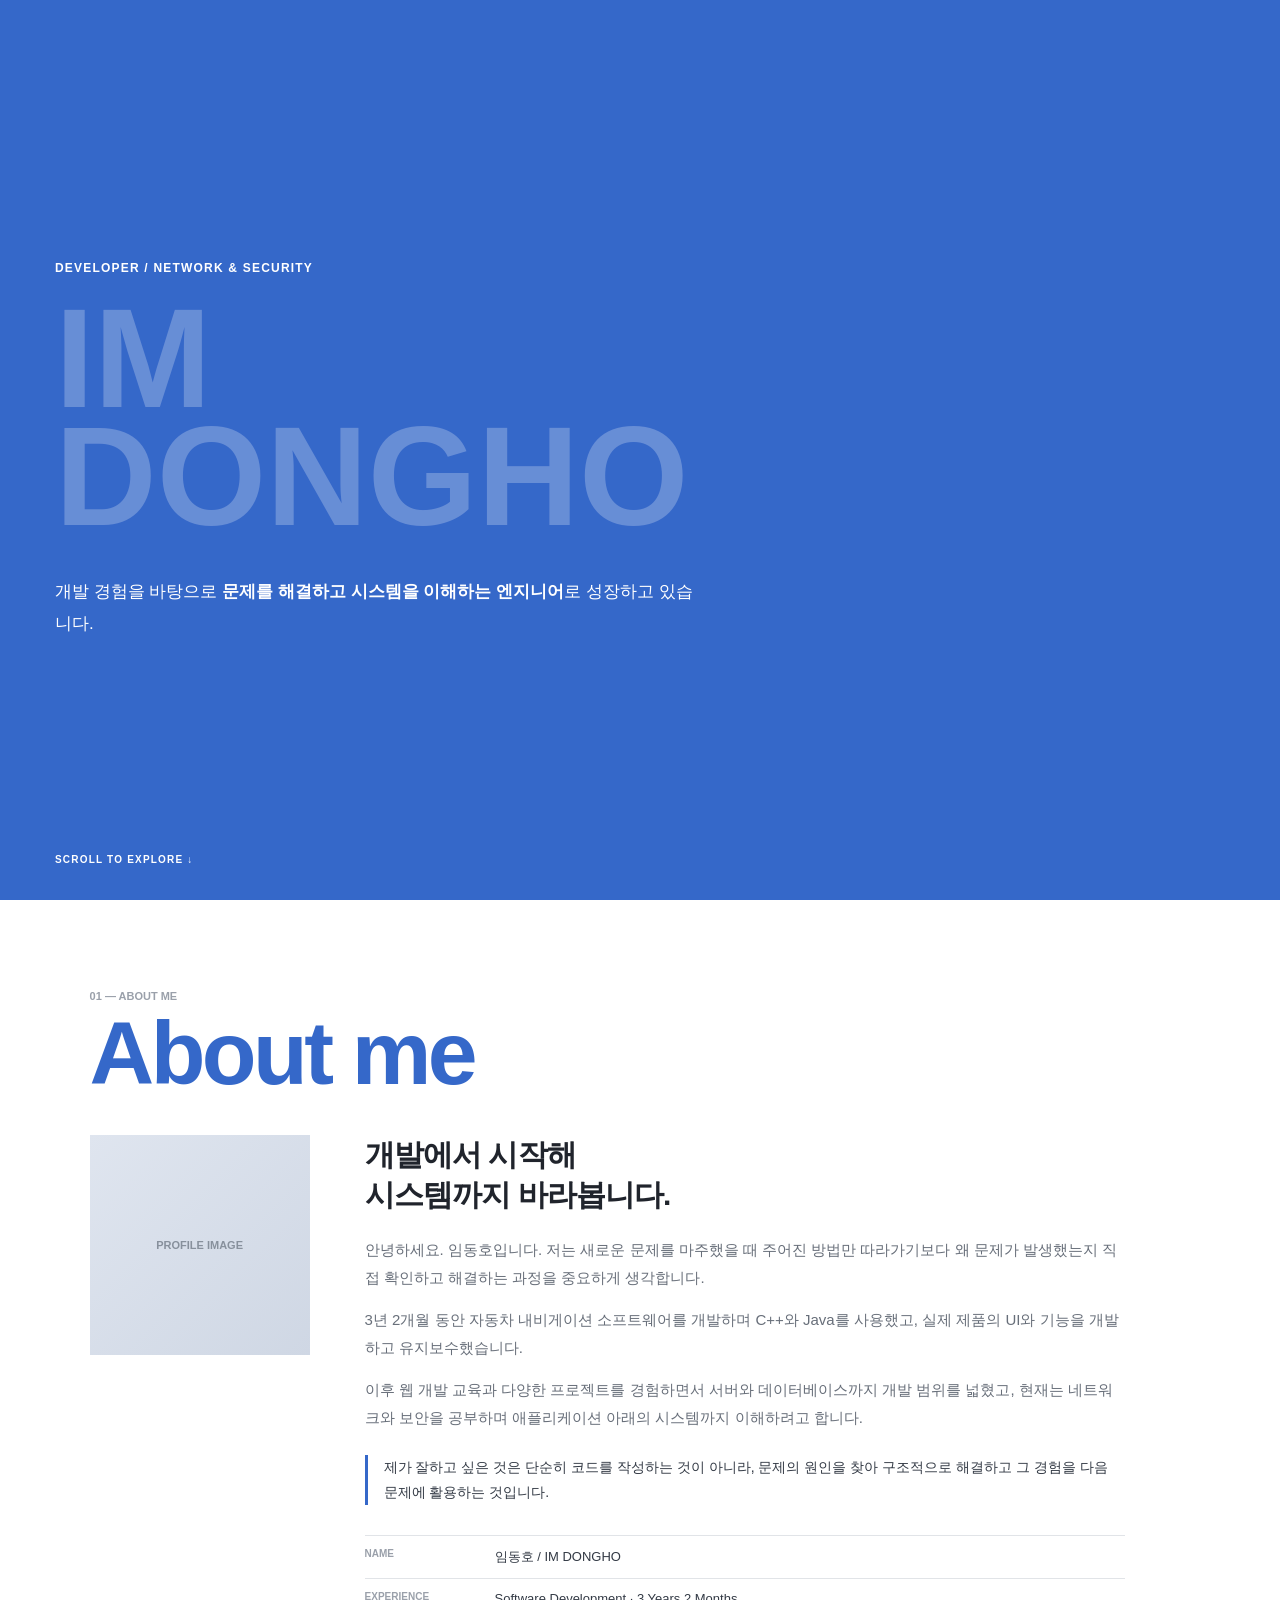
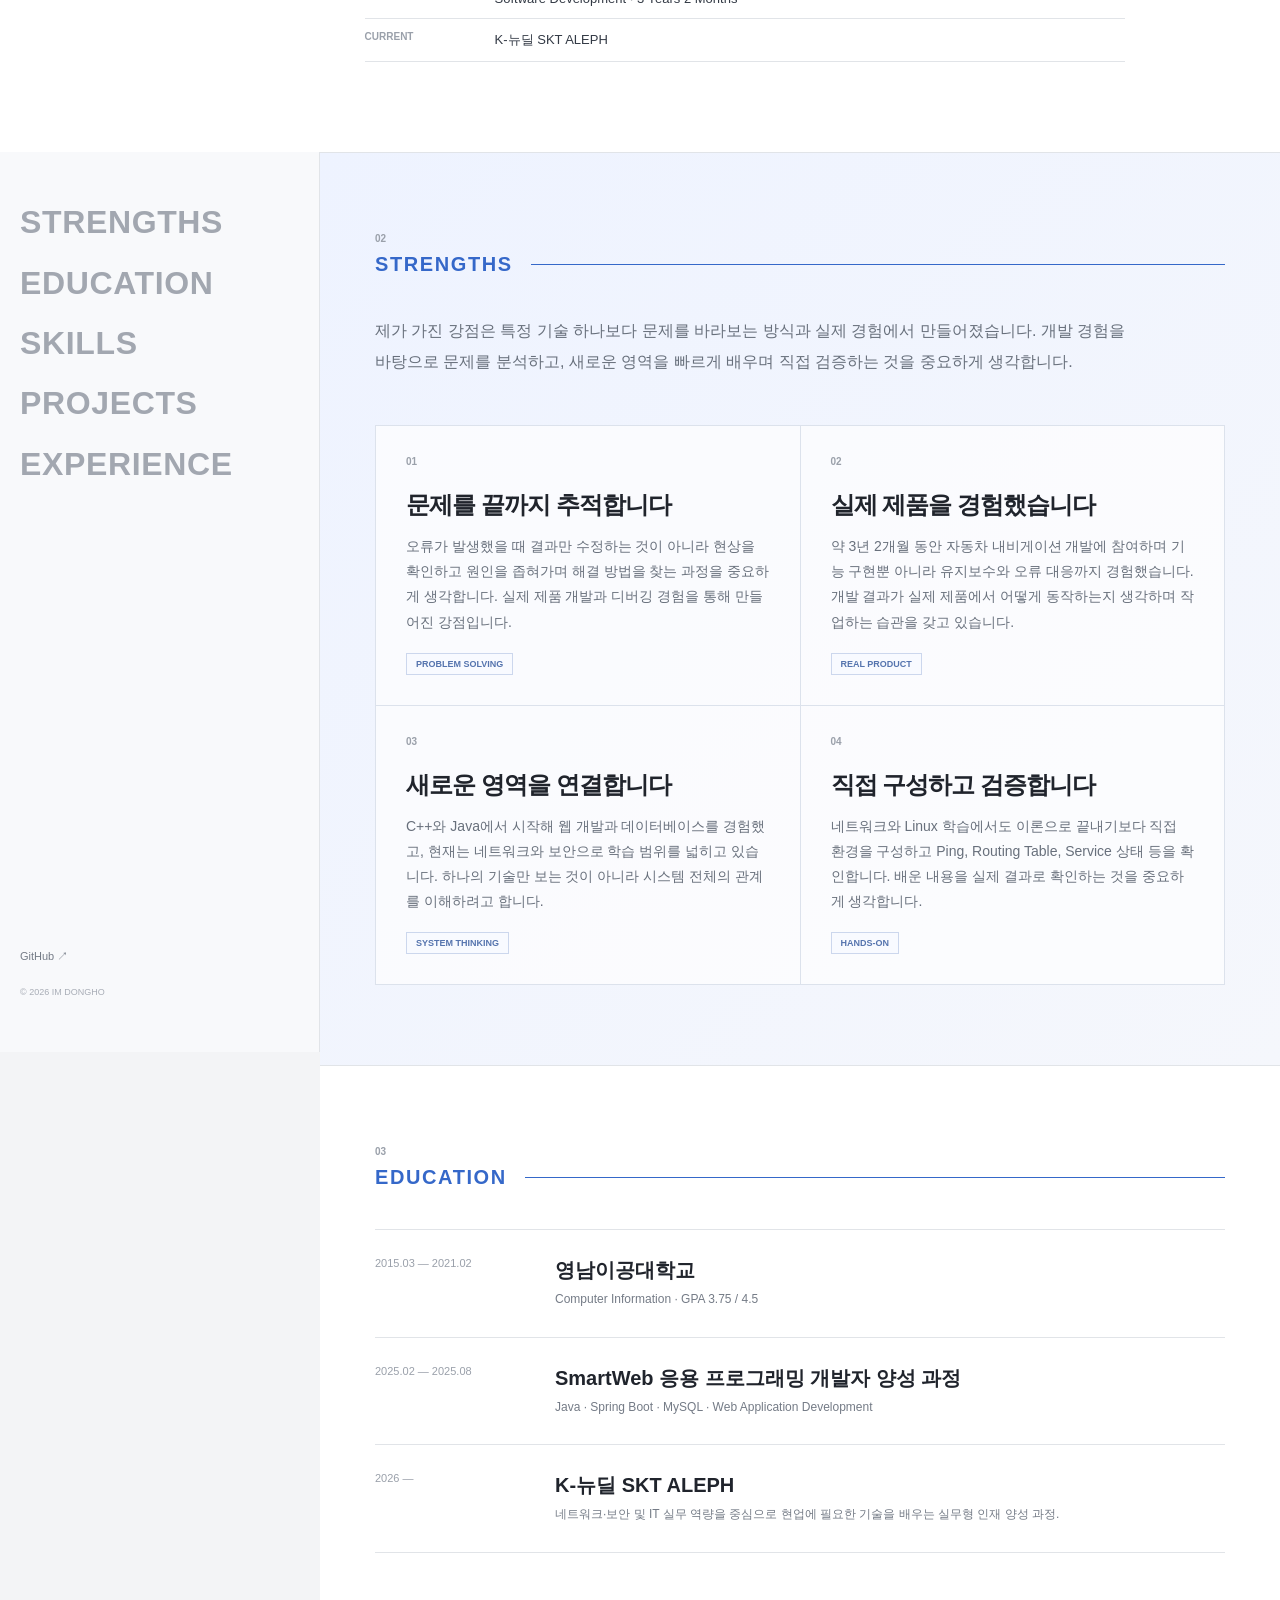
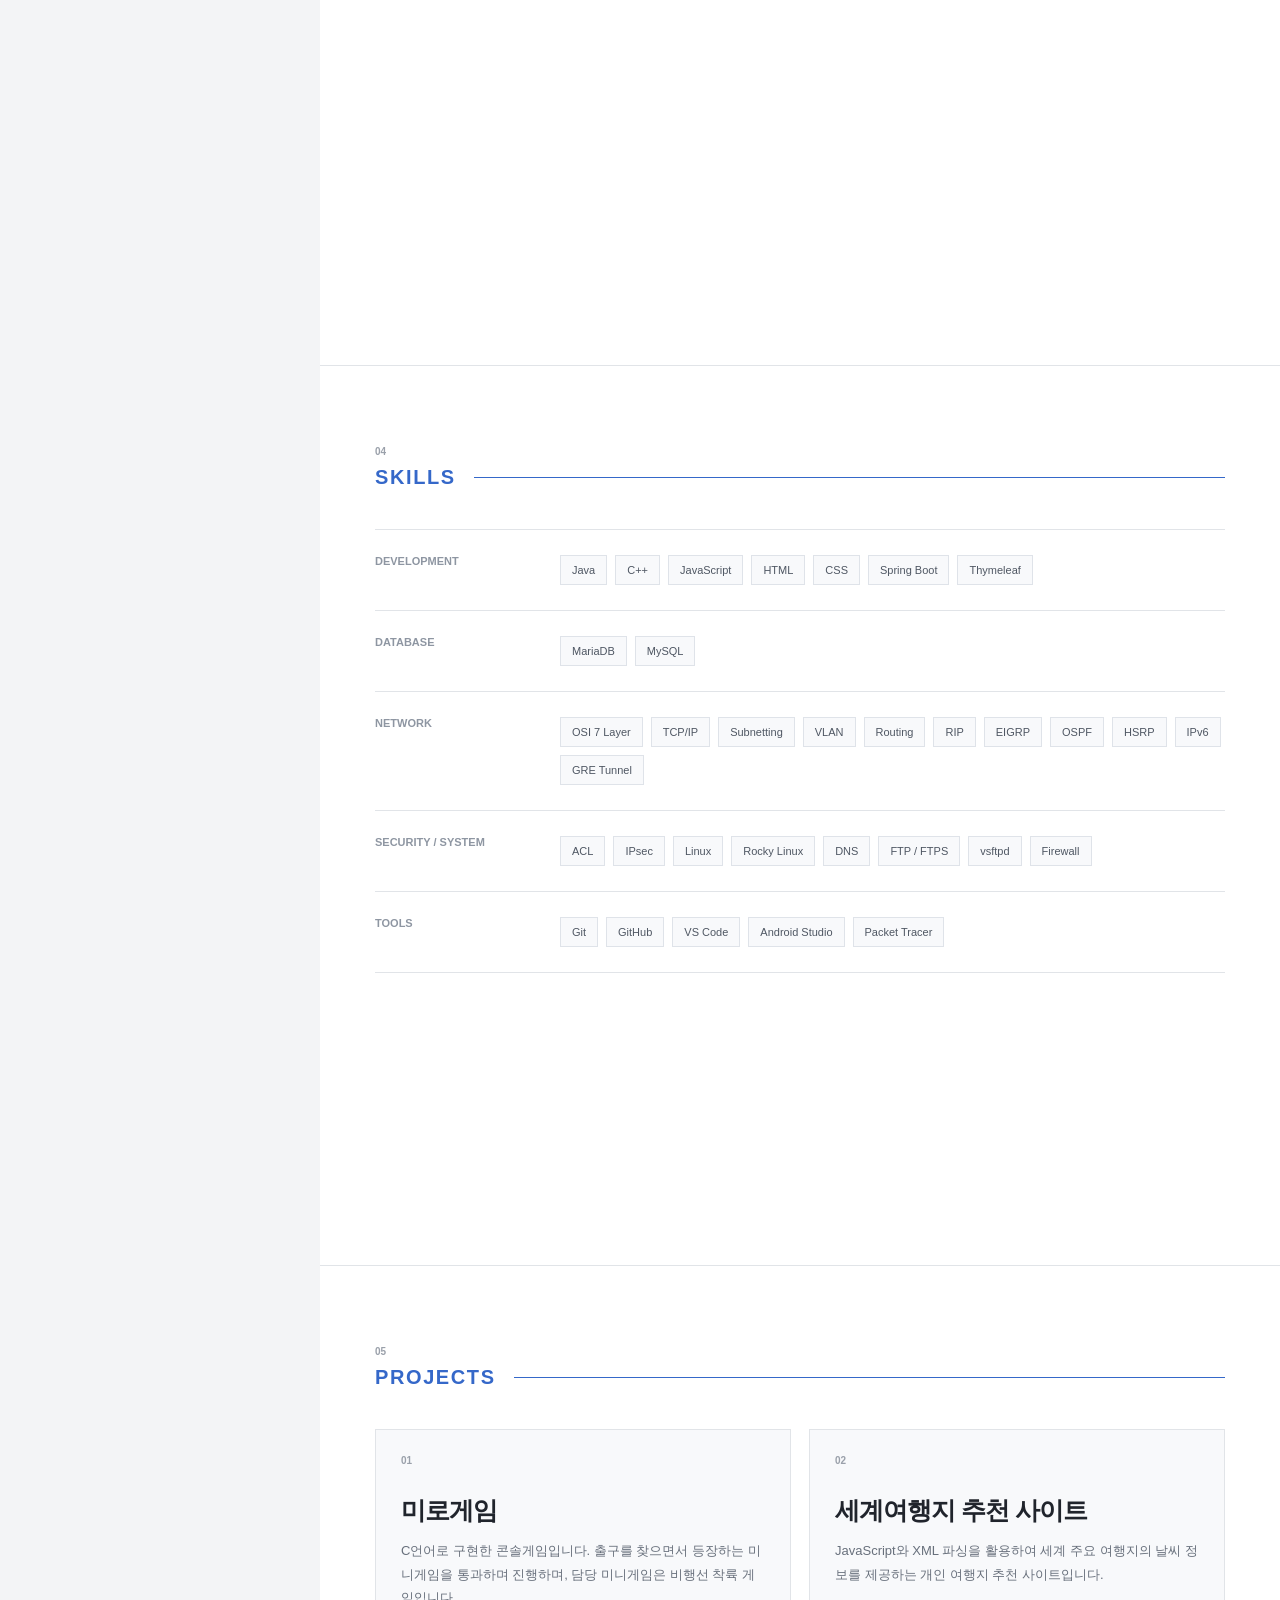
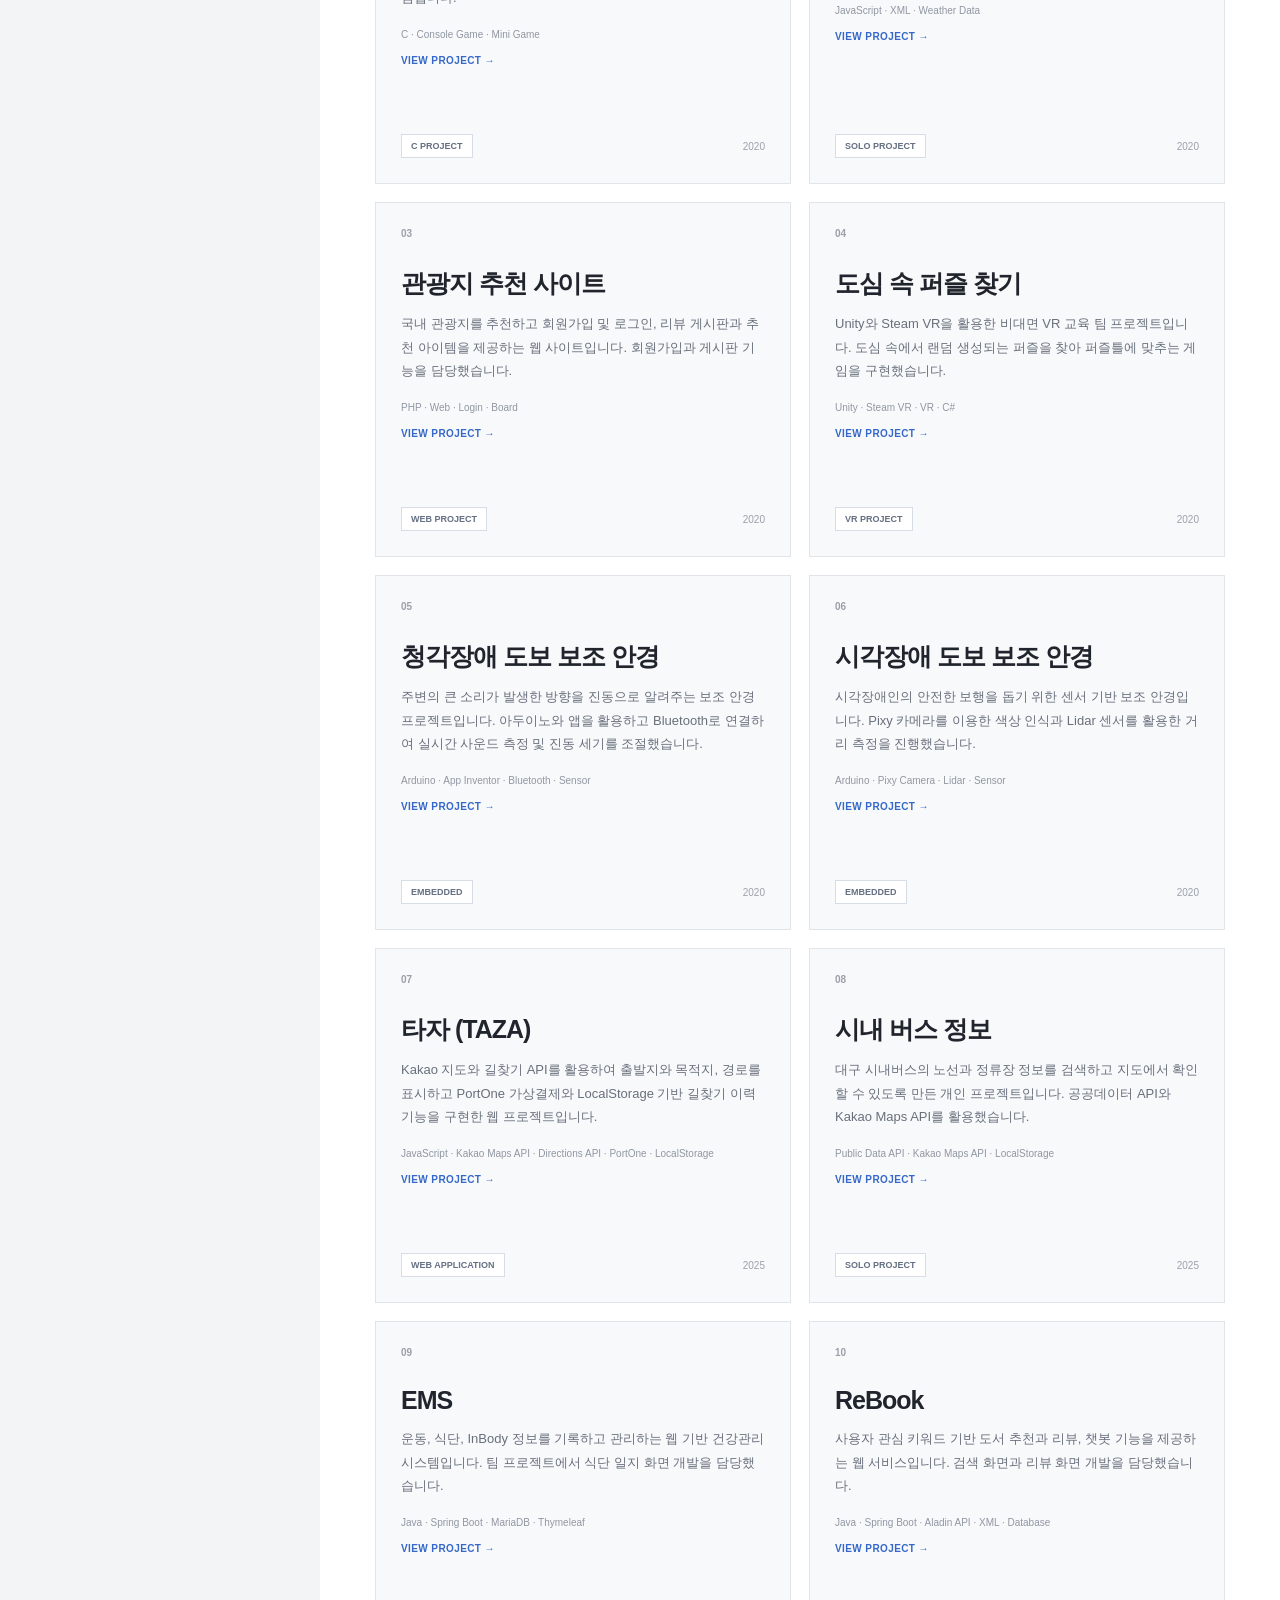
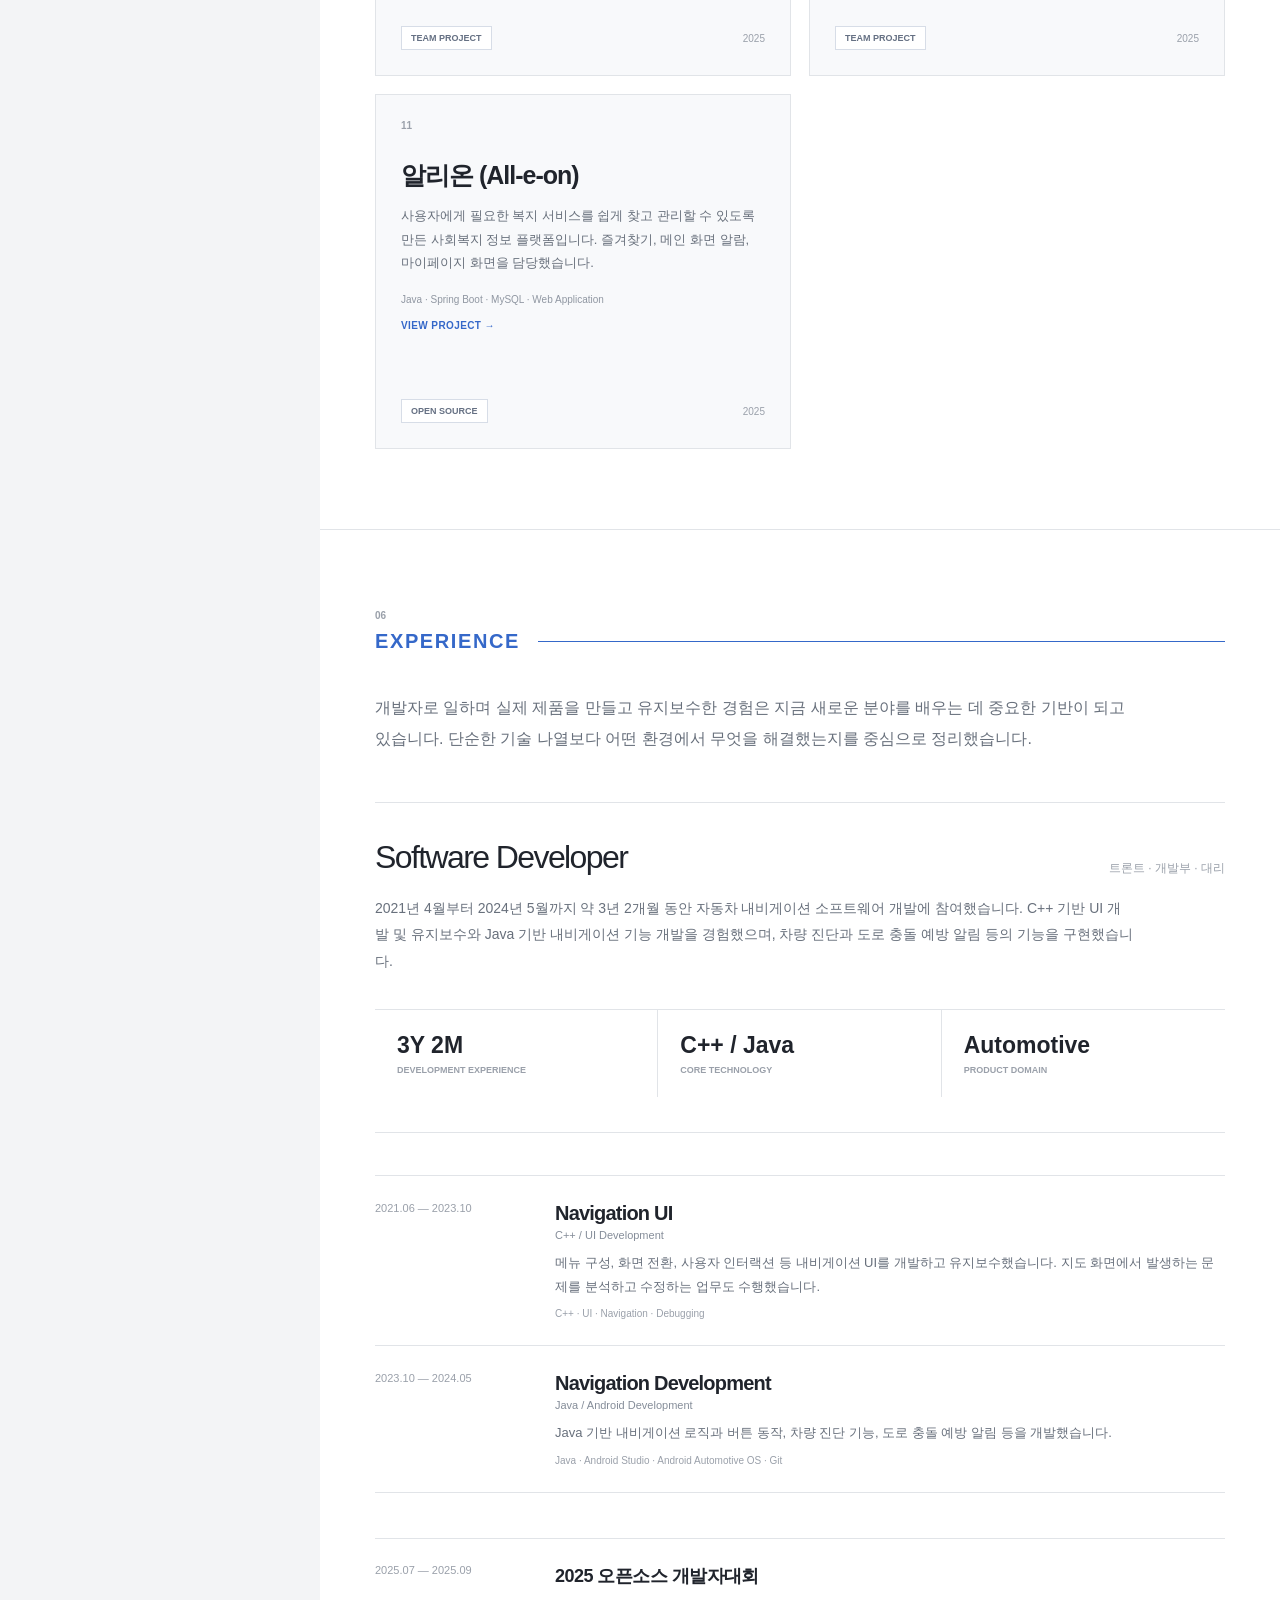
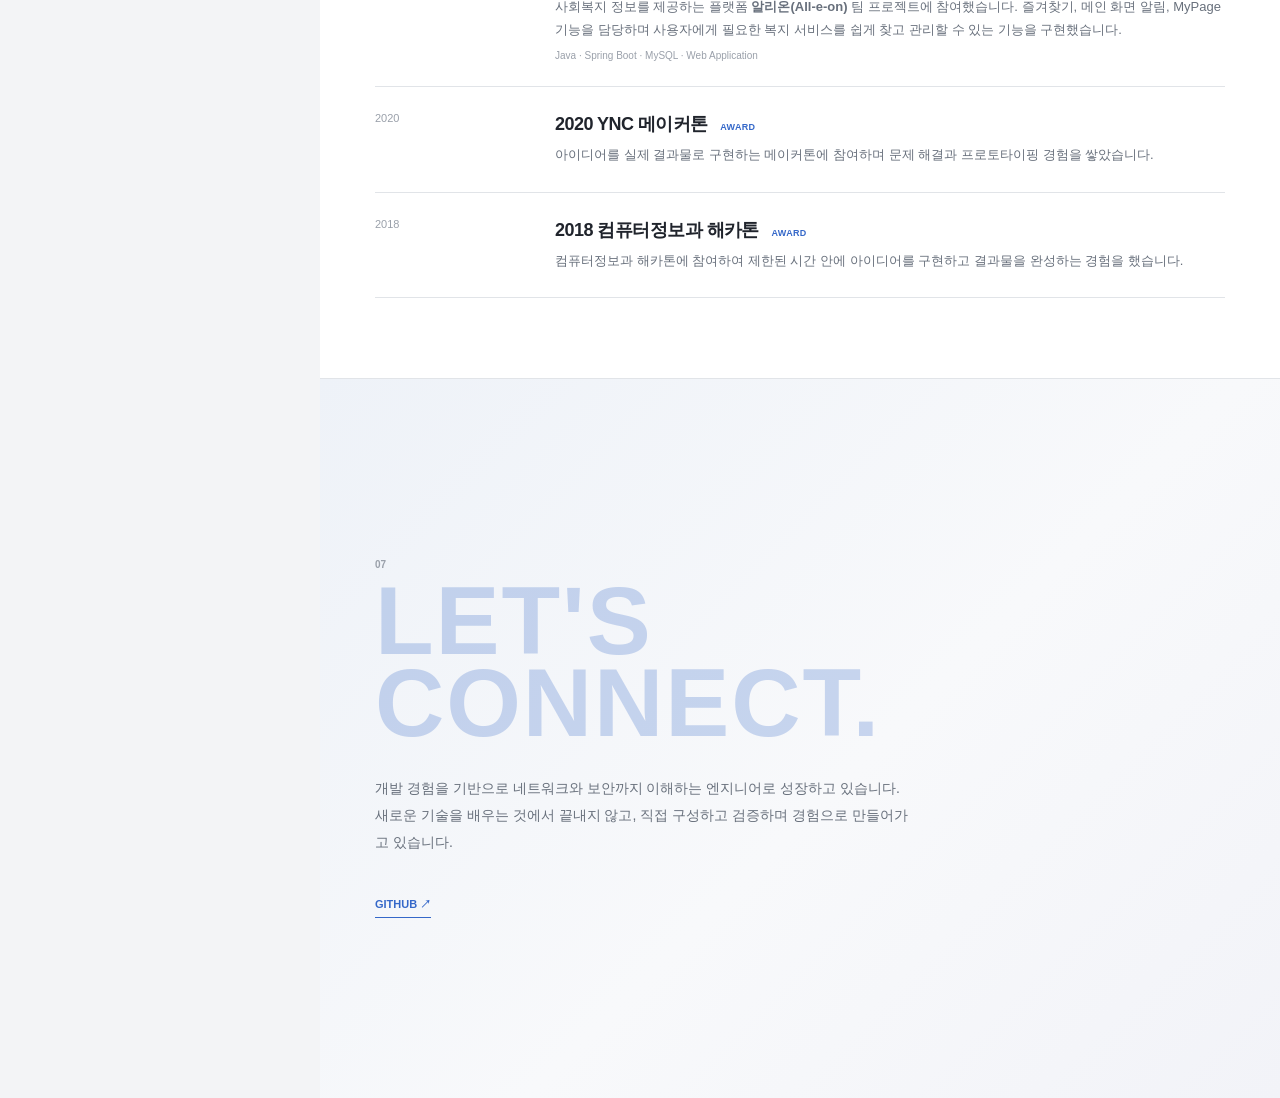
==== works/index.html @ f92beb20 "모달 이미지 스타일 수정" ====
<!DOCTYPE html>
<html lang="ko">
<head>
  <meta charset="UTF-8">
  <meta name="viewport" content="width=device-width, initial-scale=1.0">

  <title>IM DONGHO — Portfolio</title>

  <style>

    /* =====================================================
       RESET
    ===================================================== */

    * {
      box-sizing: border-box;
      margin: 0;
      padding: 0;
    }

    html {
      scroll-behavior: smooth;
    }

    body {
      font-family:
        Arial,
        "Noto Sans KR",
        sans-serif;

      color: var(--ink);
      background: var(--bg);
      font-size: 16px;
    }

    body.modal-open {
      overflow: hidden;
    }

    a {
      color: inherit;
      text-decoration: none;
    }

    button {
      font: inherit;
    }


    /* =====================================================
       COLOR SYSTEM
    ===================================================== */

    :root {
      --bg: #f3f4f6;
      --paper: #ffffff;
      --paper-soft: #f7f8fa;

      --ink: #20242c;
      --muted: #727783;

      --line: #e1e4e8;

      --accent: #3568c9;
      --accent-soft: #eef3ff;

      --warm: #f05a3c;
      --warm-soft: #fff0ec;

      --blue-soft: #eaf1ff;
    }


    /* =====================================================
       COVER
    ===================================================== */

    .cover {
      position: sticky;
      top: 0;

      width: 100%;
      height: 100vh;
      min-height: 700px;

      padding: 55px;

      display: flex;
      flex-direction: column;
      justify-content: center;

      background: var(--accent);

      z-index: 1;
    }

    .cover-label {
      margin-bottom: 25px;

      font-size: 12px;
      letter-spacing: 0.1em;
      font-weight: 600;

      color: #ffffff;
    }

    .cover-title {
      font-size: clamp(80px, 11vw, 165px);
      line-height: 0.84;

      font-weight: 900;
      letter-spacing: normal;

      color: rgba(255, 255, 255, 0.25);
    }

    .cover-description {
      max-width: 640px;
      margin-top: 40px;

      font-size: 17px;
      line-height: 1.85;

      color: #ffffff;
    }

    .cover-description strong {
      color: #ffffff;
    }

    .scroll-indicator {
      position: absolute;
      left: 55px;
      bottom: 35px;

      font-size: 10px;
      letter-spacing: 0.12em;
      font-weight: 600;

      color: #ffffff;

      animation: scrollMove 2s infinite;
    }

    @keyframes scrollMove {
      0% {
        transform: translateY(0);
      }

      50% {
        transform: translateY(6px);
      }

      100% {
        transform: translateY(0);
      }
    }


    /* =====================================================
       PORTFOLIO LAYOUT
    ===================================================== */

    .portfolio-layout {
      position: relative;

      display: grid;
      grid-template-columns: 25% 75%;

      align-items: start;

      background: var(--bg);
      z-index: 2;
    }


    /* =====================================================
       ABOUT ME
    ===================================================== */

    .about-intro {
      grid-column: 1 / -1;

      position: relative;

      width: 100%;
      min-height: 75vh;

      padding: 90px 7%;

      background: var(--paper);

      display: flex;
      flex-direction: column;
      justify-content: center;
    }

    .about-intro-number {
      margin-bottom: 12px;

      font-size: 11px;
      font-weight: 600;

      color: #9aa0aa;
    }

    .about-intro-title {
      margin-bottom: 42px;

      font-size: clamp(58px, 7vw, 108px);
      line-height: 0.88;

      font-weight: 900;
      letter-spacing: -0.04em;

      color: var(--accent);
    }

    .about-intro-grid {
      display: grid;

      grid-template-columns:
        220px
        minmax(300px, 1fr);

      gap: 55px;

      max-width: 1080px;
    }

    .about-intro-image {
      width: 220px;
      height: 220px;

      background:
        linear-gradient(
          135deg,
          #dfe5ef,
          #cfd7e4
        );

      display: flex;
      align-items: center;
      justify-content: center;

      color: #87909c;
      font-size: 11px;
      font-weight: 600;
    }

    .about-intro-text {
      max-width: 760px;
    }

    .about-intro-text h3 {
      margin-bottom: 20px;

      font-size: 30px;
      line-height: 1.35;
      letter-spacing: -0.03em;

      color: var(--ink);
    }

    .about-intro-text p {
      font-size: 15px;
      line-height: 1.9;

      color: #686f7a;
    }

    .about-intro-text p + p {
      margin-top: 13px;
    }

    .about-highlight {
      margin-top: 22px;

      padding-left: 16px;

      border-left: 3px solid var(--accent);

      font-size: 14px;
      line-height: 1.8;

      color: #333a45;
    }

    .profile-info {
      margin-top: 30px;

      border-top: 1px solid var(--line);
    }

    .profile-info-row {
      display: grid;

      grid-template-columns: 110px 1fr;

      gap: 20px;

      padding: 12px 0;

      border-bottom: 1px solid var(--line);
    }

    .profile-info-label {
      font-size: 10px;
      font-weight: 600;

      color: #9aa0aa;
    }

    .profile-info-value {
      font-size: 13px;

      color: #333a45;
    }


    /* =====================================================
       SIDEBAR
    ===================================================== */

    .sidebar {
      position: sticky;
      top: 0;

      height: 100vh;

      min-width: 0;

      padding: 55px 25px;

      background:
        rgba(248, 249, 251, 0.98);

      border-right: 1px solid var(--line);

      display: flex;
      flex-direction: column;
      justify-content: space-between;

      z-index: 100;
    }


    /* =====================================================
       NAVIGATION
    ===================================================== */

    .nav {
      display: flex;
      flex-direction: column;

      gap: 30px;

      min-width: 0;
    }

    .nav a {
      display: block;

      font-size: 2.4rem;
      line-height: 0.95;

      font-weight: 900;

      letter-spacing: 0.02em;

      white-space: nowrap;

      color: #a2a7b0;

      transition:
        color 0.25s ease,
        transform 0.25s ease;
    }

    .nav a:hover {
      color: var(--ink);

      transform:
        translateX(5px);
    }

    .nav a.active {
      color: var(--accent);
    }


    /* =====================================================
       SIDEBAR BOTTOM
    ===================================================== */

    .sidebar-bottom {
      display: flex;
      flex-direction: column;

      gap: 8px;

      font-size: 11px;
      color: #747b86;
    }

    .sidebar-bottom a:hover {
      color: var(--accent);
    }

    .copyright {
      margin-top: 15px;

      font-size: 9px;
      color: #a8adb6;
    }


    /* =====================================================
       CONTENT
    ===================================================== */

    .content {
      width: 100%;
      background: var(--paper);
    }


    /* =====================================================
       SECTION COMMON
    ===================================================== */

    .section {
      position: relative;

      width: 100%;
      min-height: 100vh;

      padding: 80px 55px;

      background: var(--paper);

      border-top: 1px solid var(--line);
    }

    .section-number {
      margin-bottom: 10px;

      font-size: 10px;
      font-weight: 600;

      color: #9aa0aa;
    }


    /* =====================================================
       TITLE BOX
    ===================================================== */

    .section-title {
      margin-bottom: 42px;

      display: flex;
      align-items: center;

      gap: 18px;

      font-size: 1.25rem;
      line-height: 1;

      font-weight: 900;

      letter-spacing: 0.08em;

      color: var(--accent);
    }

    .title {
      display: inline-block;

      color: var(--accent);

      font-weight: 900;
    }

    .titleLine {
      flex: 1;

      display: flex;
      align-items: center;
    }

    .titleLine::before {
      content: "";

      display: block;

      width: 100%;
      height: 1px;

      background: var(--accent);
    }


    /* =====================================================
       STRENGTHS
    ===================================================== */

    #strengths {
      background:
        linear-gradient(
          135deg,
          #eef3ff 0%,
          #f5f7fc 100%
        );
    }

    .strength-intro {
      max-width: 760px;

      margin-bottom: 48px;

      font-size: 16px;
      line-height: 1.9;

      color: #68707c;
    }

    .strength-grid {
      display: grid;

      grid-template-columns:
        repeat(2, 1fr);

      border-top: 1px solid #dce2ec;
      border-left: 1px solid #dce2ec;
    }

    .strength-card {
      min-height: 235px;

      padding: 30px;

      background:
        rgba(255, 255, 255, 0.68);

      border-right: 1px solid #dce2ec;
      border-bottom: 1px solid #dce2ec;

      transition:
        background 0.25s ease,
        transform 0.25s ease,
        box-shadow 0.25s ease;
    }

    .strength-card:hover {
      background: #ffffff;

      transform: translateY(-3px);

      box-shadow:
        0 12px 30px rgba(49, 82, 140, 0.08);
    }

    .strength-number {
      font-size: 10px;
      font-weight: 600;

      color: #9aa0aa;
    }

    .strength-card h3 {
      margin-top: 22px;

      font-size: 24px;
      letter-spacing: -0.04em;

      color: var(--ink);
    }

    .strength-card p {
      margin-top: 13px;

      font-size: 14px;
      line-height: 1.8;

      color: #68707c;
    }

    .strength-keyword {
      display: inline-block;

      margin-top: 18px;
      padding: 5px 9px;

      border: 1px solid #ccd7ed;

      font-size: 9px;
      font-weight: 600;

      color: #5574ae;

      background: #f8faff;
    }


    /* =====================================================
       EDUCATION
    ===================================================== */

    .education-item {
      display: grid;

      grid-template-columns:
        150px
        1fr;

      gap: 30px;

      padding: 27px 0;

      border-top: 1px solid var(--line);
    }

    .education-item:last-child {
      border-bottom: 1px solid var(--line);
    }

    .education-date {
      font-size: 11px;

      color: #9aa0aa;
    }

    .education-name {
      font-size: 20px;
      font-weight: 600;

      color: var(--ink);
    }

    .education-detail {
      margin-top: 5px;

      font-size: 12px;
      line-height: 1.7;

      color: #747b86;
    }


    /* =====================================================
       SKILLS
    ===================================================== */

    .skill-row {
      display: grid;

      grid-template-columns:
        150px
        1fr;

      gap: 35px;

      padding: 25px 0;

      border-top: 1px solid var(--line);
    }

    .skill-row:last-child {
      border-bottom: 1px solid var(--line);
    }

    .skill-category {
      font-size: 11px;
      font-weight: 600;

      color: #8e96a2;
    }

    .skill-list {
      display: flex;
      flex-wrap: wrap;

      gap: 8px;
    }

    .skill {
      padding: 8px 11px;

      border: 1px solid #dfe3e9;

      font-size: 11px;

      color: #4f5763;

      background: #f8f9fb;
    }


    /* =====================================================
       PROJECTS
    ===================================================== */

    .project-grid {
      display: grid;

      grid-template-columns:
        repeat(2, minmax(0, 1fr));

      gap: 18px;

      margin-top: 20px;
    }

    .project-card {
      position: relative;
      overflow: hidden;

      min-height: 355px;

      padding: 25px;

      background: #f8f9fb;

      border: 1px solid var(--line);

      display: flex;
      flex-direction: column;
      justify-content: space-between;

      cursor: pointer;

      transition:
        transform 0.25s ease,
        background 0.25s ease,
        border-color 0.25s ease,
        box-shadow 0.25s ease;
    }

    .project-card:hover {
      transform: translateY(-5px);

      background: #ffffff;

      border-color: #cbd6eb;

      box-shadow:
        0 14px 35px rgba(40, 55, 80, 0.08);
    }

    .project-number {
      font-size: 10px;
      font-weight: 600;

      color: #9aa0aa;
    }

    .project-title {
      margin-top: 28px;

      font-size: 25px;
      font-weight: 600;

      letter-spacing: -0.04em;

      color: var(--ink);
    }

    .project-description {
      margin-top: 12px;

      font-size: 13px;
      line-height: 1.8;

      color: #68707c;
    }

    .project-stack {
      margin-top: 16px;

      font-size: 10px;
      line-height: 1.7;

      color: #9097a2;
    }

    .project-click {
      margin-top: 12px;

      font-size: 10px;
      font-weight: 600;

      letter-spacing: 0.04em;

      color: var(--accent);
    }

    .project-bottom {
      display: flex;

      align-items: center;
      justify-content: space-between;

      gap: 15px;

      margin-top: 25px;
    }

    .project-tag {
      display: inline-block;

      padding: 6px 9px;

      border: 1px solid #d7dde7;

      font-size: 9px;
      font-weight: 600;

      color: #657083;

      background: #ffffff;
    }

    .project-year {
      font-size: 10px;
      color: #9aa0aa;

      white-space: nowrap;
    }


    /* =====================================================
       EXPERIENCE
    ===================================================== */

    .experience-intro {
      max-width: 760px;

      margin-bottom: 48px;

      font-size: 16px;
      line-height: 1.9;

      color: #68707c;
    }

    .experience-highlight {
      padding: 35px 0;

      border-top: 1px solid var(--line);
      border-bottom: 1px solid var(--line);
    }

    .experience-highlight-top {
      display: flex;

      justify-content: space-between;
      align-items: end;

      gap: 30px;
    }

    .experience-highlight-title {
      font-size: 32px;
      line-height: 1.2;

      letter-spacing: -0.05em;

      color: var(--ink);
    }

    .experience-highlight-company {
      font-size: 12px;
      color: #9aa0aa;

      white-space: nowrap;
    }

    .experience-highlight-description {
      max-width: 760px;

      margin-top: 18px;

      font-size: 14px;
      line-height: 1.9;

      color: #68707c;
    }

    .experience-info {
      display: grid;

      grid-template-columns:
        repeat(3, 1fr);

      margin-top: 35px;

      border-top: 1px solid var(--line);
    }

    .experience-info-item {
      padding: 22px;

      border-right: 1px solid #e1e4e8;
    }

    .experience-info-item:last-child {
      border-right: none;
    }

    .experience-info-number {
      font-size: 23px;
      font-weight: 600;

      color: var(--ink);
    }

    .experience-info-label {
      margin-top: 6px;

      font-size: 9px;
      font-weight: 600;

      color: #9aa0aa;
    }

    .experience-detail {
      margin-top: 42px;

      border-top: 1px solid var(--line);
    }

    .experience-detail-item {
      display: grid;

      grid-template-columns:
        150px
        1fr;

      gap: 30px;

      padding: 26px 0;

      border-bottom: 1px solid var(--line);
    }

    .experience-detail-date {
      font-size: 11px;

      color: #9aa0aa;
    }

    .experience-detail-title {
      font-size: 20px;
      font-weight: 600;

      letter-spacing: -0.04em;

      color: var(--ink);
    }

    .experience-detail-role {
      margin-top: 4px;

      font-size: 11px;
      color: #858d99;
    }

    .experience-detail-description {
      margin-top: 10px;

      font-size: 13px;
      line-height: 1.8;

      color: #68707c;
    }

    .experience-detail-tech {
      margin-top: 10px;

      font-size: 10px;
      color: #9aa0aa;
    }


    /* =====================================================
       EXPERIENCE — ACTIVITIES
    ===================================================== */

    .experience-activity {
      margin-top: 45px;

      border-top: 1px solid var(--line);
    }

    .experience-activity-item {
      display: grid;

      grid-template-columns:
        150px
        1fr;

      gap: 30px;

      padding: 25px 0;

      border-bottom: 1px solid var(--line);
    }

    .experience-activity-date {
      font-size: 11px;

      color: #9aa0aa;
    }

    .experience-activity-title {
      font-size: 18px;
      font-weight: 600;

      letter-spacing: -0.03em;

      color: var(--ink);
    }

    .experience-activity-description {
      margin-top: 7px;

      font-size: 13px;
      line-height: 1.8;

      color: #68707c;
    }

    .experience-activity-tech {
      margin-top: 9px;

      font-size: 10px;

      color: #9aa0aa;
    }

    .experience-activity-award {
      margin-left: 8px;

      font-size: 9px;
      font-weight: 600;

      letter-spacing: 0.04em;

      color: var(--accent);
    }


    /* =====================================================
       CONTACT
    ===================================================== */

    #contact {
      background:
        linear-gradient(
          135deg,
          #eef2f8 0%,
          #f8f9fb 55%,
          #f2f3f8 100%
        );
    }

    .contact {
      min-height: 80vh;

      display: flex;
      flex-direction: column;
      justify-content: center;
    }

    .contact-title {
      font-size: clamp(60px, 7.5vw, 108px);

      line-height: 0.85;

      font-weight: 900;
      letter-spacing: 0.02em;

      color: rgba(53, 104, 201, 0.25);
    }

    .contact-description {
      max-width: 540px;

      margin-top: 32px;

      font-size: 14px;
      line-height: 1.9;

      color: #68707c;
    }

    .contact-links {
      display: flex;

      gap: 25px;

      margin-top: 42px;
    }

    .contact-links a {
      padding-bottom: 5px;

      border-bottom: 1px solid var(--accent);

      font-size: 11px;
      font-weight: 600;

      color: var(--accent);

      transition:
        color 0.2s ease,
        border-color 0.2s ease;
    }

    .contact-links a:hover {
      color: var(--warm);
      border-color: var(--warm);
    }


    /* =====================================================
       PROJECT MODAL
    ===================================================== */

    .project-modal {
      position: fixed;

      inset: 0;

      display: flex;
      align-items: center;
      justify-content: center;

      padding: 30px;

      background:
        rgba(15, 23, 42, 0.42);

      backdrop-filter: blur(5px);

      opacity: 0;
      visibility: hidden;

      transition:
        opacity 0.25s ease,
        visibility 0.25s ease;

      z-index: 1000;
    }

    .project-modal.active {
      opacity: 1;
      visibility: visible;
    }

    .project-modal-content {
      position: relative;

      width: min(900px, 100%);
      max-height: 90vh;

      overflow-y: auto;

      padding: 34px;

      background: #ffffff;

      border: 1px solid #e1e5eb;

      box-shadow:
        0 30px 80px rgba(15, 23, 42, 0.18);

      transform: translateY(20px);

      transition:
        transform 0.25s ease;
    }

    .project-modal.active .project-modal-content {
      transform: translateY(0);
    }

    .modal-close {
      position: absolute;

      top: 18px;
      right: 20px;

      width: 34px;
      height: 34px;

      display: flex;
      align-items: center;
      justify-content: center;

      border: none;

      background: #f4f6f8;

      color: #67707d;

      border-radius: 50%;

      cursor: pointer;

      font-size: 18px;

      transition:
        background 0.2s ease,
        color 0.2s ease;
    }

    .modal-close:hover {
      background: #e9edf2;
      color: var(--ink);
    }

    .modal-number {
      font-size: 10px;
      font-weight: 700;

      color: #9aa0aa;

      letter-spacing: 0.08em;
    }

    .modal-title {
      margin-top: 10px;

      padding-right: 45px;

      font-size: 34px;
      font-weight: 700;

      letter-spacing: -0.05em;

      color: var(--ink);
    }

    .modal-period {
      margin-top: 8px;

      font-size: 11px;

      color: #8e96a2;
    }


    /* =====================================================
       IMAGE SLIDER
    ===================================================== */

    .modal-image-slider {
      position: relative;

      display: flex;
      align-items: center;
      justify-content: center;

      width: 100%;

      margin-top: 28px;
    }

    .modal-image {
      width: 100%;
      height: 480px;

      display: flex;
      align-items: center;
      justify-content: center;

      overflow: hidden;

      background: transparent;

      border: none;
    }

    .modal-image img {
      display: block;

      width: 100%;
      height: 100%;

      object-fit: contain;
    }

    .slider-button {
      position: absolute;

      top: 50%;

      width: 42px;
      height: 42px;

      display: flex;
      align-items: center;
      justify-content: center;

      transform: translateY(-50%);

      border: none;
      border-radius: 50%;

      background:
        rgba(255, 255, 255, 0.92);

      color: #20242c;

      font-size: 28px;
      line-height: 1;

      cursor: pointer;

      box-shadow:
        0 4px 15px rgba(0, 0, 0, 0.12);

      z-index: 2;

      transition:
        background 0.2s ease,
        transform 0.2s ease;
    }

    .slider-button:hover {
      background: #ffffff;

      transform:
        translateY(-50%)
        scale(1.04);
    }

    .slider-button.prev {
      left: 15px;
    }

    .slider-button.next {
      right: 15px;
    }

    .slider-counter {
      margin-top: 12px;

      text-align: center;

      font-size: 11px;

      color: #8b929d;
    }


    /* =====================================================
       MODAL TEXT
    ===================================================== */

    .modal-description {
      margin-top: 25px;

      font-size: 14px;
      line-height: 1.9;

      color: #616a76;
    }

    .modal-tech {
      margin-top: 22px;

      padding-top: 20px;

      border-top: 1px solid var(--line);

      font-size: 11px;
      line-height: 1.8;

      color: #7e8793;
    }

    .modal-tech strong {
      margin-right: 8px;

      color: var(--ink);
    }


    /* =====================================================
       BACK TO TOP
    ===================================================== */

    .back-to-top {
      position: fixed;

      left: 50%;
      bottom: 30px;

      width: 54px;
      height: 54px;

      display: flex;
      align-items: center;
      justify-content: center;

      transform:
        translateX(-50%)
        translateY(12px);

      border: 1px solid rgba(53, 104, 201, 0.35);

      border-radius: 50%;

      background:
        rgba(255, 255, 255, 0.9);

      color: var(--accent);

      font-size: 20px;
      font-weight: 900;

      cursor: pointer;

      opacity: 0;
      visibility: hidden;

      box-shadow:
        0 8px 25px rgba(32, 45, 70, 0.08);

      backdrop-filter: blur(6px);

      transition:
        opacity 0.25s ease,
        visibility 0.25s ease,
        transform 0.25s ease,
        background 0.2s ease,
        color 0.2s ease;

      z-index: 900;
    }

    .back-to-top.show {
      opacity: 1;
      visibility: visible;

      transform:
        translateX(-50%)
        translateY(0);
    }

    .back-to-top:hover {
      background: var(--accent);

      color: #ffffff;

      transform:
        translateX(-50%)
        translateY(-4px);
    }

    /* =====================================================
      SIDEBAR RESPONSIVE SIZE
    ===================================================== */

    @media (max-width: 1300px) and (min-width: 1101px) {

      .sidebar {
        padding-left: 20px;
        padding-right: 20px;
      }

      .nav a {
        font-size: 2rem;
      }

    }


    @media (max-width: 1100px) and (min-width: 901px) {

      .sidebar {
        padding-left: 18px;
        padding-right: 18px;
      }

      .nav a {
        font-size: 1.55rem;
      }

    }


    /* =====================================================
       MOBILE
    ===================================================== */

    @media (max-width: 900px) {

      .portfolio-layout {
        display: block;
      }

      .about-intro {
        min-height: auto;

        padding:
          90px 25px;
      }

      .about-intro-grid {
        grid-template-columns: 1fr;

        gap: 35px;
      }

      .about-intro-image {
        width: 220px;
        height: 220px;
      }

      .sidebar {
        position: sticky;
        top: 0;

        width: 100%;
        height: auto;
        min-height: 60px;

        padding: 16px 20px;

        flex-direction: row;
        align-items: center;

        background:
          rgba(248, 249, 251, 0.97);

        backdrop-filter: blur(8px);

        border-right: none;
        border-bottom: 1px solid var(--line);
      }

      .nav {
        flex-direction: row;

        gap: 20px;

        overflow-x: auto;

        width: 100%;
      }

      .nav a {
        white-space: nowrap;

        font-size: 10px;

        line-height: 1;

        letter-spacing: 0.02em;
      }

      .sidebar-bottom {
        display: flex;
        flex-direction: column;
      }

      .section {
        min-height: auto;

        padding:
          70px 25px;
      }

      .section-title {
        font-size: 1.25rem;
        gap: 14px;

        font-weight: 900;
      }

      .strength-grid,
      .project-grid {
        grid-template-columns: 1fr;
      }

      .experience-highlight-top {
        flex-direction: column;
        align-items: flex-start;
        gap: 8px;
      }

      .experience-info {
        grid-template-columns: 1fr;
      }

      .experience-info-item {
        border-right: none;
        border-bottom: 1px solid var(--line);
      }

      .experience-detail-item,
      .experience-activity-item {
        grid-template-columns: 1fr;
        gap: 8px;
      }

      .skill-row {
        grid-template-columns: 1fr;

        gap: 15px;
      }

      .education-item {
        grid-template-columns: 1fr;

        gap: 8px;
      }

      .project-card {
        min-height: 320px;
      }

      .project-modal {
        padding: 15px;
      }

      .project-modal-content {
        padding: 25px;

        max-height: 92vh;
      }

      .modal-title {
        font-size: 28px;
      }

      .modal-image {
        height: 300px;
      }

      .slider-button {
        width: 38px;
        height: 38px;

        font-size: 24px;
      }

      .slider-button.prev {
        left: 10px;
      }

      .slider-button.next {
        right: 10px;
      }

      .back-to-top {
        bottom: 20px;

        width: 46px;
        height: 46px;
      }

    }

  </style>
</head>


<body>


  <!-- =====================================================
       COVER
  ===================================================== -->

  <section
    class="cover"
    id="top"
  >

    <div class="cover-label">
      DEVELOPER / NETWORK & SECURITY
    </div>


    <h1 class="cover-title">
      IM<br>
      DONGHO
    </h1>


    <p class="cover-description">
      개발 경험을 바탕으로
      <strong>문제를 해결하고 시스템을 이해하는 엔지니어</strong>로
      성장하고 있습니다.
    </p>


    <div class="scroll-indicator">
      SCROLL TO EXPLORE ↓
    </div>

  </section>



  <!-- =====================================================
       PORTFOLIO LAYOUT
  ===================================================== -->

  <div class="portfolio-layout">


    <!-- ===================================================
         ABOUT ME
    ==================================================== -->

    <section
      class="about-intro"
      id="about"
    >

      <div class="about-intro-number">
        01 — ABOUT ME
      </div>


      <h2 class="about-intro-title">
        About me
      </h2>


      <div class="about-intro-grid">


        <div class="about-intro-image">
          PROFILE IMAGE
        </div>


        <div class="about-intro-text">

          <h3>
            개발에서 시작해<br>
            시스템까지 바라봅니다.
          </h3>


          <p>
            안녕하세요. 임동호입니다.
            저는 새로운 문제를 마주했을 때
            주어진 방법만 따라가기보다 왜 문제가 발생했는지
            직접 확인하고 해결하는 과정을 중요하게 생각합니다.
          </p>


          <p>
            3년 2개월 동안 자동차 내비게이션 소프트웨어를
            개발하며 C++와 Java를 사용했고,
            실제 제품의 UI와 기능을 개발하고 유지보수했습니다.
          </p>


          <p>
            이후 웹 개발 교육과 다양한 프로젝트를 경험하면서
            서버와 데이터베이스까지 개발 범위를 넓혔고,
            현재는 네트워크와 보안을 공부하며
            애플리케이션 아래의 시스템까지 이해하려고 합니다.
          </p>


          <div class="about-highlight">
            제가 잘하고 싶은 것은 단순히 코드를 작성하는 것이 아니라,
            문제의 원인을 찾아 구조적으로 해결하고
            그 경험을 다음 문제에 활용하는 것입니다.
          </div>


          <div class="profile-info">

            <div class="profile-info-row">

              <div class="profile-info-label">
                NAME
              </div>

              <div class="profile-info-value">
                임동호 / IM DONGHO
              </div>

            </div>


            <div class="profile-info-row">

              <div class="profile-info-label">
                EXPERIENCE
              </div>

              <div class="profile-info-value">
                Software Development · 3 Years 2 Months
              </div>

            </div>


            <div class="profile-info-row">

              <div class="profile-info-label">
                CURRENT
              </div>

              <div class="profile-info-value">
                K-뉴딜 SKT ALEPH
              </div>

            </div>

          </div>

        </div>

      </div>

    </section>



    <!-- ===================================================
         SIDEBAR
    ==================================================== -->

    <aside class="sidebar">

      <nav class="nav">

        <a
          href="#strengths"
          data-section="strengths"
          class="active"
        >
          STRENGTHS
        </a>


        <a
          href="#education"
          data-section="education"
        >
          EDUCATION
        </a>


        <a
          href="#skills"
          data-section="skills"
        >
          SKILLS
        </a>


        <a
          href="#projects"
          data-section="projects"
        >
          PROJECTS
        </a>


        <a
          href="#experience"
          data-section="experience"
        >
          EXPERIENCE
        </a>

      </nav>


      <div class="sidebar-bottom">

        <a
          href="https://github.com/imdongho"
          target="_blank"
          rel="noopener"
        >
          GitHub ↗
        </a>


        <div class="copyright">
          © 2026 IM DONGHO
        </div>

      </div>

    </aside>



    <!-- ===================================================
         RIGHT CONTENT
    ==================================================== -->

    <main class="content">


      <!-- =================================================
           STRENGTHS
      ================================================== -->

      <section
        class="section"
        id="strengths"
      >

        <div class="section-number">
          02
        </div>


        <h2 class="section-title">
          <span class="title">
            STRENGTHS
          </span>

          <span class="titleLine"></span>
        </h2>


        <p class="strength-intro">
          제가 가진 강점은 특정 기술 하나보다
          문제를 바라보는 방식과 실제 경험에서 만들어졌습니다.
          개발 경험을 바탕으로 문제를 분석하고,
          새로운 영역을 빠르게 배우며 직접 검증하는 것을 중요하게 생각합니다.
        </p>


        <div class="strength-grid">


          <article class="strength-card">

            <div class="strength-number">
              01
            </div>


            <h3>
              문제를 끝까지 추적합니다
            </h3>


            <p>
              오류가 발생했을 때 결과만 수정하는 것이 아니라
              현상을 확인하고 원인을 좁혀가며
              해결 방법을 찾는 과정을 중요하게 생각합니다.
              실제 제품 개발과 디버깅 경험을 통해 만들어진 강점입니다.
            </p>


            <span class="strength-keyword">
              PROBLEM SOLVING
            </span>

          </article>


          <article class="strength-card">

            <div class="strength-number">
              02
            </div>


            <h3>
              실제 제품을 경험했습니다
            </h3>


            <p>
              약 3년 2개월 동안 자동차 내비게이션 개발에 참여하며
              기능 구현뿐 아니라 유지보수와 오류 대응까지 경험했습니다.
              개발 결과가 실제 제품에서 어떻게 동작하는지
              생각하며 작업하는 습관을 갖고 있습니다.
            </p>


            <span class="strength-keyword">
              REAL PRODUCT
            </span>

          </article>


          <article class="strength-card">

            <div class="strength-number">
              03
            </div>


            <h3>
              새로운 영역을 연결합니다
            </h3>


            <p>
              C++와 Java에서 시작해 웹 개발과 데이터베이스를 경험했고,
              현재는 네트워크와 보안으로 학습 범위를 넓히고 있습니다.
              하나의 기술만 보는 것이 아니라
              시스템 전체의 관계를 이해하려고 합니다.
            </p>


            <span class="strength-keyword">
              SYSTEM THINKING
            </span>

          </article>


          <article class="strength-card">

            <div class="strength-number">
              04
            </div>


            <h3>
              직접 구성하고 검증합니다
            </h3>


            <p>
              네트워크와 Linux 학습에서도
              이론으로 끝내기보다 직접 환경을 구성하고
              Ping, Routing Table, Service 상태 등을 확인합니다.
              배운 내용을 실제 결과로 확인하는 것을 중요하게 생각합니다.
            </p>


            <span class="strength-keyword">
              HANDS-ON
            </span>

          </article>

        </div>

      </section>



      <!-- =================================================
           EDUCATION
      ================================================== -->

      <section
        class="section"
        id="education"
      >

        <div class="section-number">
          03
        </div>


        <h2 class="section-title">
          <span class="title">
            EDUCATION
          </span>

          <span class="titleLine"></span>
        </h2>


        <div class="education-item">

          <div class="education-date">
            2015.03 — 2021.02
          </div>

          <div>

            <div class="education-name">
              영남이공대학교
            </div>

            <div class="education-detail">
              Computer Information · GPA 3.75 / 4.5
            </div>

          </div>

        </div>


        <div class="education-item">

          <div class="education-date">
            2025.02 — 2025.08
          </div>

          <div>

            <div class="education-name">
              SmartWeb 응용 프로그래밍 개발자 양성 과정
            </div>

            <div class="education-detail">
              Java · Spring Boot · MySQL · Web Application Development
            </div>

          </div>

        </div>


        <div class="education-item">

          <div class="education-date">
            2026 —
          </div>

          <div>

            <div class="education-name">
              K-뉴딜 SKT ALEPH
            </div>

            <div class="education-detail">
              네트워크·보안 및 IT 실무 역량을 중심으로 현업에 필요한 기술을 배우는 실무형 인재 양성 과정.
            </div>

          </div>

        </div>

      </section>



      <!-- =================================================
           SKILLS
      ================================================== -->

      <section
        class="section"
        id="skills"
      >

        <div class="section-number">
          04
        </div>


        <h2 class="section-title">
          <span class="title">
            SKILLS
          </span>

          <span class="titleLine"></span>
        </h2>


        <div class="skill-row">

          <div class="skill-category">
            DEVELOPMENT
          </div>


          <div class="skill-list">

            <div class="skill">Java</div>
            <div class="skill">C++</div>
            <div class="skill">JavaScript</div>
            <div class="skill">HTML</div>
            <div class="skill">CSS</div>
            <div class="skill">Spring Boot</div>
            <div class="skill">Thymeleaf</div>

          </div>

        </div>


        <div class="skill-row">

          <div class="skill-category">
            DATABASE
          </div>


          <div class="skill-list">

            <div class="skill">MariaDB</div>
            <div class="skill">MySQL</div>

          </div>

        </div>


        <div class="skill-row">

          <div class="skill-category">
            NETWORK
          </div>


          <div class="skill-list">

            <div class="skill">OSI 7 Layer</div>
            <div class="skill">TCP/IP</div>
            <div class="skill">Subnetting</div>
            <div class="skill">VLAN</div>
            <div class="skill">Routing</div>
            <div class="skill">RIP</div>
            <div class="skill">EIGRP</div>
            <div class="skill">OSPF</div>
            <div class="skill">HSRP</div>
            <div class="skill">IPv6</div>
            <div class="skill">GRE Tunnel</div>

          </div>

        </div>


        <div class="skill-row">

          <div class="skill-category">
            SECURITY / SYSTEM
          </div>


          <div class="skill-list">

            <div class="skill">ACL</div>
            <div class="skill">IPsec</div>
            <div class="skill">Linux</div>
            <div class="skill">Rocky Linux</div>
            <div class="skill">DNS</div>
            <div class="skill">FTP / FTPS</div>
            <div class="skill">vsftpd</div>
            <div class="skill">Firewall</div>

          </div>

        </div>


        <div class="skill-row">

          <div class="skill-category">
            TOOLS
          </div>


          <div class="skill-list">

            <div class="skill">Git</div>
            <div class="skill">GitHub</div>
            <div class="skill">VS Code</div>
            <div class="skill">Android Studio</div>
            <div class="skill">Packet Tracer</div>

          </div>

        </div>

      </section>



      <!-- =================================================
           PROJECTS
      ================================================== -->

      <section
        class="section"
        id="projects"
      >

        <div class="section-number">
          05
        </div>


        <h2 class="section-title">
          <span class="title">
            PROJECTS
          </span>

          <span class="titleLine"></span>
        </h2>


        <div class="project-grid">


          <!-- PROJECT 01 -->

          <article
            class="project-card"
            data-project="maze"
            onclick="openProjectModal('maze')"
          >

            <div>

              <div class="project-number">
                01
              </div>


              <div class="project-title">
                미로게임
              </div>


              <div class="project-description">
                C언어로 구현한 콘솔게임입니다.
                출구를 찾으면서 등장하는 미니게임을 통과하며 진행하며,
                담당 미니게임은 비행선 착륙 게임입니다.
              </div>


              <div class="project-stack">
                C · Console Game · Mini Game
              </div>


              <div class="project-click">
                VIEW PROJECT →
              </div>

            </div>


            <div class="project-bottom">

              <span class="project-tag">
                C PROJECT
              </span>


              <span class="project-year">
                2020
              </span>

            </div>

          </article>



          <!-- PROJECT 02 -->

          <article
            class="project-card"
            data-project="travel"
            onclick="openProjectModal('travel')"
          >

            <div>

              <div class="project-number">
                02
              </div>


              <div class="project-title">
                세계여행지 추천 사이트
              </div>


              <div class="project-description">
                JavaScript와 XML 파싱을 활용하여
                세계 주요 여행지의 날씨 정보를 제공하는
                개인 여행지 추천 사이트입니다.
              </div>


              <div class="project-stack">
                JavaScript · XML · Weather Data
              </div>


              <div class="project-click">
                VIEW PROJECT →
              </div>

            </div>


            <div class="project-bottom">

              <span class="project-tag">
                SOLO PROJECT
              </span>


              <span class="project-year">
                2020
              </span>

            </div>

          </article>



          <!-- PROJECT 03 -->

          <article
            class="project-card"
            data-project="gabolka"
            onclick="openProjectModal('gabolka')"
          >

            <div>

              <div class="project-number">
                03
              </div>


              <div class="project-title">
                관광지 추천 사이트
              </div>


              <div class="project-description">
                국내 관광지를 추천하고 회원가입 및 로그인,
                리뷰 게시판과 추천 아이템을 제공하는 웹 사이트입니다.
                회원가입과 게시판 기능을 담당했습니다.
              </div>


              <div class="project-stack">
                PHP · Web · Login · Board
              </div>


              <div class="project-click">
                VIEW PROJECT →
              </div>

            </div>


            <div class="project-bottom">

              <span class="project-tag">
                WEB PROJECT
              </span>


              <span class="project-year">
                2020
              </span>

            </div>

          </article>



          <!-- PROJECT 04 -->

          <article
            class="project-card"
            data-project="puzzle"
            onclick="openProjectModal('puzzle')"
          >

            <div>

              <div class="project-number">
                04
              </div>


              <div class="project-title">
                도심 속 퍼즐 찾기
              </div>


              <div class="project-description">
                Unity와 Steam VR을 활용한 비대면 VR 교육 팀 프로젝트입니다.
                도심 속에서 랜덤 생성되는 퍼즐을 찾아 퍼즐틀에 맞추는 게임을 구현했습니다.
              </div>


              <div class="project-stack">
                Unity · Steam VR · VR · C#
              </div>


              <div class="project-click">
                VIEW PROJECT →
              </div>

            </div>


            <div class="project-bottom">

              <span class="project-tag">
                VR PROJECT
              </span>


              <span class="project-year">
                2020
              </span>

            </div>

          </article>



          <!-- PROJECT 05 -->

          <article
            class="project-card"
            data-project="hearing"
            onclick="openProjectModal('hearing')"
          >

            <div>

              <div class="project-number">
                05
              </div>


              <div class="project-title">
                청각장애 도보 보조 안경
              </div>


              <div class="project-description">
                주변의 큰 소리가 발생한 방향을 진동으로 알려주는
                보조 안경 프로젝트입니다.
                아두이노와 앱을 활용하고 Bluetooth로 연결하여
                실시간 사운드 측정 및 진동 세기를 조절했습니다.
              </div>


              <div class="project-stack">
                Arduino · App Inventor · Bluetooth · Sensor
              </div>


              <div class="project-click">
                VIEW PROJECT →
              </div>

            </div>


            <div class="project-bottom">

              <span class="project-tag">
                EMBEDDED
              </span>


              <span class="project-year">
                2020
              </span>

            </div>

          </article>



          <!-- PROJECT 06 -->

          <article
            class="project-card"
            data-project="vision"
            onclick="openProjectModal('vision')"
          >

            <div>

              <div class="project-number">
                06
              </div>


              <div class="project-title">
                시각장애 도보 보조 안경
              </div>


              <div class="project-description">
                시각장애인의 안전한 보행을 돕기 위한 센서 기반 보조 안경입니다.
                Pixy 카메라를 이용한 색상 인식과
                Lidar 센서를 활용한 거리 측정을 진행했습니다.
              </div>


              <div class="project-stack">
                Arduino · Pixy Camera · Lidar · Sensor
              </div>


              <div class="project-click">
                VIEW PROJECT →
              </div>

            </div>


            <div class="project-bottom">

              <span class="project-tag">
                EMBEDDED
              </span>


              <span class="project-year">
                2020
              </span>

            </div>

          </article>



          <!-- PROJECT 07 -->

          <article
            class="project-card"
            data-project="taza"
            onclick="openProjectModal('taza')"
          >

            <div>

              <div class="project-number">
                07
              </div>


              <div class="project-title">
                타자 (TAZA)
              </div>


              <div class="project-description">
                Kakao 지도와 길찾기 API를 활용하여
                출발지와 목적지, 경로를 표시하고
                PortOne 가상결제와 LocalStorage 기반
                길찾기 이력 기능을 구현한 웹 프로젝트입니다.
              </div>


              <div class="project-stack">
                JavaScript · Kakao Maps API · Directions API · PortOne · LocalStorage
              </div>


              <div class="project-click">
                VIEW PROJECT →
              </div>

            </div>


            <div class="project-bottom">

              <span class="project-tag">
                WEB APPLICATION
              </span>


              <span class="project-year">
                2025
              </span>

            </div>

          </article>



          <!-- PROJECT 08 -->

          <article
            class="project-card"
            data-project="bus"
            onclick="openProjectModal('bus')"
          >

            <div>

              <div class="project-number">
                08
              </div>


              <div class="project-title">
                시내 버스 정보
              </div>


              <div class="project-description">
                대구 시내버스의 노선과 정류장 정보를
                검색하고 지도에서 확인할 수 있도록 만든 개인 프로젝트입니다.
                공공데이터 API와 Kakao Maps API를 활용했습니다.
              </div>


              <div class="project-stack">
                Public Data API · Kakao Maps API · LocalStorage
              </div>


              <div class="project-click">
                VIEW PROJECT →
              </div>

            </div>


            <div class="project-bottom">

              <span class="project-tag">
                SOLO PROJECT
              </span>


              <span class="project-year">
                2025
              </span>

            </div>

          </article>



          <!-- PROJECT 09 -->

          <article
            class="project-card"
            data-project="ems"
            onclick="openProjectModal('ems')"
          >

            <div>

              <div class="project-number">
                09
              </div>


              <div class="project-title">
                EMS
              </div>


              <div class="project-description">
                운동, 식단, InBody 정보를 기록하고 관리하는
                웹 기반 건강관리 시스템입니다.
                팀 프로젝트에서 식단 일지 화면 개발을 담당했습니다.
              </div>


              <div class="project-stack">
                Java · Spring Boot · MariaDB · Thymeleaf
              </div>


              <div class="project-click">
                VIEW PROJECT →
              </div>

            </div>


            <div class="project-bottom">

              <span class="project-tag">
                TEAM PROJECT
              </span>


              <span class="project-year">
                2025
              </span>

            </div>

          </article>



          <!-- PROJECT 10 -->

          <article
            class="project-card"
            data-project="rebook"
            onclick="openProjectModal('rebook')"
          >

            <div>

              <div class="project-number">
                10
              </div>


              <div class="project-title">
                ReBook
              </div>


              <div class="project-description">
                사용자 관심 키워드 기반 도서 추천과
                리뷰, 챗봇 기능을 제공하는 웹 서비스입니다.
                검색 화면과 리뷰 화면 개발을 담당했습니다.
              </div>


              <div class="project-stack">
                Java · Spring Boot · Aladin API · XML · Database
              </div>


              <div class="project-click">
                VIEW PROJECT →
              </div>

            </div>


            <div class="project-bottom">

              <span class="project-tag">
                TEAM PROJECT
              </span>


              <span class="project-year">
                2025
              </span>

            </div>

          </article>



          <!-- PROJECT 11 -->

          <article
            class="project-card"
            data-project="all-e-on"
            onclick="openProjectModal('all-e-on')"
          >

            <div>

              <div class="project-number">
                11
              </div>


              <div class="project-title">
                알리온 (All-e-on)
              </div>


              <div class="project-description">
                사용자에게 필요한 복지 서비스를 쉽게 찾고 관리할 수 있도록
                만든 사회복지 정보 플랫폼입니다.
                즐겨찾기, 메인 화면 알람, 마이페이지 화면을 담당했습니다.
              </div>


              <div class="project-stack">
                Java · Spring Boot · MySQL · Web Application
              </div>


              <div class="project-click">
                VIEW PROJECT →
              </div>

            </div>


            <div class="project-bottom">

              <span class="project-tag">
                OPEN SOURCE
              </span>


              <span class="project-year">
                2025
              </span>

            </div>

          </article>


        </div>

      </section>



      <!-- =================================================
           EXPERIENCE
      ================================================== -->

      <section
        class="section"
        id="experience"
      >

        <div class="section-number">
          06
        </div>


        <h2 class="section-title">
          <span class="title">
            EXPERIENCE
          </span>

          <span class="titleLine"></span>
        </h2>


        <p class="experience-intro">
          개발자로 일하며 실제 제품을 만들고 유지보수한 경험은
          지금 새로운 분야를 배우는 데 중요한 기반이 되고 있습니다.
          단순한 기술 나열보다 어떤 환경에서 무엇을 해결했는지를 중심으로 정리했습니다.
        </p>


        <div class="experience-highlight">

          <div class="experience-highlight-top">

            <div class="experience-highlight-title">
              Software Developer
            </div>


            <div class="experience-highlight-company">
              트론트 · 개발부 · 대리
            </div>

          </div>


          <div class="experience-highlight-description">
            2021년 4월부터 2024년 5월까지 약 3년 2개월 동안
            자동차 내비게이션 소프트웨어 개발에 참여했습니다.
            C++ 기반 UI 개발 및 유지보수와 Java 기반 내비게이션 기능 개발을
            경험했으며, 차량 진단과 도로 충돌 예방 알림 등의 기능을 구현했습니다.
          </div>


          <div class="experience-info">

            <div class="experience-info-item">

              <div class="experience-info-number">
                3Y 2M
              </div>


              <div class="experience-info-label">
                DEVELOPMENT EXPERIENCE
              </div>

            </div>


            <div class="experience-info-item">

              <div class="experience-info-number">
                C++ / Java
              </div>


              <div class="experience-info-label">
                CORE TECHNOLOGY
              </div>

            </div>


            <div class="experience-info-item">

              <div class="experience-info-number">
                Automotive
              </div>


              <div class="experience-info-label">
                PRODUCT DOMAIN
              </div>

            </div>

          </div>

        </div>


        <div class="experience-detail">


          <div class="experience-detail-item">

            <div class="experience-detail-date">
              2021.06 — 2023.10
            </div>


            <div>

              <div class="experience-detail-title">
                Navigation UI
              </div>


              <div class="experience-detail-role">
                C++ / UI Development
              </div>


              <div class="experience-detail-description">
                메뉴 구성, 화면 전환, 사용자 인터랙션 등
                내비게이션 UI를 개발하고 유지보수했습니다.
                지도 화면에서 발생하는 문제를 분석하고 수정하는 업무도 수행했습니다.
              </div>


              <div class="experience-detail-tech">
                C++ · UI · Navigation · Debugging
              </div>

            </div>

          </div>



          <div class="experience-detail-item">

            <div class="experience-detail-date">
              2023.10 — 2024.05
            </div>


            <div>

              <div class="experience-detail-title">
                Navigation Development
              </div>


              <div class="experience-detail-role">
                Java / Android Development
              </div>


              <div class="experience-detail-description">
                Java 기반 내비게이션 로직과 버튼 동작,
                차량 진단 기능, 도로 충돌 예방 알림 등을 개발했습니다.
              </div>


              <div class="experience-detail-tech">
                Java · Android Studio · Android Automotive OS · Git
              </div>

            </div>

          </div>


        </div>


        <div class="experience-activity">


          <div class="experience-activity-item">

            <div class="experience-activity-date">
              2025.07 — 2025.09
            </div>


            <div>

              <div class="experience-activity-title">
                2025 오픈소스 개발자대회
              </div>


              <div class="experience-activity-description">
                사회복지 정보를 제공하는 플랫폼
                <strong>알리온(All-e-on)</strong> 팀 프로젝트에 참여했습니다.
                즐겨찾기, 메인 화면 알림, MyPage 기능을 담당하며
                사용자에게 필요한 복지 서비스를 쉽게 찾고 관리할 수 있는 기능을 구현했습니다.
              </div>


              <div class="experience-activity-tech">
                Java · Spring Boot · MySQL · Web Application
              </div>

            </div>

          </div>



          <div class="experience-activity-item">

            <div class="experience-activity-date">
              2020
            </div>


            <div>

              <div class="experience-activity-title">
                2020 YNC 메이커톤

                <span class="experience-activity-award">
                  AWARD
                </span>
              </div>


              <div class="experience-activity-description">
                아이디어를 실제 결과물로 구현하는 메이커톤에 참여하며
                문제 해결과 프로토타이핑 경험을 쌓았습니다.
              </div>

            </div>

          </div>



          <div class="experience-activity-item">

            <div class="experience-activity-date">
              2018
            </div>


            <div>

              <div class="experience-activity-title">
                2018 컴퓨터정보과 해카톤

                <span class="experience-activity-award">
                  AWARD
                </span>
              </div>


              <div class="experience-activity-description">
                컴퓨터정보과 해카톤에 참여하여
                제한된 시간 안에 아이디어를 구현하고 결과물을 완성하는 경험을 했습니다.
              </div>

            </div>

          </div>


        </div>

      </section>



      <!-- =================================================
           CONTACT
      ================================================== -->

      <section
        class="section contact"
        id="contact"
      >

        <div class="section-number">
          07
        </div>


        <h2 class="contact-title">
          LET'S<br>
          CONNECT.
        </h2>


        <p class="contact-description">
          개발 경험을 기반으로 네트워크와 보안까지
          이해하는 엔지니어로 성장하고 있습니다.
          새로운 기술을 배우는 것에서 끝내지 않고,
          직접 구성하고 검증하며 경험으로 만들어가고 있습니다.
        </p>


        <div class="contact-links">

          <a
            href="https://github.com/imdongho"
            target="_blank"
            rel="noopener"
          >
            GITHUB ↗
          </a>

        </div>

      </section>


    </main>

  </div>



  <!-- =====================================================
       BACK TO TOP
  ===================================================== -->

  <button
    type="button"
    class="back-to-top"
    id="backToTop"
    aria-label="Back to top"
    title="Back to top"
  >
    ↑
  </button>



  <!-- =====================================================
       PROJECT MODAL
  ===================================================== -->

  <div
    class="project-modal"
    id="projectModal"
    aria-hidden="true"
  >

    <div
      class="project-modal-content"
      role="dialog"
      aria-modal="true"
      aria-labelledby="modalTitle"
    >

      <button
        type="button"
        class="modal-close"
        id="modalClose"
        aria-label="Close"
      >
        ×
      </button>


      <div
        class="modal-number"
        id="modalNumber"
      >
        PROJECT 01
      </div>


      <h3
        class="modal-title"
        id="modalTitle"
      >
        미로게임
      </h3>


      <div
        class="modal-period"
        id="modalPeriod"
      >
        2020
      </div>


      <div class="modal-image-slider">

        <button
          type="button"
          class="slider-button prev"
          id="prevImage"
          aria-label="Previous image"
        >
          ‹
        </button>


        <div class="modal-image">

          <img
            id="modalProjectImage"
            src=""
            alt=""
          >


          <div id="modalImagePlaceholder">
            PROJECT IMAGE<br>
            프로젝트 이미지를 연결하면 이 영역에 표시됩니다.
          </div>

        </div>


        <button
          type="button"
          class="slider-button next"
          id="nextImage"
          aria-label="Next image"
        >
          ›
        </button>

      </div>


      <div
        class="slider-counter"
        id="sliderCounter"
      >
        1 / 1
      </div>


      <div
        class="modal-description"
        id="modalDescription"
      >
        프로젝트 설명
      </div>


      <div
        class="modal-tech"
        id="modalTech"
      >
        <strong>TECH</strong>
        기술 스택
      </div>

    </div>

  </div>



  <!-- =====================================================
       JAVASCRIPT
  ===================================================== -->

  <script>

    /* =====================================================
       ACTIVE SECTION
    ===================================================== */

    const sectionOrder = [
      "about",
      "strengths",
      "education",
      "skills",
      "projects",
      "experience",
      "contact"
    ];


    const sectionElements =
      sectionOrder
        .map(id => document.getElementById(id))
        .filter(Boolean);


    const navLinks =
      document.querySelectorAll(".nav a");


    function updateActiveSection() {

      const triggerPoint =
        window.innerHeight * 0.4;


      let currentSection =
        sectionElements[0];


      for (const section of sectionElements) {

        const rect =
          section.getBoundingClientRect();


        if (rect.top <= triggerPoint) {
          currentSection = section;
        }

      }


      const currentId =
        currentSection.id;


      navLinks.forEach(link => {

        link.classList.toggle(
          "active",
          link.dataset.section === currentId
        );

      });

    }


    window.addEventListener(
      "scroll",
      updateActiveSection,
      {
        passive: true
      }
    );


    window.addEventListener(
      "resize",
      updateActiveSection
    );


    window.addEventListener(
      "load",
      updateActiveSection
    );


    /* =====================================================
       BACK TO TOP
    ===================================================== */

    const backToTop =
      document.getElementById("backToTop");


    function updateBackToTop() {

      const scrollPosition =
        window.innerHeight +
        window.scrollY;


      const documentHeight =
        document.documentElement.scrollHeight;


      const isNearBottom =
        scrollPosition >=
        documentHeight - 180;


      backToTop.classList.toggle(
        "show",
        isNearBottom
      );

    }


    window.addEventListener(
      "scroll",
      updateBackToTop,
      {
        passive: true
      }
    );


    window.addEventListener(
      "resize",
      updateBackToTop
    );


    window.addEventListener(
      "load",
      updateBackToTop
    );


    backToTop.addEventListener(
      "click",
      () => {

        window.scrollTo({
          top: 0,
          behavior: "smooth"
        });

      }
    );


    /* =====================================================
       PROJECT DATA
    ===================================================== */

    const projectData = {

      maze: {

        number: "PROJECT 01",

        title: "미로게임",

        period: "2020",

        images: [
          "images/project/maze/01.png",
          "images/project/maze/02.png",
          "images/project/maze/03.png",
          "images/project/maze/04.png"
        ],

        description:
          "C언어로 구현한 콘솔게임입니다. 출구를 찾으면서 등장하는 미니게임을 일정 점수 이상 통과하며 진행하는 방식이며, 미니게임2인 비행선 착륙 게임을 담당했습니다.",

        tech:
          "C · Console Game · Mini Game"

      },


      travel: {

        number: "PROJECT 02",

        title: "세계여행지 추천 사이트",

        period: "2020",

        images: [
          "images/project/trip/01.png",
          "images/project/trip/02.png",
          "images/project/trip/03.png",
          "images/project/trip/04.png"
        ],

        description:
          "JavaScript와 XML 파싱을 직접 활용해 모바일 환경에서 세계 주요 여행지의 날씨 정보를 제공하는 개인 여행지 추천 사이트입니다.",

        tech:
          "JavaScript · XML · Weather Data"

      },


      gabolka: {

        number: "PROJECT 03",

        title: "관광지 추천 사이트",

        period: "2020",

        images: [
          "images/project/gabolka/01.png",
          "images/project/gabolka/02.png",
          "images/project/gabolka/03.png",
          "images/project/gabolka/04.png",
          "images/project/gabolka/05.png",
          "images/project/gabolka/06.png",
          "images/project/gabolka/07.png",
          "images/project/gabolka/08.png"
        ],

        description:
          "국내 관광지를 추천하고 회원가입과 로그인을 통해 서비스를 이용할 수 있도록 구현한 웹 사이트입니다. 리뷰 게시판과 추천 아이템을 통해 사용자 의견을 공유할 수 있도록 구성했으며 회원가입과 게시판 기능을 담당했습니다.",

        tech:
          "PHP · Web · Login · Board"

      },


      puzzle: {

        number: "PROJECT 04",

        title: "도심 속 퍼즐 찾기",

        period: "2020",

        images: [
          "images/project/vr/01.png",
          "images/project/vr/02.png",
          "images/project/vr/03.png",
          "images/project/vr/04.png",
          "images/project/vr/05.png",
          "images/project/vr/06.png"
        ],

        description:
          "공학기술교육혁신선도센터에서 진행한 미래신산업 수요특화형 VR 교육 팀 프로젝트입니다. Unity와 Steam VR을 활용하여 차량이 움직이는 도심에서 랜덤하게 생성되는 퍼즐을 찾아 퍼즐틀에 맞추는 게임을 구현했습니다.",

        tech:
          "Unity · Steam VR · VR · C#"

      },


      hearing: {

        number: "PROJECT 05",

        title: "청각장애 도보 보조 안경",

        period: "2020",

        images: [
          "images/project/sound/01.png",
          "images/project/sound/02.png",
          "images/project/sound/03.png",
          "images/project/sound/04.png",
          "images/project/sound/05.png"
        ],

        description:
          "청각장애인이 주변의 큰 소리가 발생한 방향을 진동으로 인지할 수 있도록 제작한 보조 안경입니다. 아두이노를 사용하여 센서를 부착하고 App Inventor로 앱을 구현했으며 Bluetooth를 통해 실시간 사운드 측정과 진동 세기 조절 기능을 구현했습니다.",

        tech:
          "Arduino · App Inventor · Bluetooth · Sensor"

      },


      vision: {

        number: "PROJECT 06",

        title: "시각장애 도보 보조 안경",

        period: "2020",

        images: [
          "images/project/watch/01.png",
          "images/project/watch/02.png",
          "images/project/watch/03.png"
        ],

        description:
          "시각장애인이 보행 중 주변 정보를 인식하고 안전하게 이동할 수 있도록 센서 기반 안내 기능을 제공하는 보조 안경입니다. Pixy 카메라를 통한 색상 인식과 Lidar 센서를 이용한 거리 측정 테스트를 진행했습니다.",

        tech:
          "Arduino · Pixy Camera · Lidar · Sensor"

      },


      taza: {

        number: "PROJECT 07",

        title: "타자 (TAZA)",

        period: "2025",

        images: [
          "images/project/taza/01.png",
          "images/project/taza/02.png",
          "images/project/taza/03.png",
          "images/project/taza/04.png",
          "images/project/taza/05.png",
          "images/project/taza/06.png",
          "images/project/taza/07.png"
        ],

        description:
          "Kakao 지도와 길찾기 API를 사용하여 출발지와 목적지 및 경로를 화면에 표시하고, PortOne 가상결제 API를 이용한 결제 기능과 LocalStorage 기반 길찾기 이력 저장 기능을 구현한 웹 프로젝트입니다.",

        tech:
          "JavaScript · Kakao Maps API · Directions API · PortOne · LocalStorage"

      },


      bus: {

        number: "PROJECT 08",

        title: "시내 버스 정보 (대구광역시)",

        period: "2025",

        images: [
          "images/project/bus/01.png",
          "images/project/bus/02.png",
          "images/project/bus/03.png",
          "images/project/bus/04.png"
        ],

        description:
          "대구 시내버스 정보를 사용자가 검색하고 검색된 버스의 노선과 정류장을 확인할 수 있도록 제작한 개인 프로젝트입니다. 공공데이터 포털 API와 Kakao Maps API를 활용했으며 최근 검색 버스 이력을 LocalStorage에 저장했습니다.",

        tech:
          "JavaScript · Public Data API · Kakao Maps API · LocalStorage"

      },


      ems: {

        number: "PROJECT 09",

        title: "EMS",

        period: "2025",

        images: [
          "images/project/ems/01.png",
          "images/project/ems/02.png",
          "images/project/ems/03.png",
          "images/project/ems/04.png",
          "images/project/ems/05.png"
        ],

        description:
          "운동, 식단, InBody 정보를 효율적으로 기록하고 관리할 수 있는 웹 기반 건강관리 시스템입니다. 회원의 식단 일지를 날짜별로 기록하고 조회, 수정, 삭제할 수 있는 화면을 개발했습니다.",

        tech:
          "Java · Spring Boot · MariaDB · Thymeleaf"

      },


      rebook: {

        number: "PROJECT 10",

        title: "ReBook",

        period: "2025",

        images: [
          "images/project/rebook/01.png",
          "images/project/rebook/02.png",
          "images/project/rebook/03.png",
          "images/project/rebook/04.png",
          "images/project/rebook/05.png",
          "images/project/rebook/06.png",
          "images/project/rebook/07.png",
          "images/project/rebook/08.png",
          "images/project/rebook/09.png",
          "images/project/rebook/10.png"
        ],

        description:
          "사용자 관심 키워드 기반 도서 추천과 AI 챗봇을 활용한 독서 가이드 웹 서비스입니다. 검색 화면과 리뷰 화면을 담당했으며 알라딘 도서 API에서 신규 도서 정보를 XML 형태로 수집하여 DB에 저장하고 도서 목록을 제공했습니다.",

        tech:
          "Java · Spring Boot · Aladin API · XML · Database"

      },


      "all-e-on": {

        number: "PROJECT 11",

        title: "알리온 (All-e-on)",

        period: "2025",

        images: [
          "images/project/alleon/01.png",
          "images/project/alleon/02.png",
          "images/project/alleon/03.png",
          "images/project/alleon/04.png",
          "images/project/alleon/05.png",
          "images/project/alleon/06.png",
          "images/project/alleon/07.png",
          "images/project/alleon/08.png",
          "images/project/alleon/09.png",
          "images/project/alleon/10.png",
          "images/project/alleon/11.png",
          "images/project/alleon/12.png"
        ],

        description:
          "사용자에게 필요한 복지 서비스를 쉽게 찾고 관리할 수 있도록 만든 사회복지 정보 플랫폼입니다. 팀 프로젝트에서 즐겨찾기, 메인 화면 알람, 마이페이지 화면 개발을 담당했으며 복지 서비스 알림과 D-Day 표시, 관심 서비스 관리 등의 기능을 구현했습니다.",

        tech:
          "Java · Spring Boot · MySQL · Web Application"

      }

    };


    /* =====================================================
       MODAL ELEMENTS
    ===================================================== */

    const projectModal =
      document.getElementById("projectModal");


    const modalClose =
      document.getElementById("modalClose");


    const modalNumber =
      document.getElementById("modalNumber");


    const modalTitle =
      document.getElementById("modalTitle");


    const modalPeriod =
      document.getElementById("modalPeriod");


    const modalProjectImage =
      document.getElementById("modalProjectImage");


    const modalImagePlaceholder =
      document.getElementById("modalImagePlaceholder");


    const modalDescription =
      document.getElementById("modalDescription");


    const modalTech =
      document.getElementById("modalTech");


    const prevImage =
      document.getElementById("prevImage");


    const nextImage =
      document.getElementById("nextImage");


    const sliderCounter =
      document.getElementById("sliderCounter");


    /* =====================================================
       CURRENT SLIDER STATE
    ===================================================== */

    let currentImages = [];

    let currentImageIndex = 0;


    /* =====================================================
       UPDATE IMAGE
    ===================================================== */

    function updateModalImage() {

      const hasImages =
        currentImages.length > 0;


      const hasMultipleImages =
        currentImages.length > 1;


      if (!hasImages) {

        modalProjectImage.style.display =
          "none";


        modalImagePlaceholder.style.display =
          "block";


        prevImage.style.display =
          "none";


        nextImage.style.display =
          "none";


        sliderCounter.textContent =
          "";

        return;

      }


      modalProjectImage.style.display =
        "block";


      modalImagePlaceholder.style.display =
        "none";


      modalProjectImage.src =
        currentImages[
          currentImageIndex
        ];


      modalProjectImage.alt =
        modalTitle.textContent;


      sliderCounter.textContent =
        `${currentImageIndex + 1} / ${currentImages.length}`;


      if (hasMultipleImages) {

        prevImage.style.display =
          "flex";


        nextImage.style.display =
          "flex";

      } else {

        prevImage.style.display =
          "none";


        nextImage.style.display =
          "none";

      }

    }


    /* =====================================================
       OPEN MODAL
    ===================================================== */

    function openProjectModal(projectId) {

      const project =
        projectData[projectId];


      if (!project) {
        return;
      }


      modalNumber.textContent =
        project.number;


      modalTitle.textContent =
        project.title;


      modalPeriod.textContent =
        project.period;


      modalDescription.textContent =
        project.description;


      modalTech.innerHTML =
        `<strong>TECH</strong> ${project.tech}`;


      currentImages =
        project.images || [];


      currentImageIndex =
        0;


      updateModalImage();


      projectModal.classList.add(
        "active"
      );


      projectModal.setAttribute(
        "aria-hidden",
        "false"
      );


      document.body.classList.add(
        "modal-open"
      );

    }


    /* =====================================================
       CLOSE MODAL
    ===================================================== */

    function closeProjectModal() {

      projectModal.classList.remove(
        "active"
      );


      projectModal.setAttribute(
        "aria-hidden",
        "true"
      );


      document.body.classList.remove(
        "modal-open"
      );

    }


    /* =====================================================
       PREVIOUS IMAGE
    ===================================================== */

    prevImage.addEventListener(
      "click",
      (event) => {

        event.stopPropagation();


        if (!currentImages.length) {
          return;
        }


        currentImageIndex--;


        if (currentImageIndex < 0) {

          currentImageIndex =
            currentImages.length - 1;

        }


        updateModalImage();

      }
    );


    /* =====================================================
       NEXT IMAGE
    ===================================================== */

    nextImage.addEventListener(
      "click",
      (event) => {

        event.stopPropagation();


        if (!currentImages.length) {
          return;
        }


        currentImageIndex++;


        if (
          currentImageIndex >=
          currentImages.length
        ) {

          currentImageIndex = 0;

        }


        updateModalImage();

      }
    );


    /* =====================================================
       CLOSE BUTTON
    ===================================================== */

    modalClose.addEventListener(
      "click",
      closeProjectModal
    );


    /* =====================================================
       BACKGROUND CLICK
    ===================================================== */

    projectModal.addEventListener(
      "click",
      (event) => {

        if (
          event.target === projectModal
        ) {

          closeProjectModal();

        }

      }
    );


    /* =====================================================
       ESC KEY
    ===================================================== */

    document.addEventListener(
      "keydown",
      (event) => {

        if (
          event.key === "Escape" &&
          projectModal.classList.contains(
            "active"
          )
        ) {

          closeProjectModal();

        }

      }
    );

  </script>


</body>
</html>
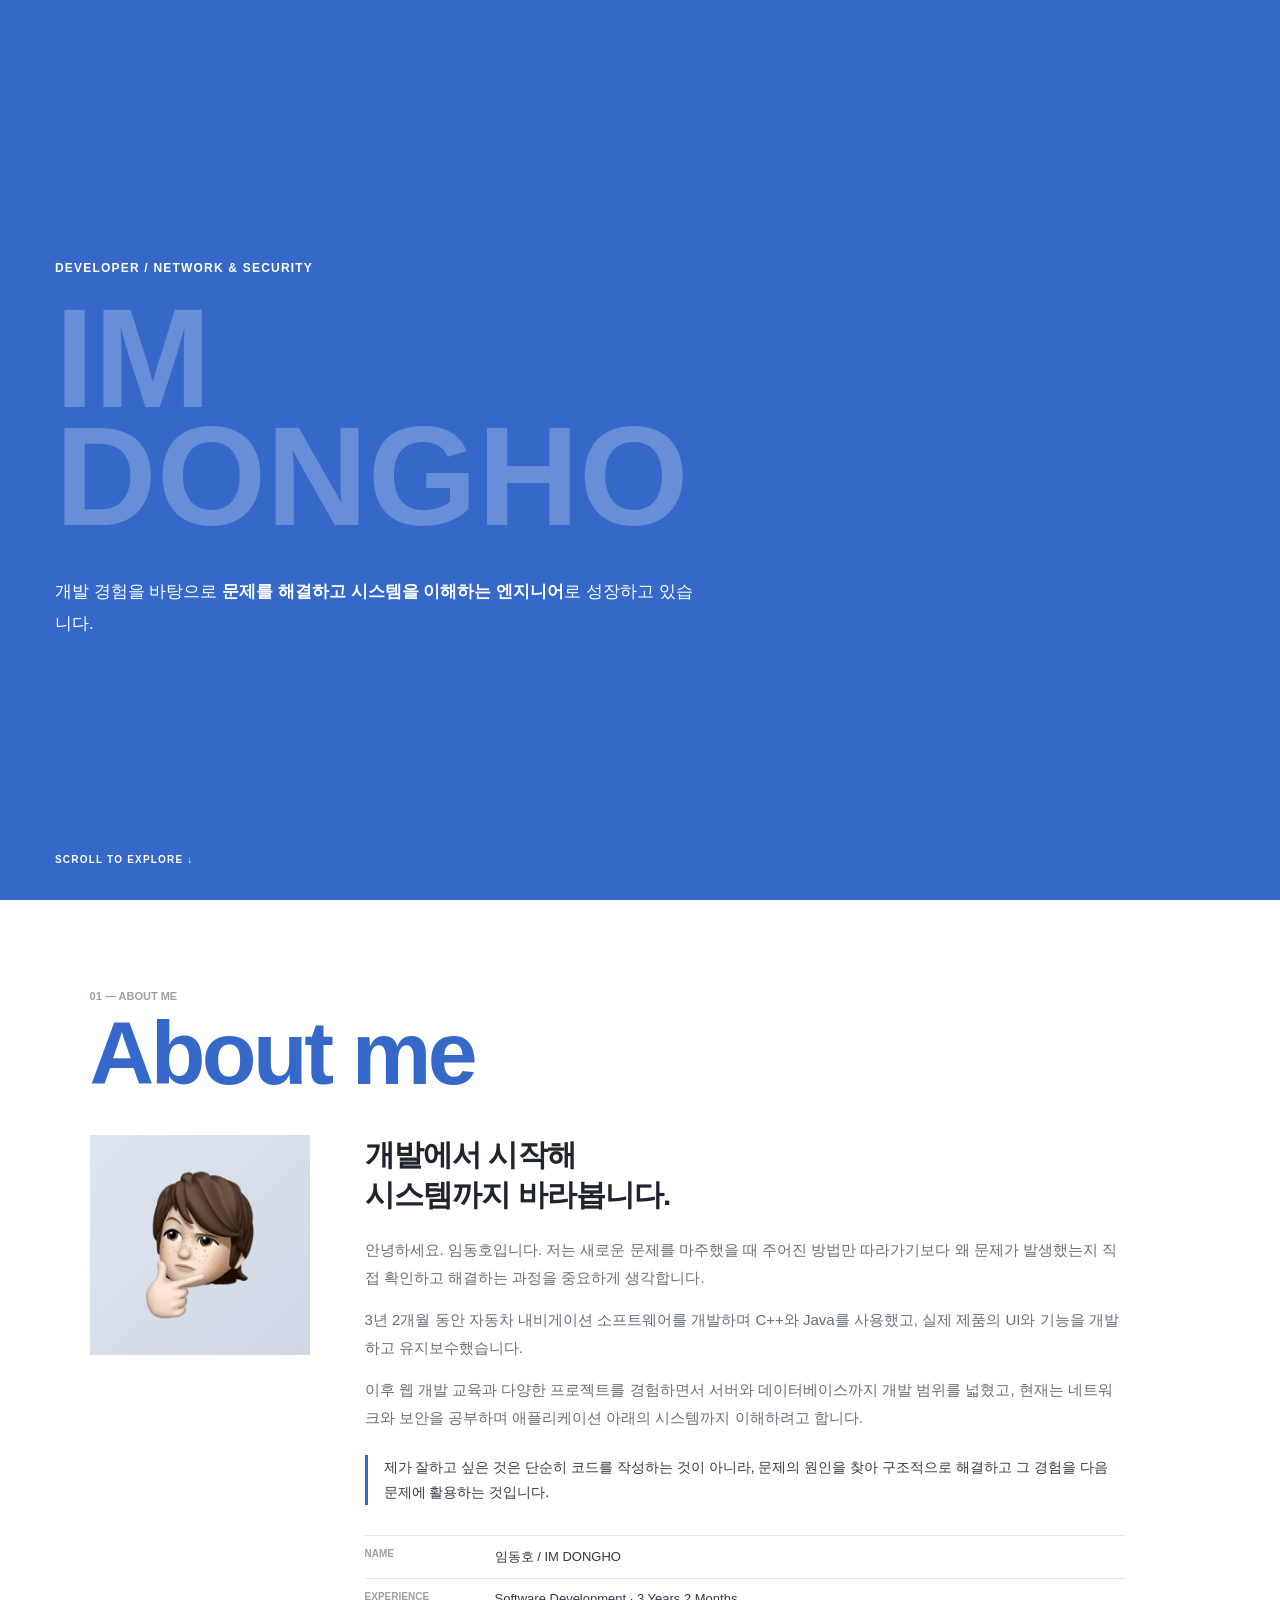
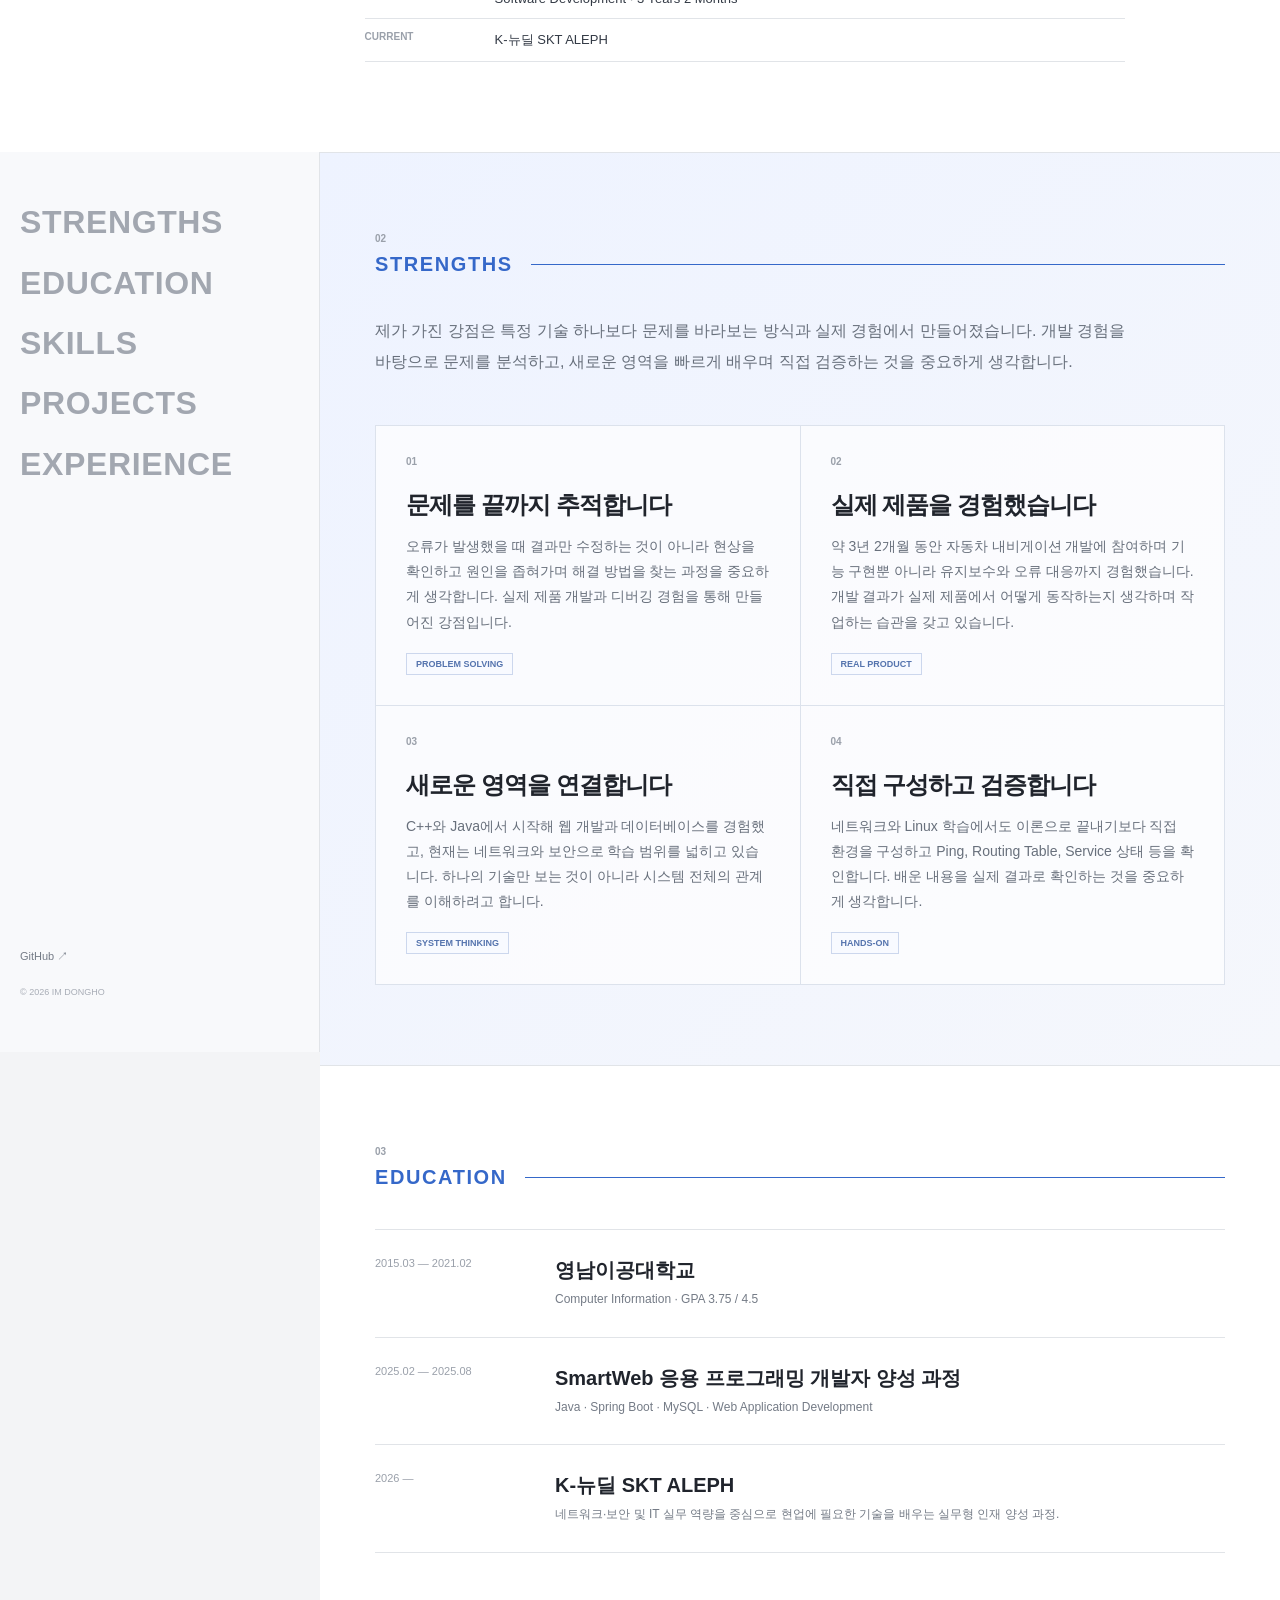
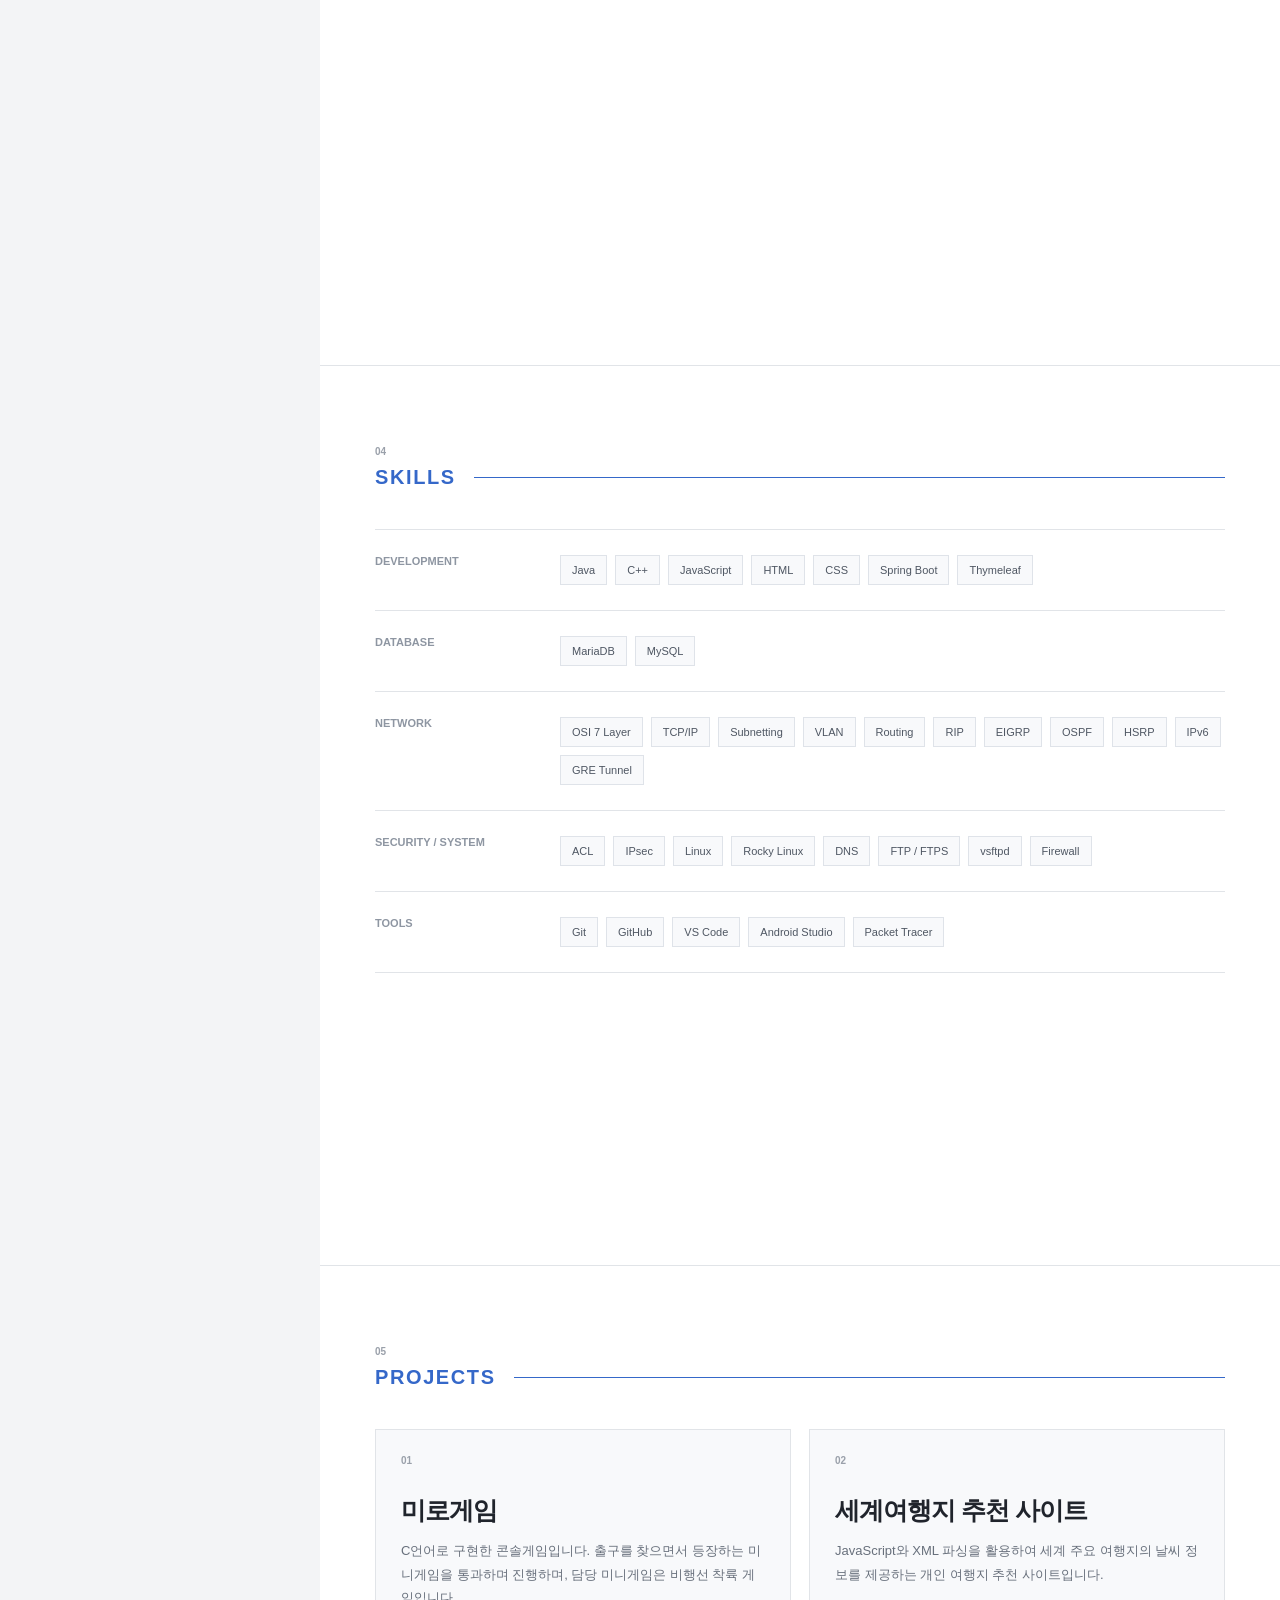
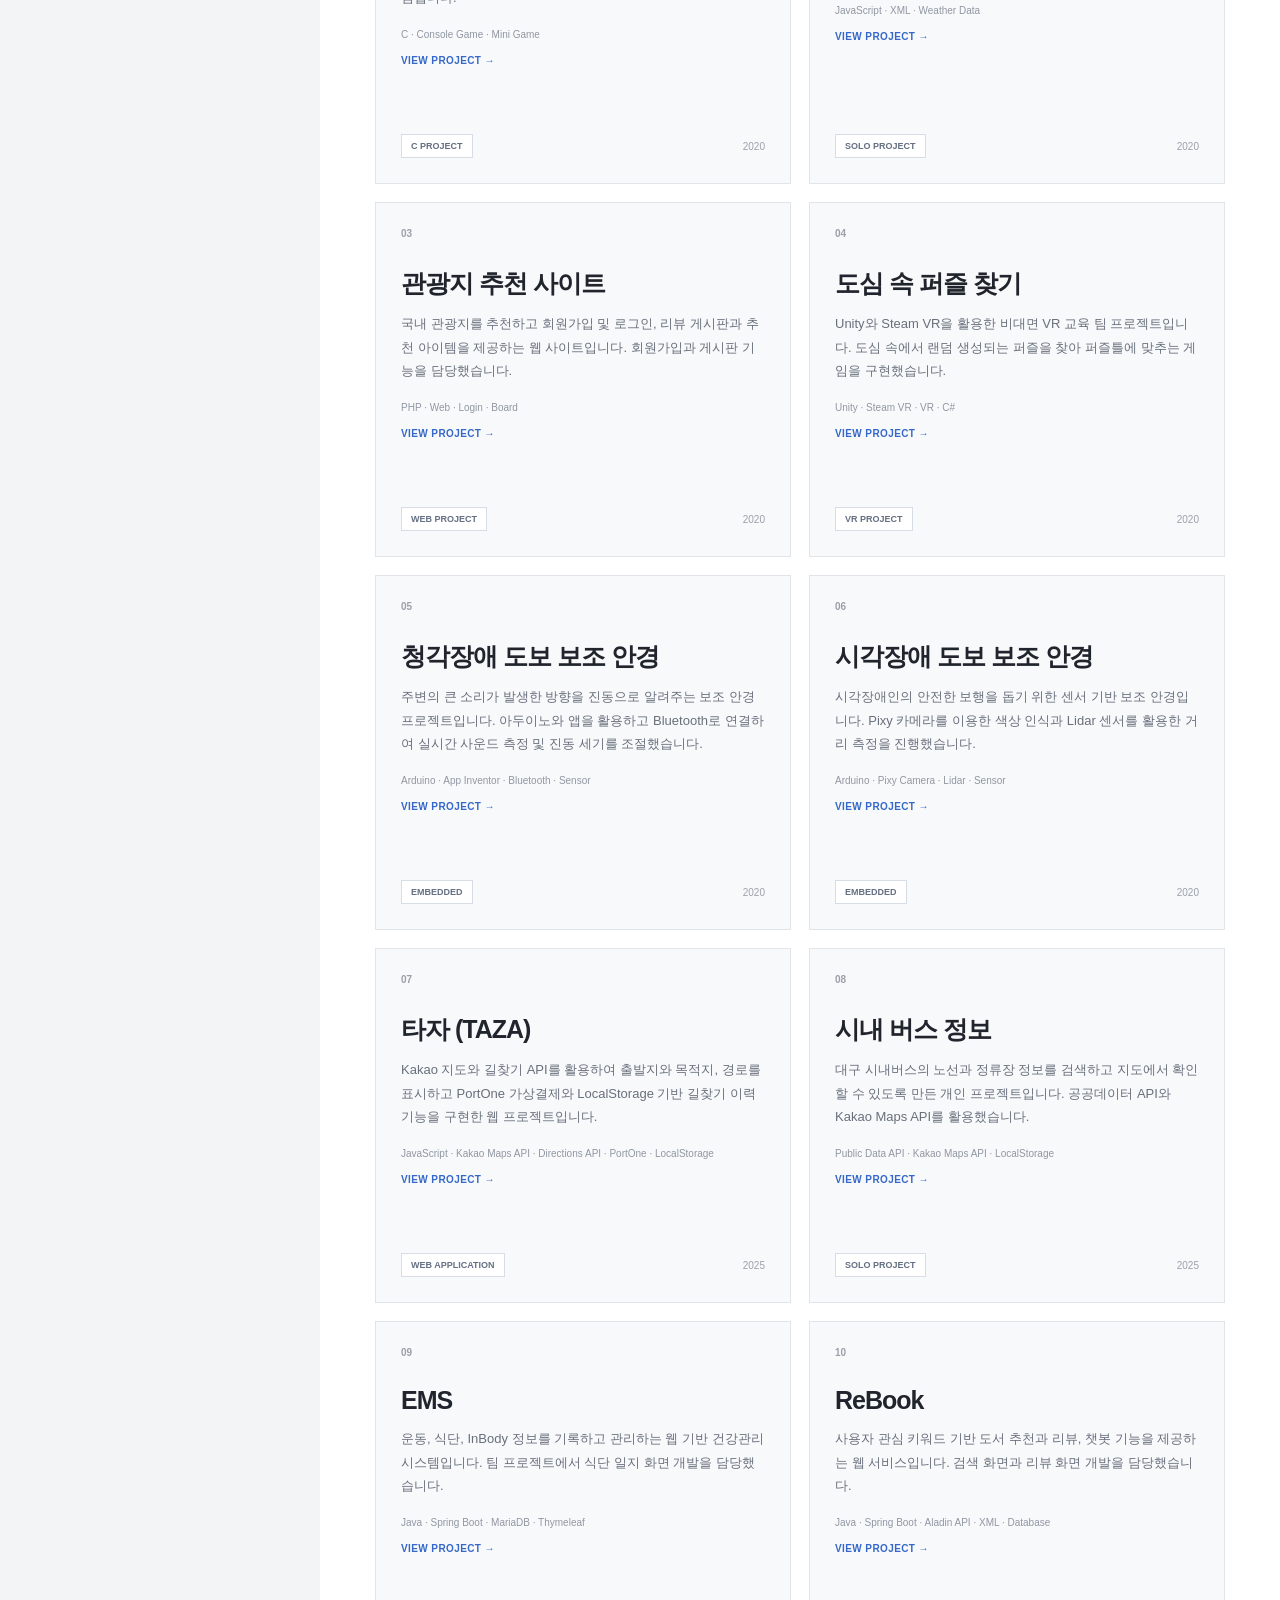
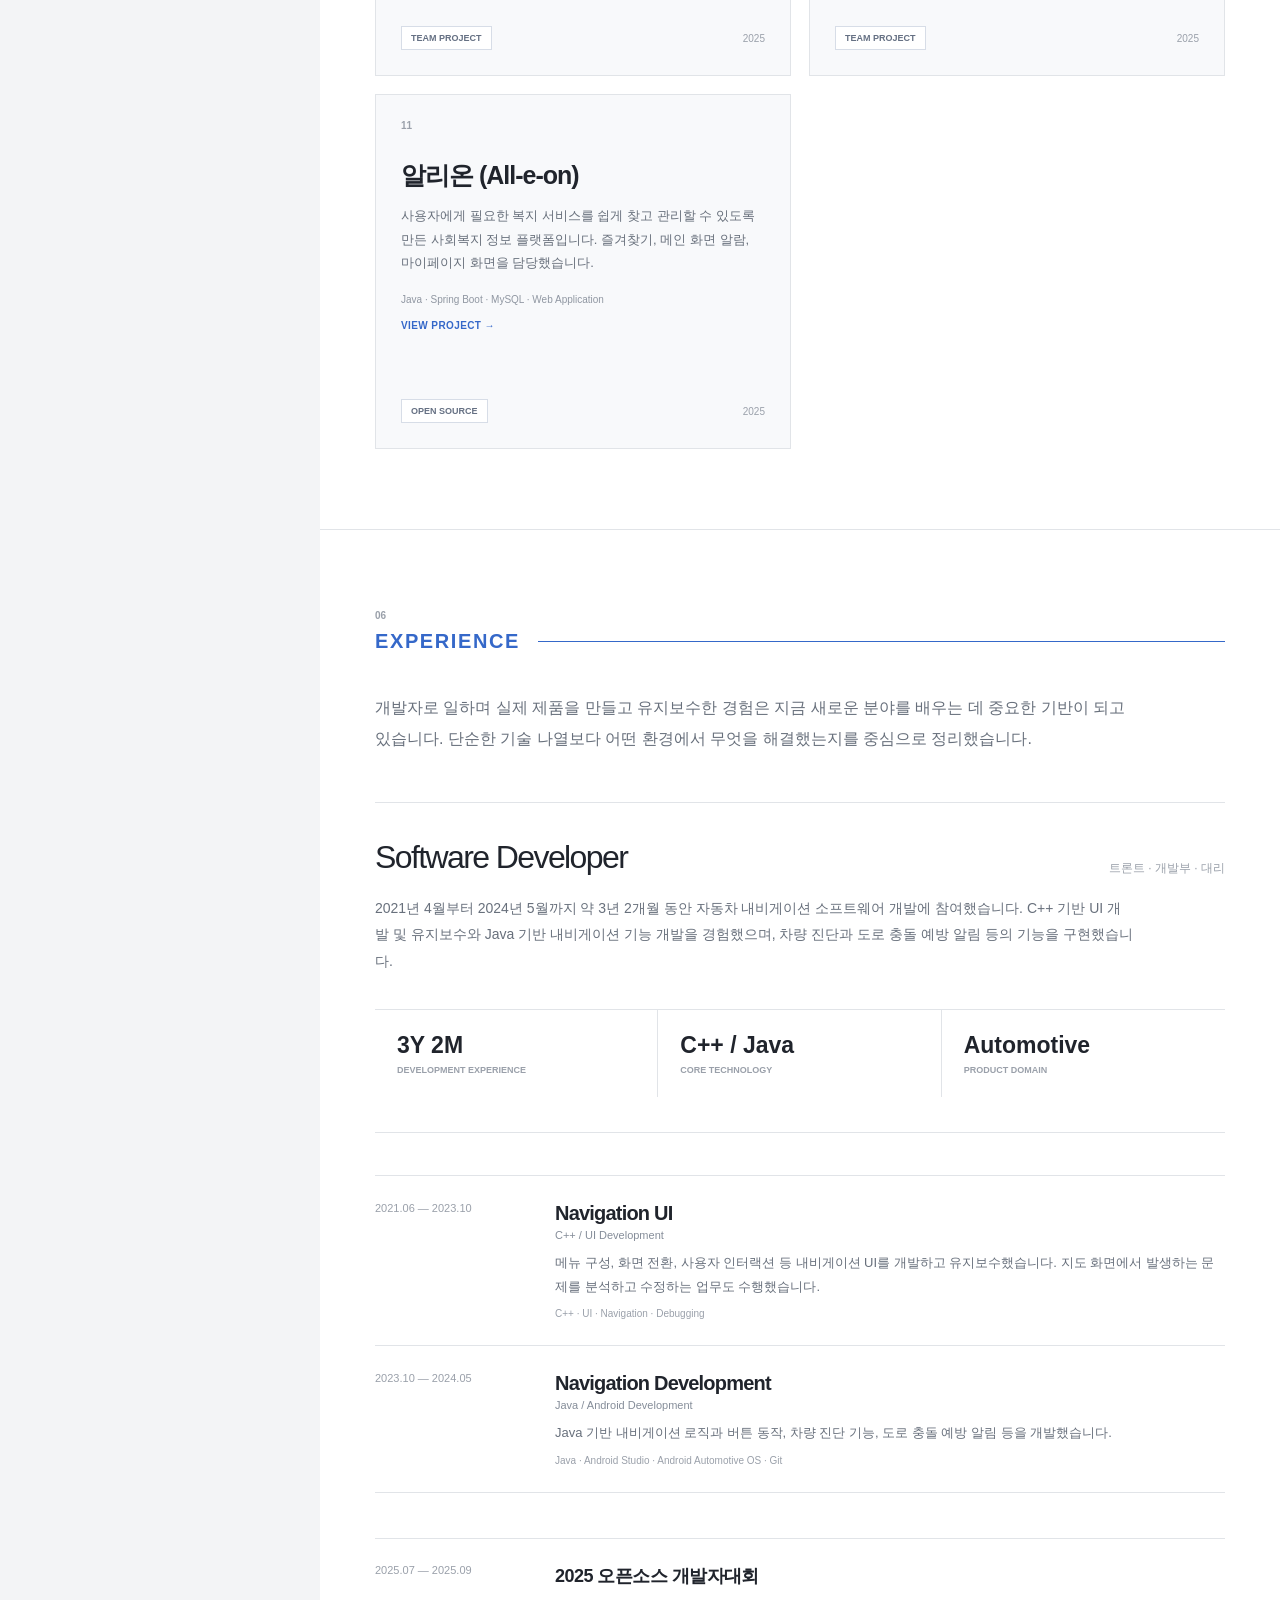
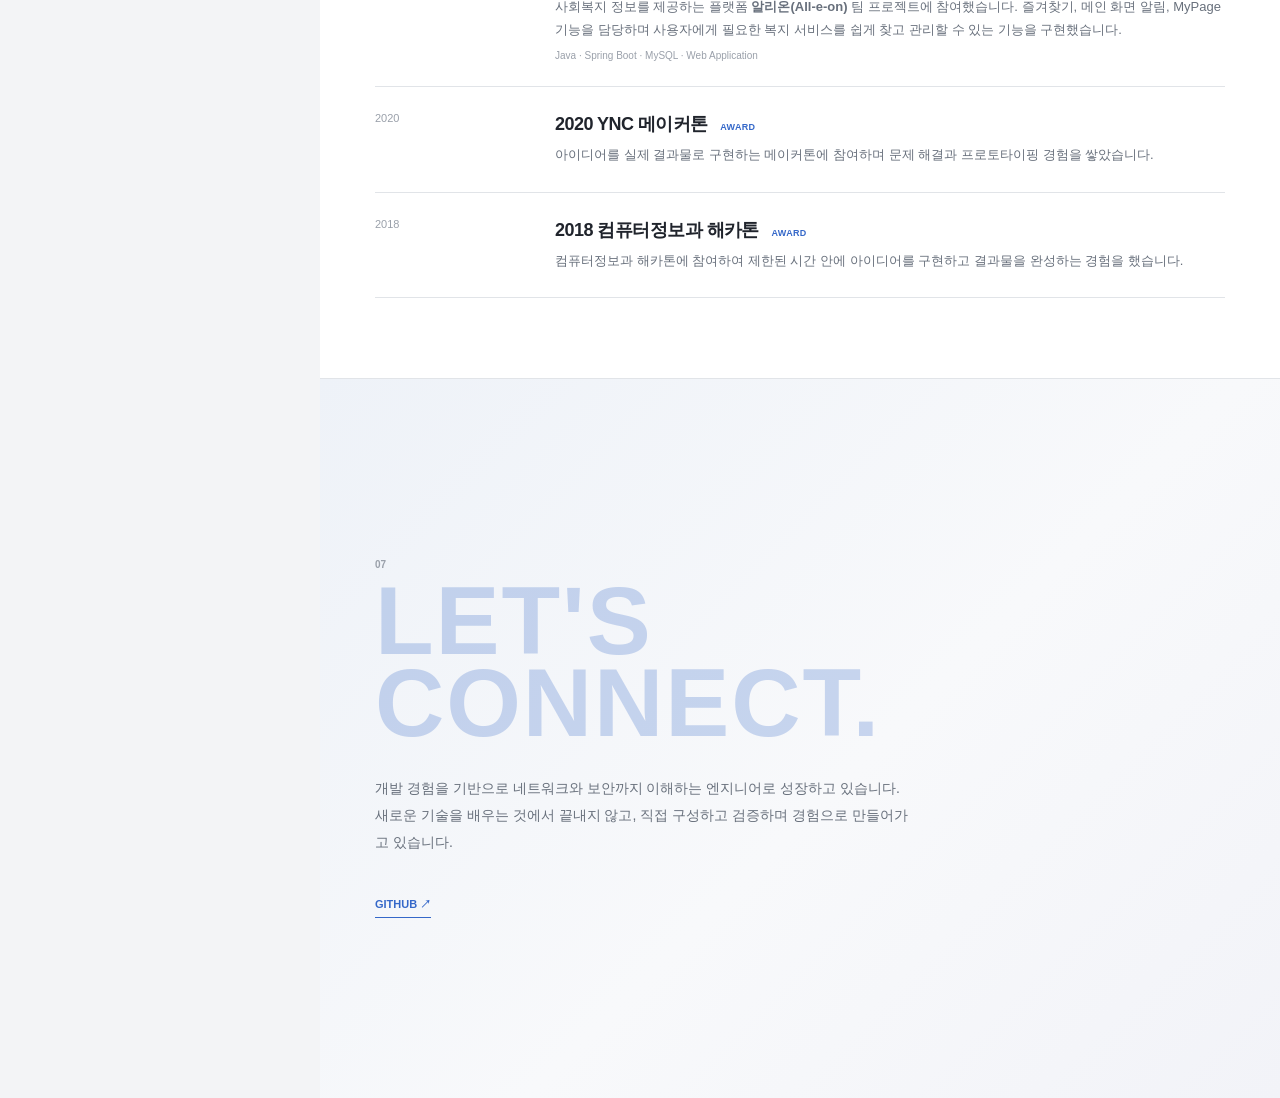
==== commit ecfd0714: "프로필 이미지 추가 및 수정" ====
--- a/works/index.html
+++ b/works/index.html
@@ -231,6 +231,8 @@
     .about-intro-image {
       width: 220px;
       height: 220px;
+
+      overflow: hidden;
 
       background:
         linear-gradient(
@@ -242,10 +244,15 @@
       display: flex;
       align-items: center;
       justify-content: center;
-
-      color: #87909c;
-      font-size: 11px;
-      font-weight: 600;
+    }
+
+    .about-intro-image img {
+      width: 100%;
+      height: 100%;
+
+      display: block;
+
+      object-fit: cover;
     }
 
     .about-intro-text {
@@ -1738,7 +1745,10 @@
 
 
         <div class="about-intro-image">
-          PROFILE IMAGE
+          <img
+            src="images/index/profile.png"
+            alt="임동호 프로필 이미지"
+          >
         </div>
 
 
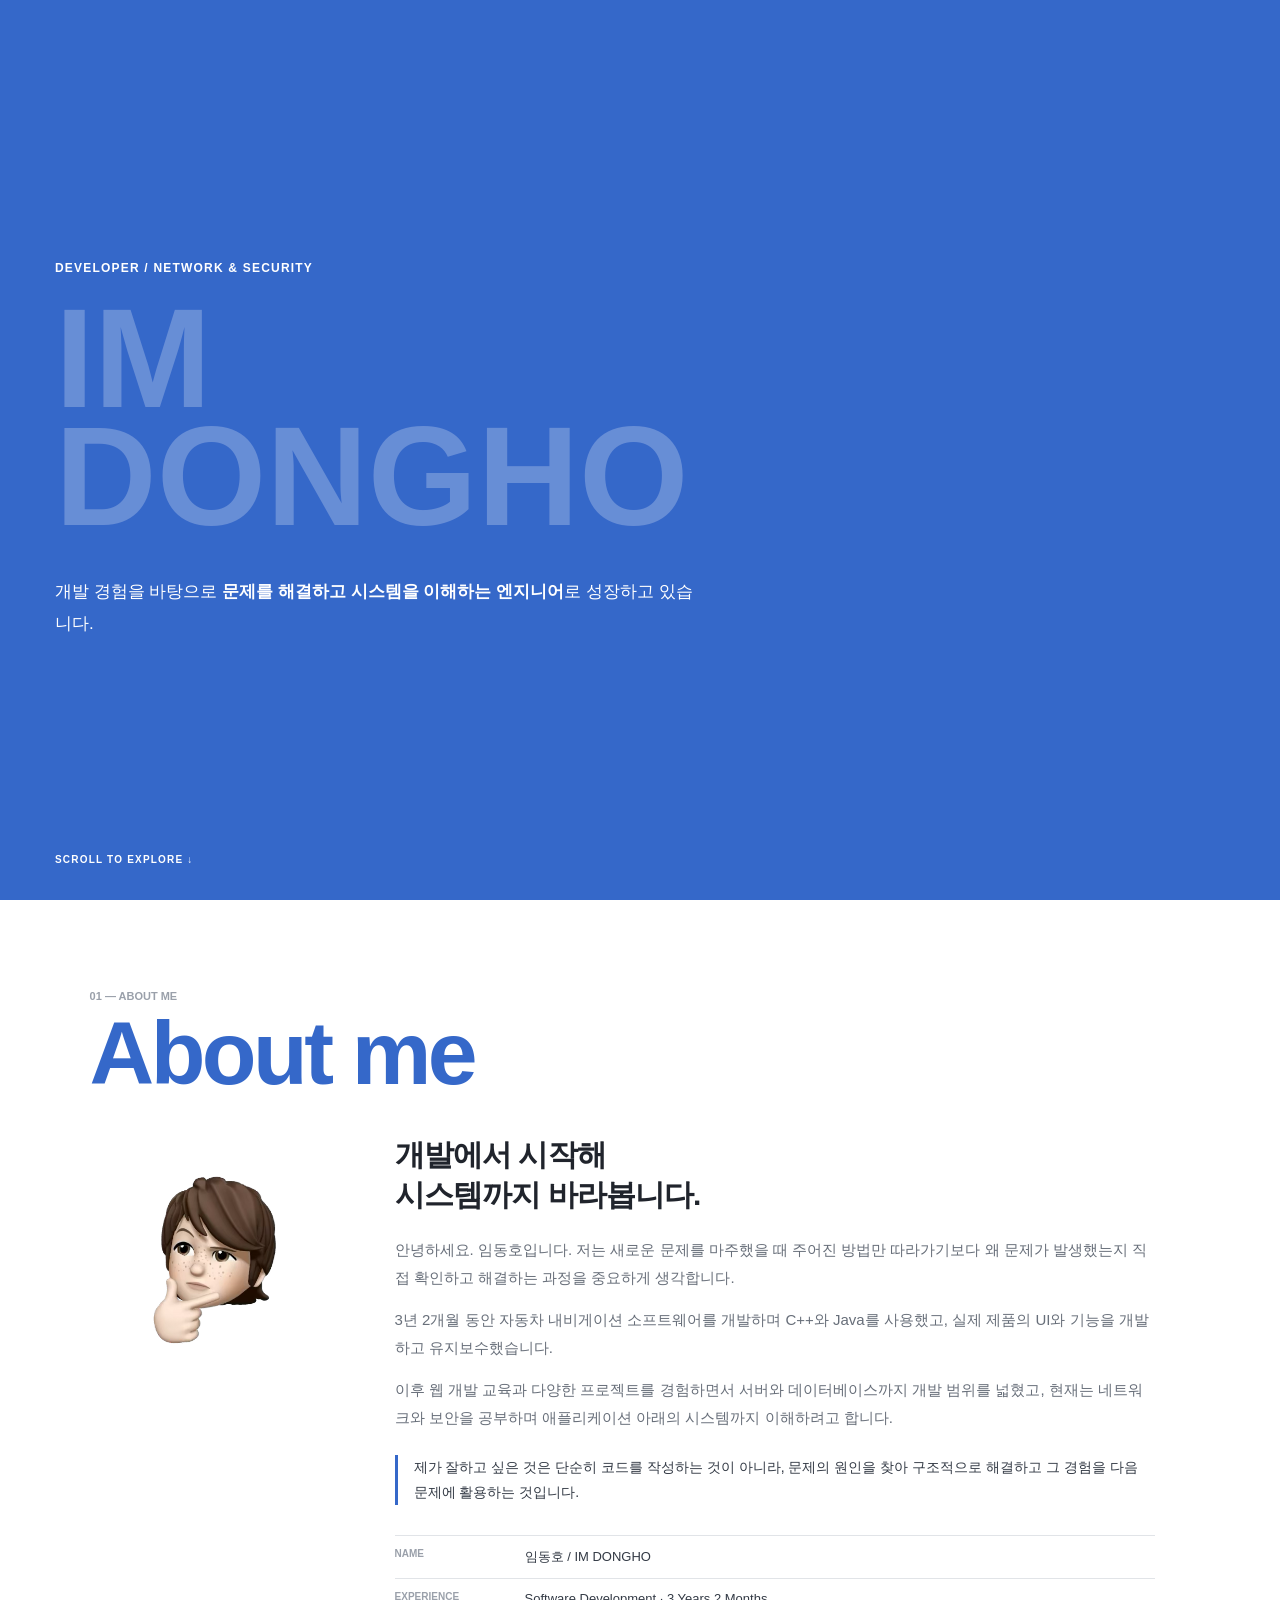
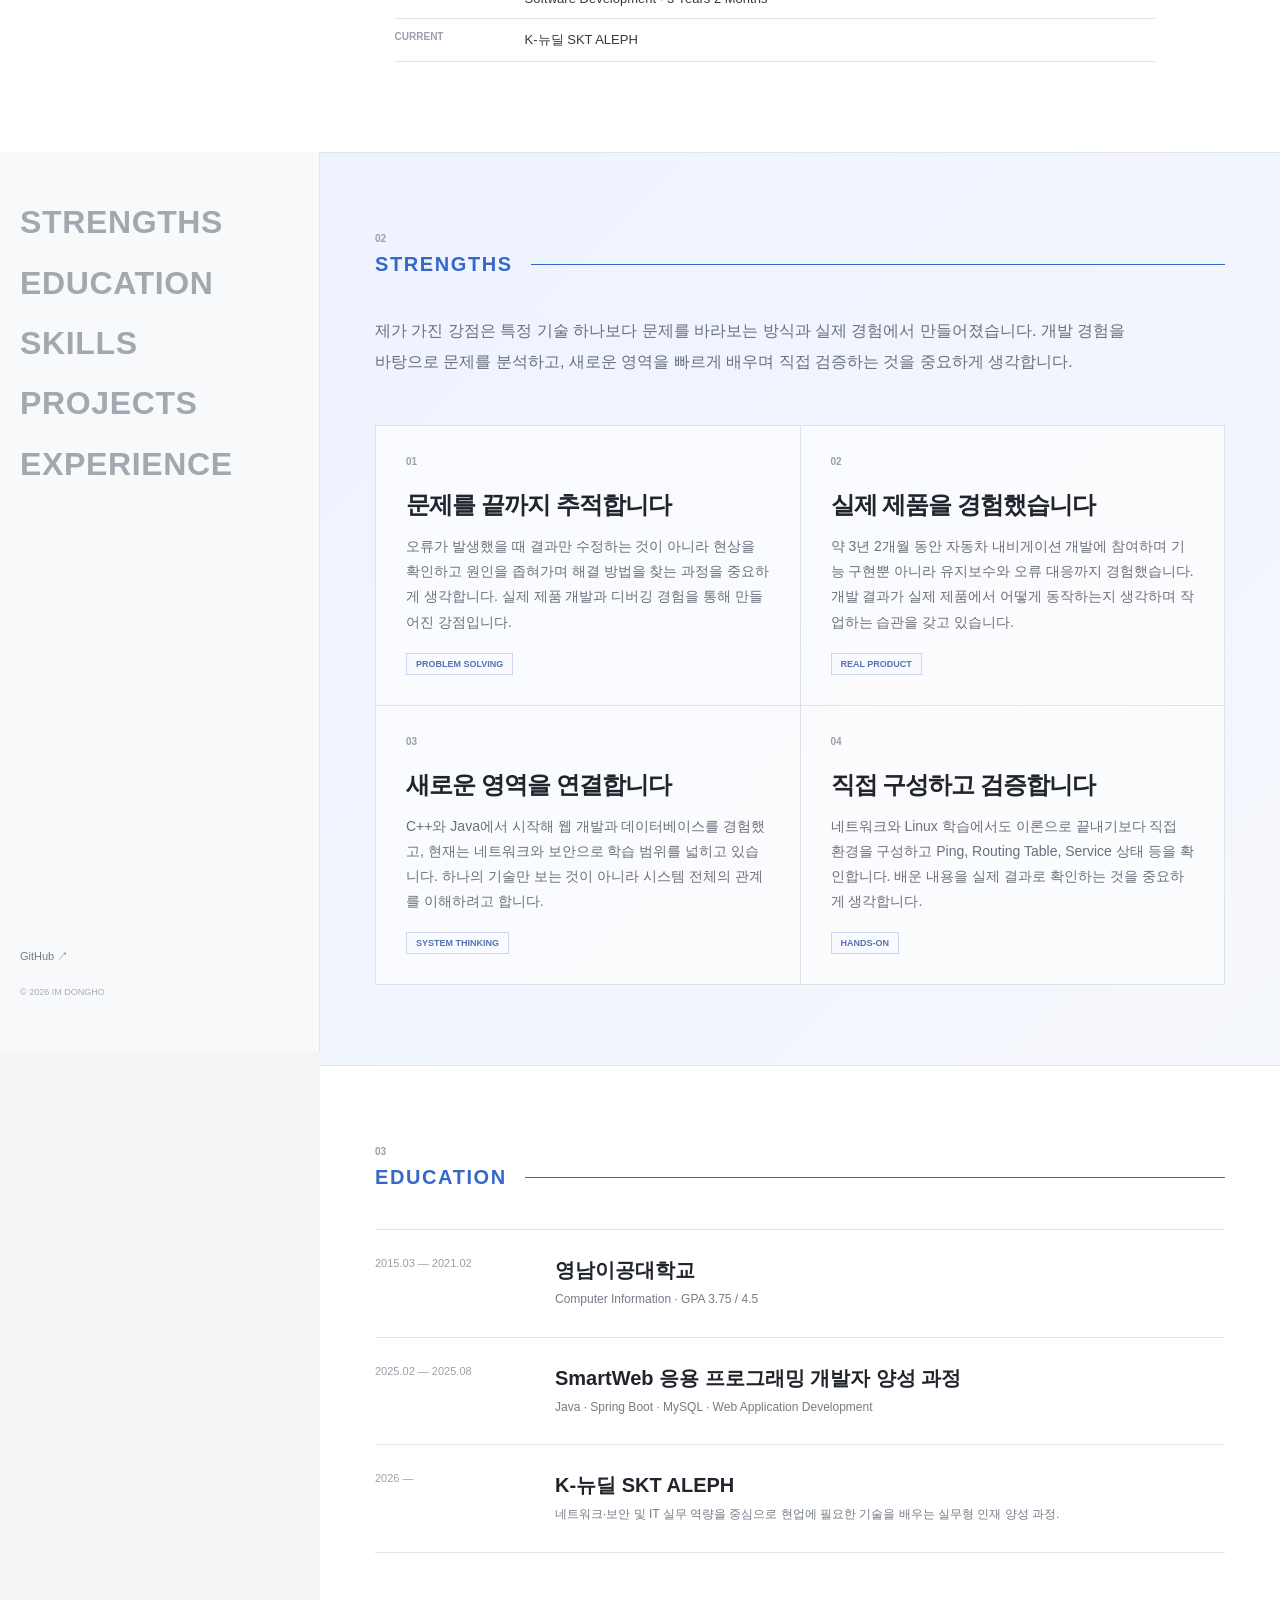
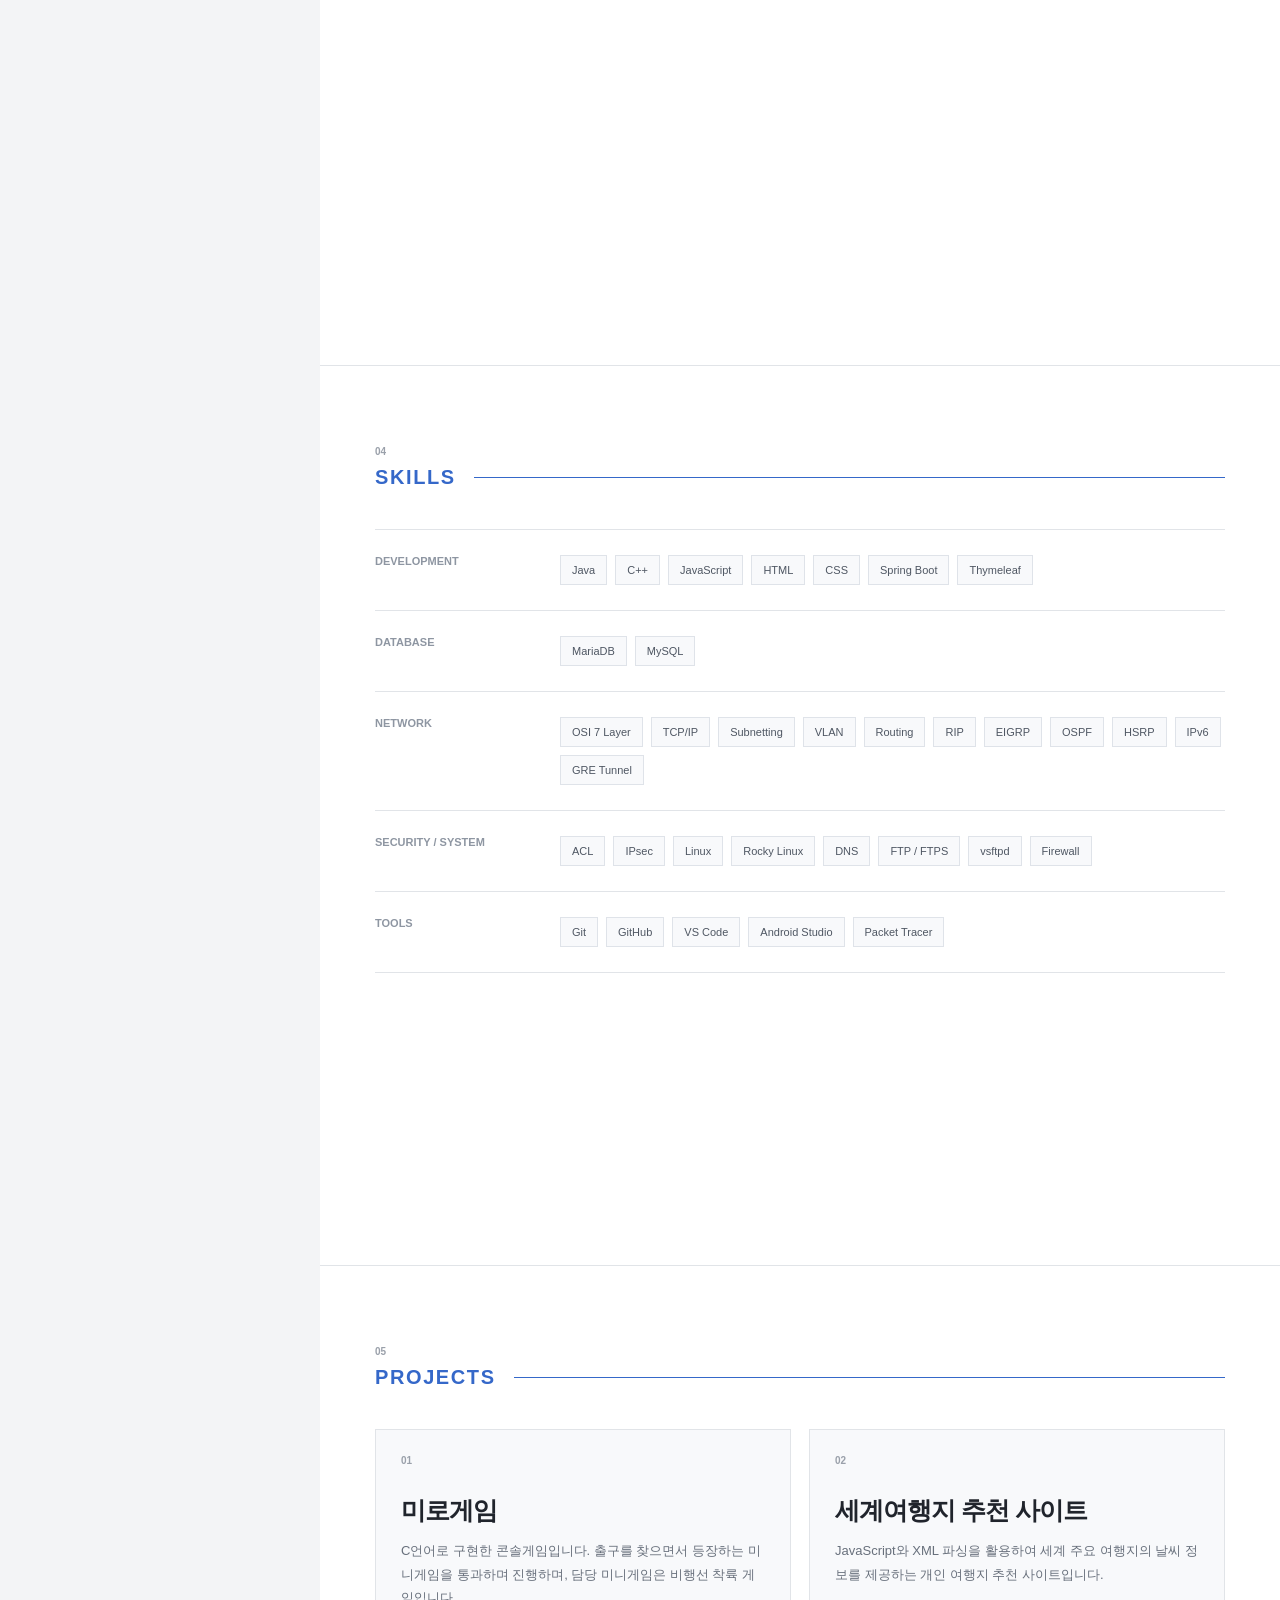
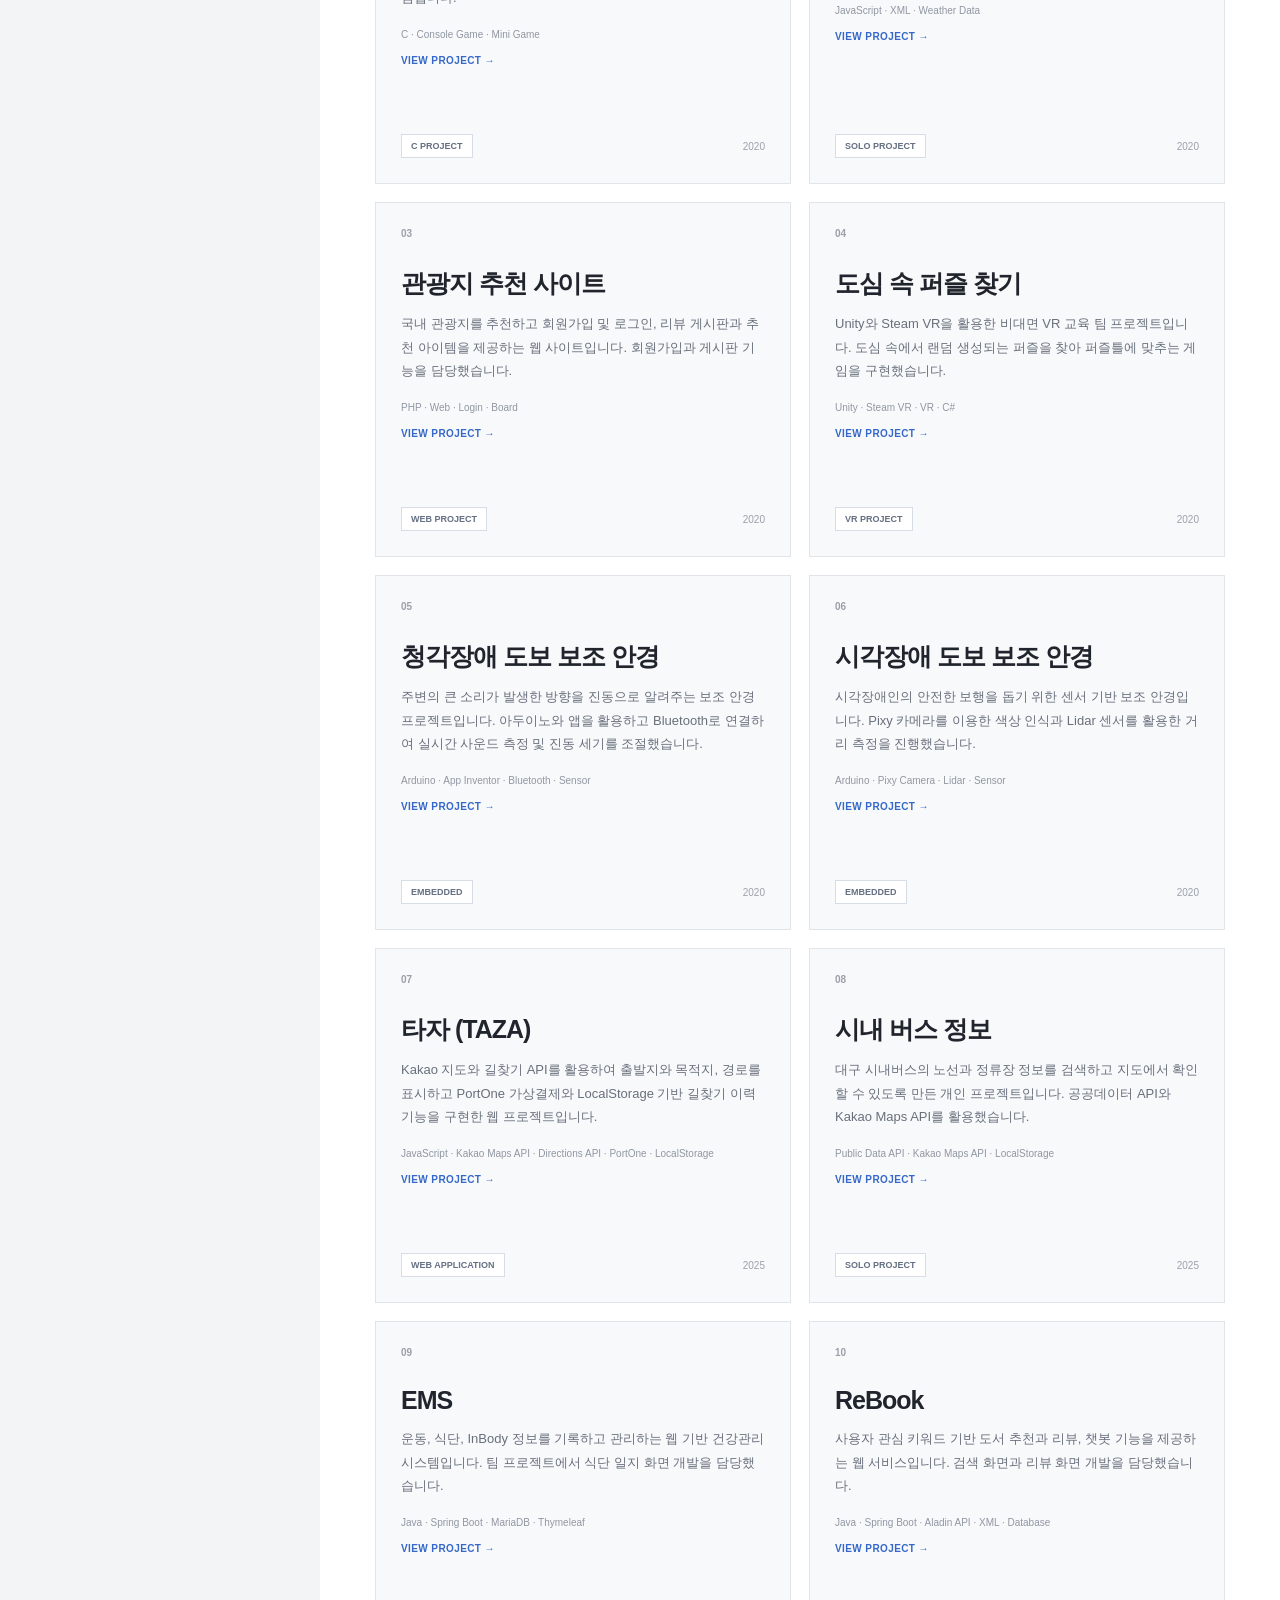
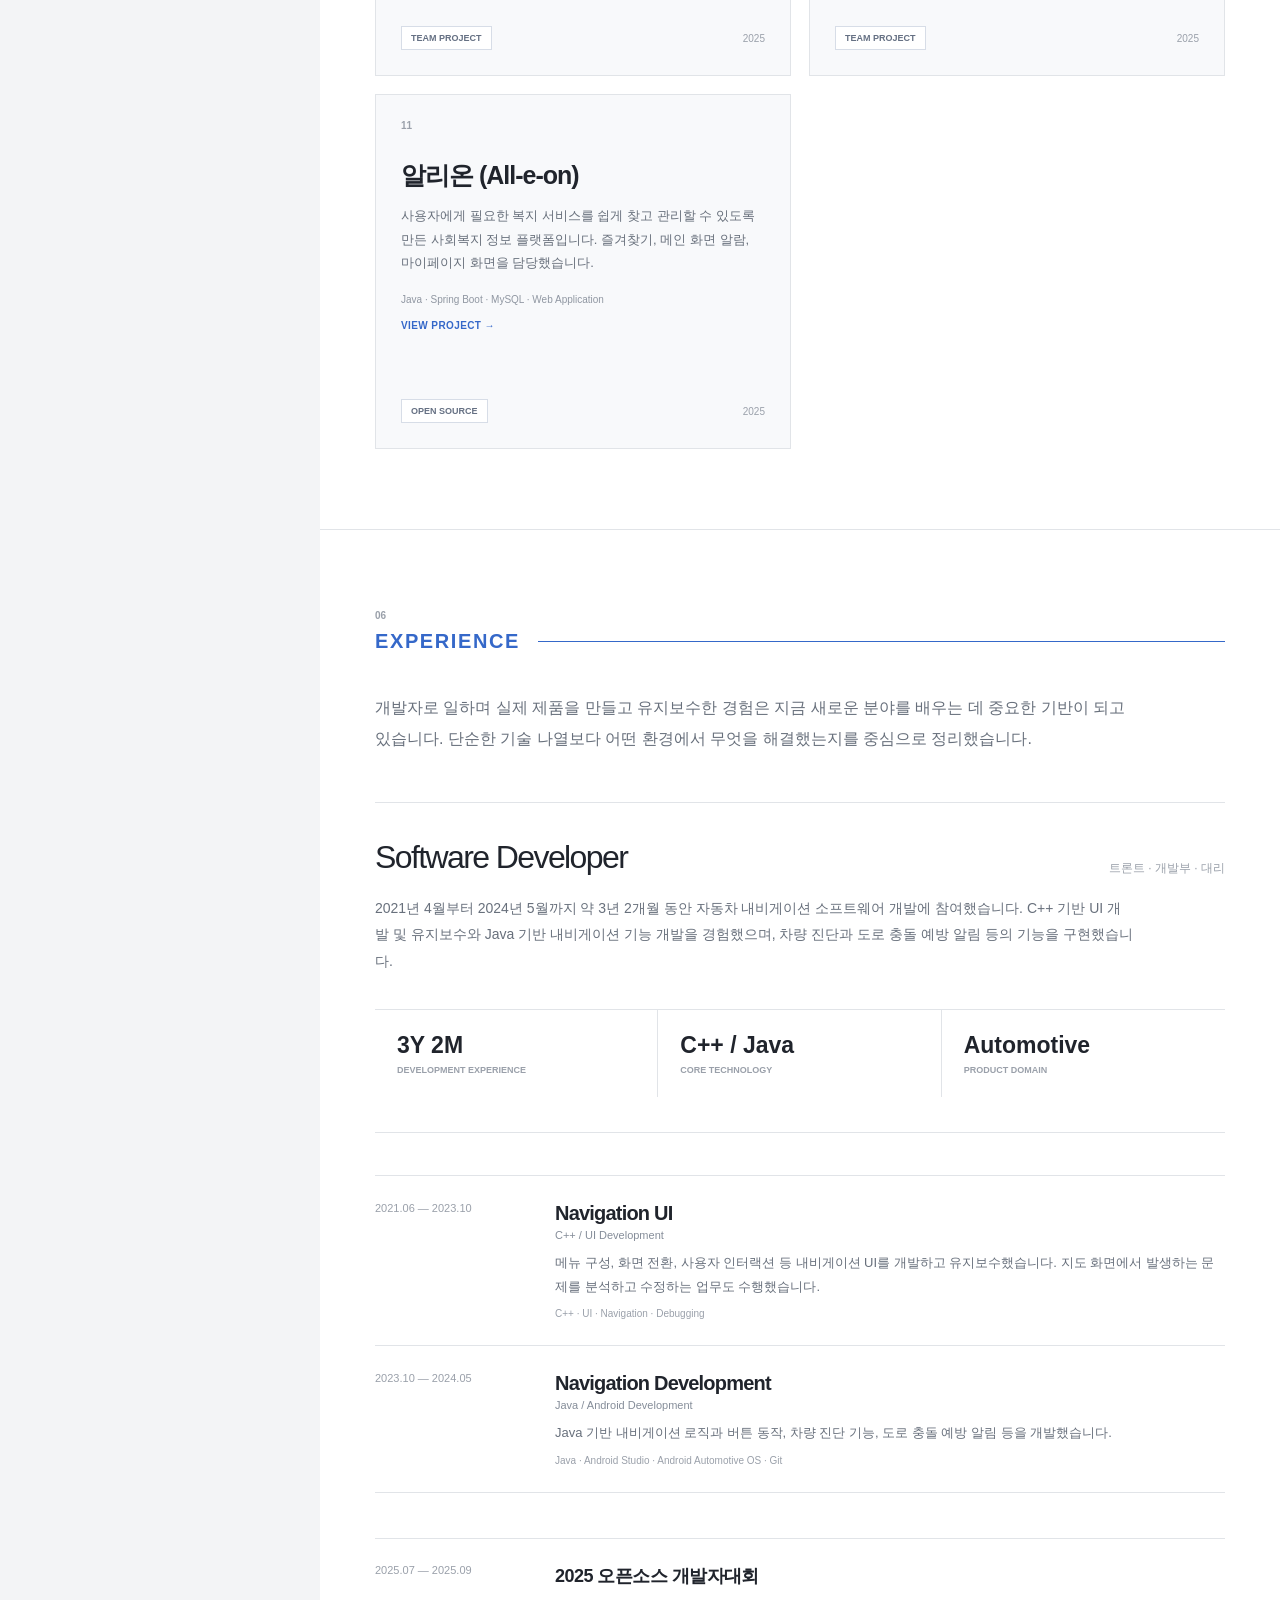
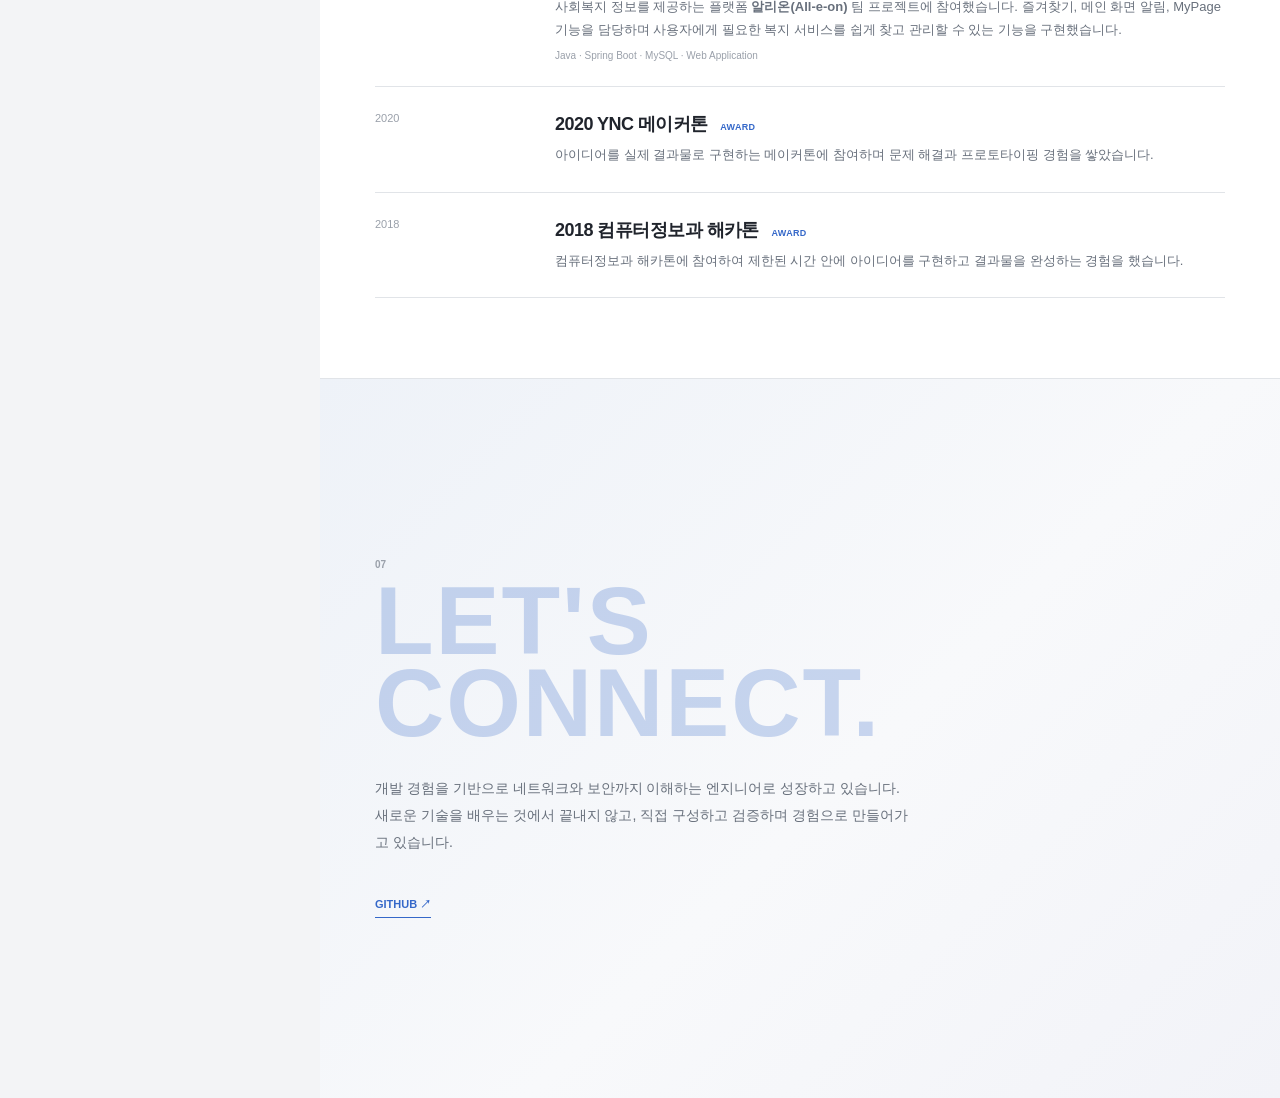
==== commit afce5288: "이미지 배경색 수정 및 이미지 크기 수정" ====
--- a/works/index.html
+++ b/works/index.html
@@ -220,7 +220,7 @@
       display: grid;
 
       grid-template-columns:
-        220px
+        250px
         minmax(300px, 1fr);
 
       gap: 55px;
@@ -229,17 +229,12 @@
     }
 
     .about-intro-image {
-      width: 220px;
-      height: 220px;
+      width: 250px;
+      height: 250px;
 
       overflow: hidden;
 
-      background:
-        linear-gradient(
-          135deg,
-          #dfe5ef,
-          #cfd7e4
-        );
+      background: transparent;
 
       display: flex;
       align-items: center;
@@ -1524,8 +1519,8 @@
       }
 
       .about-intro-image {
-        width: 220px;
-        height: 220px;
+        width: 250px;
+        height: 250px;
       }
 
       .sidebar {
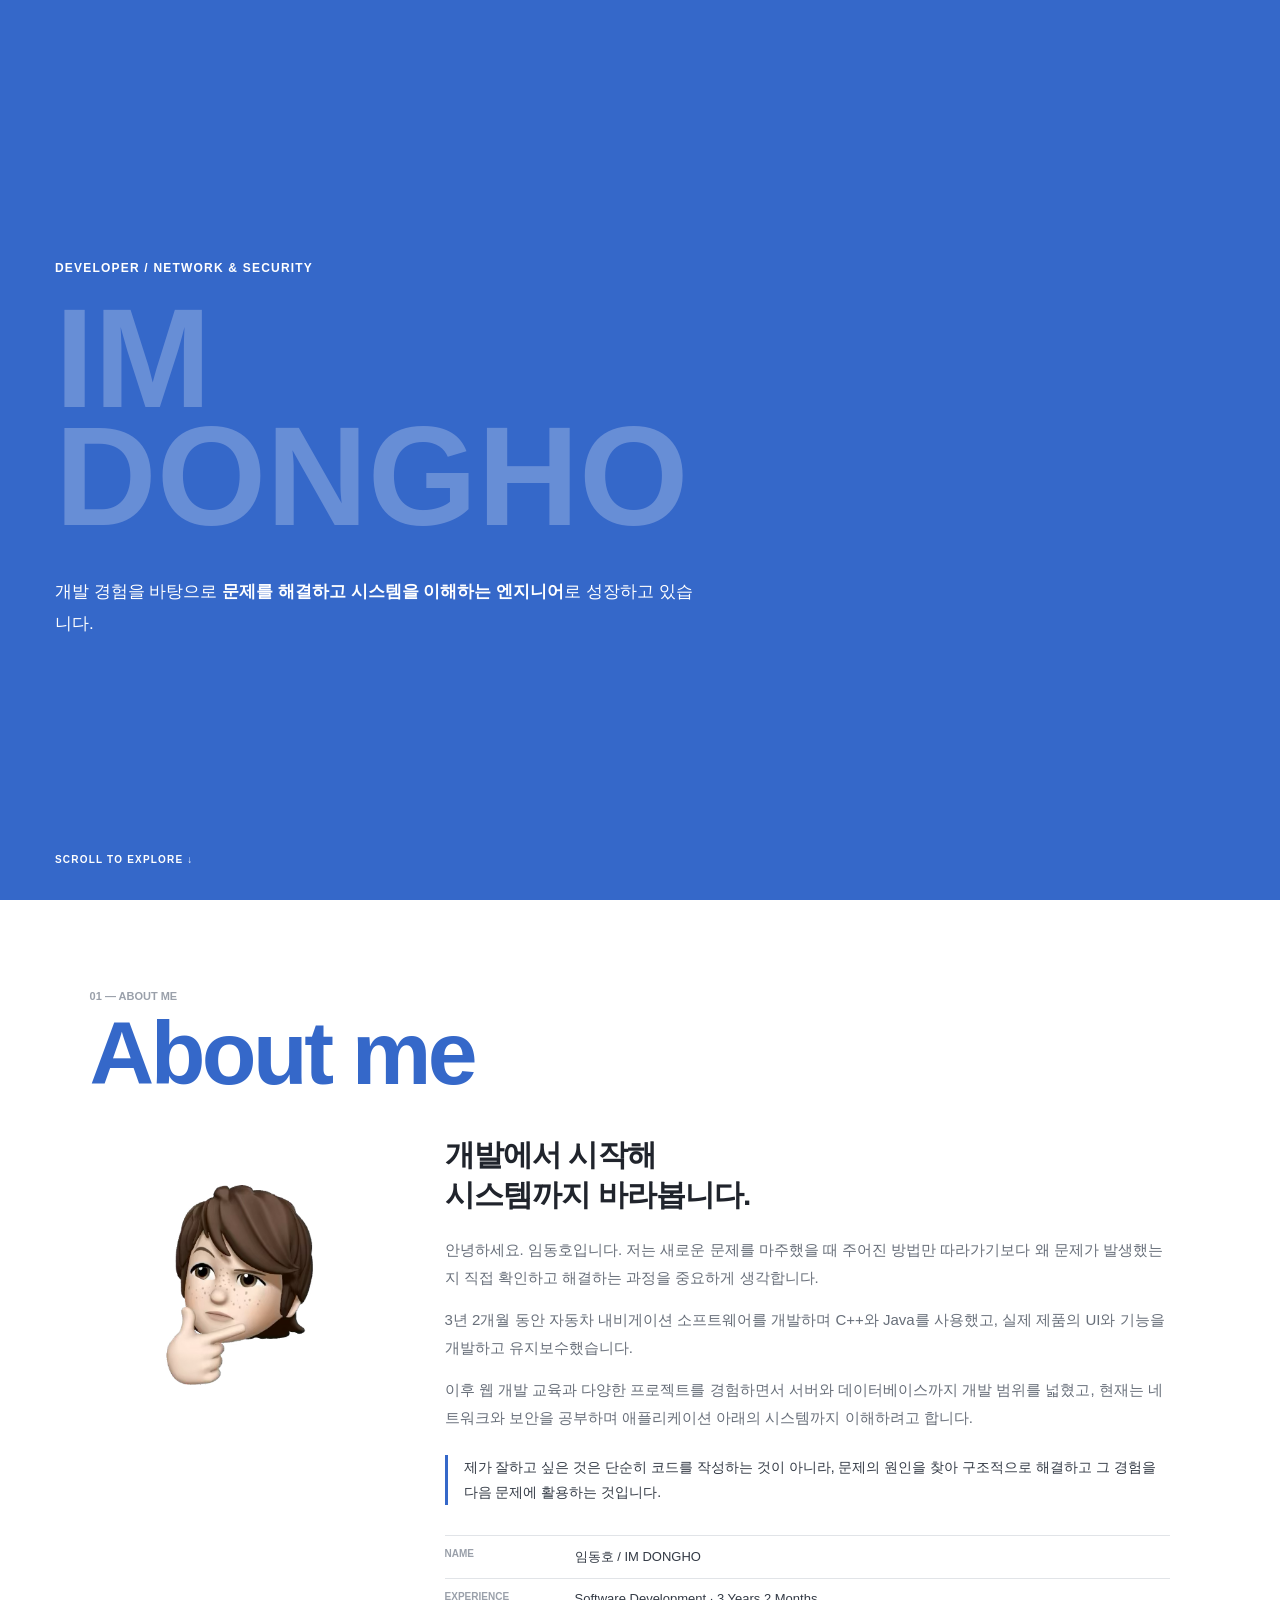
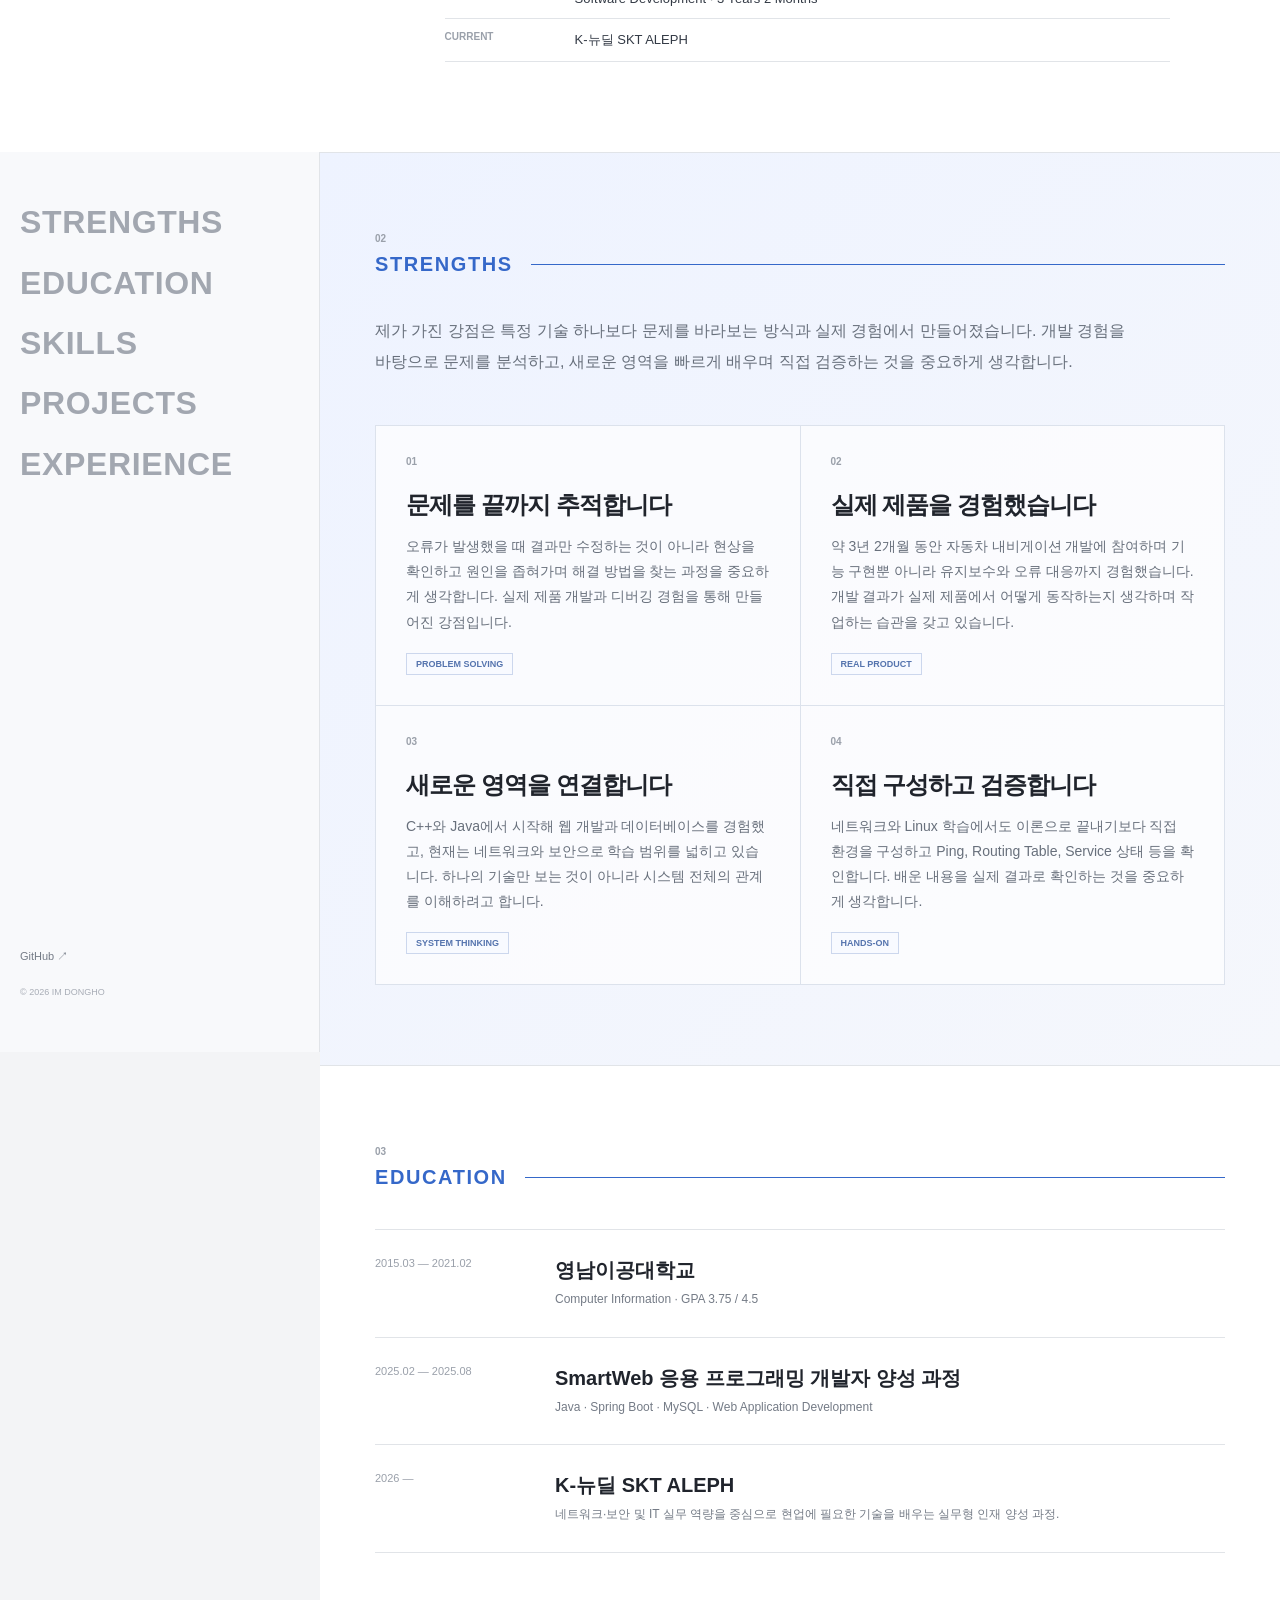
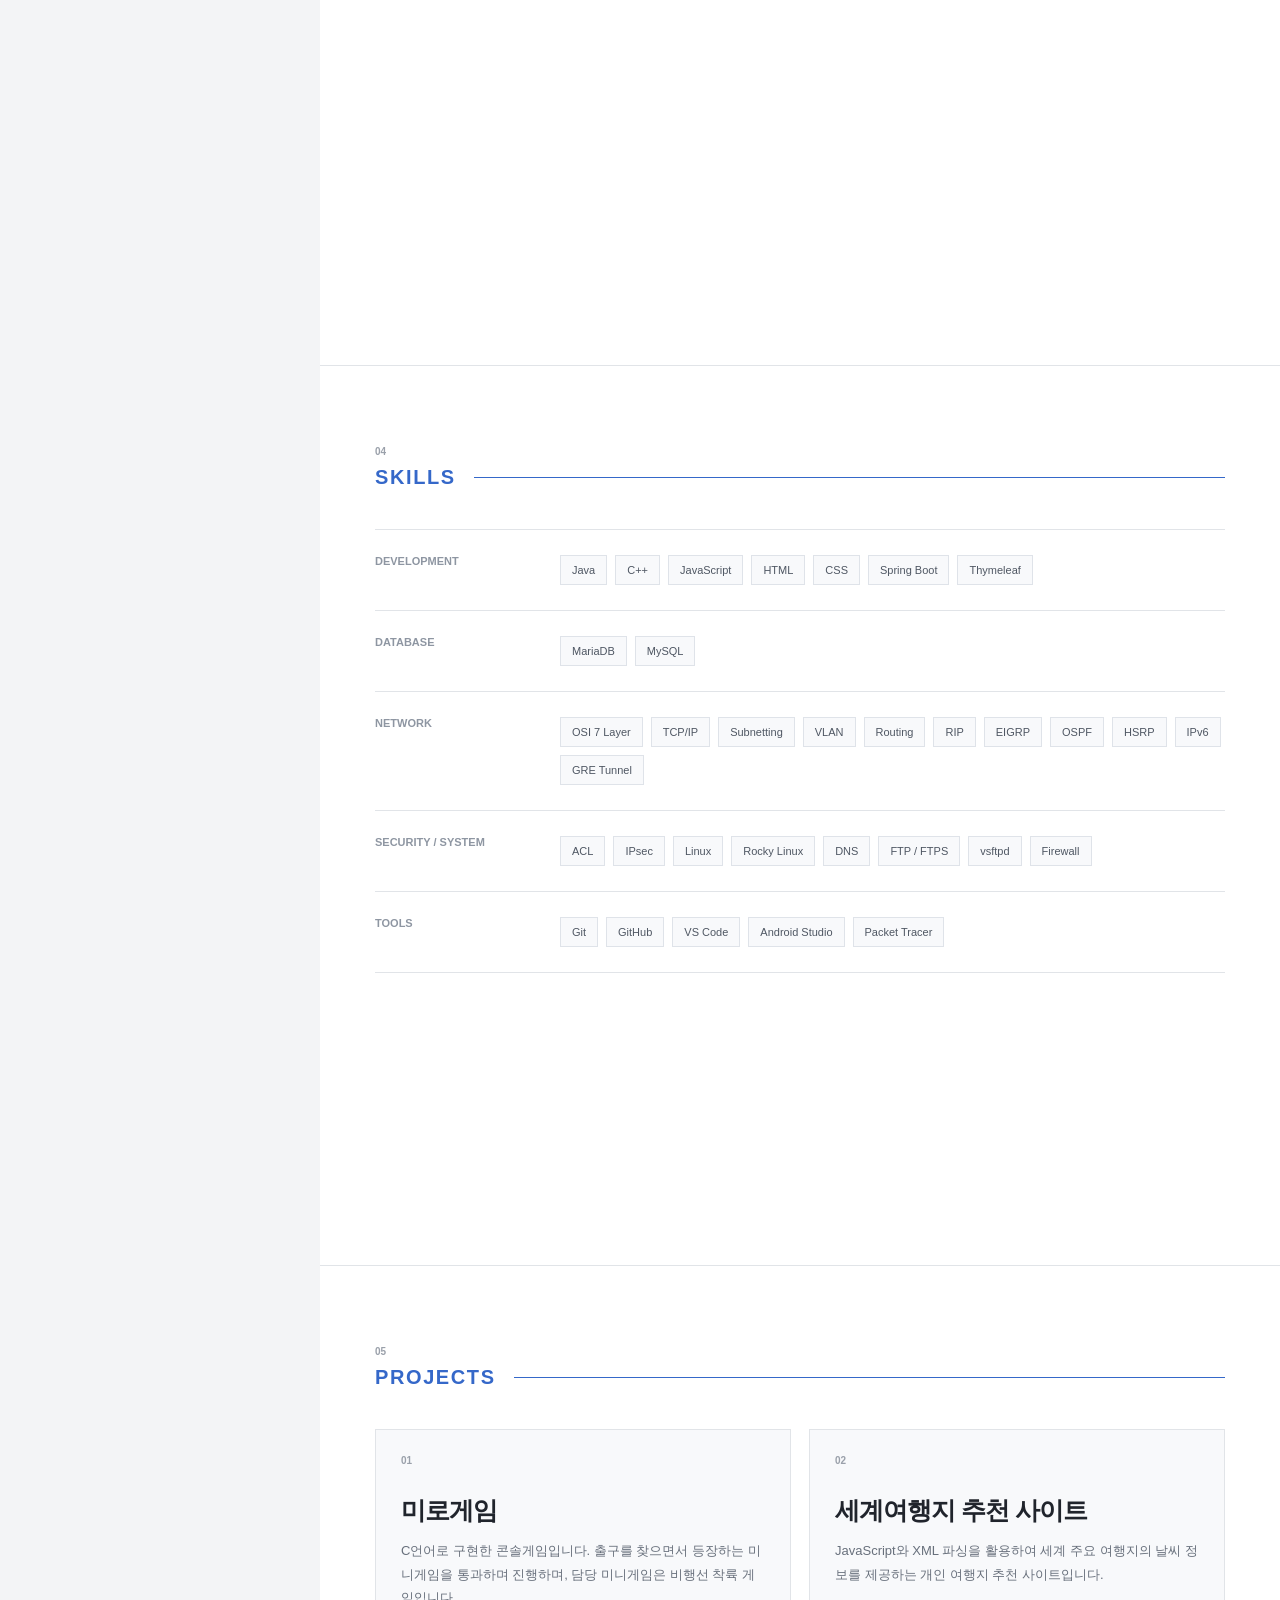
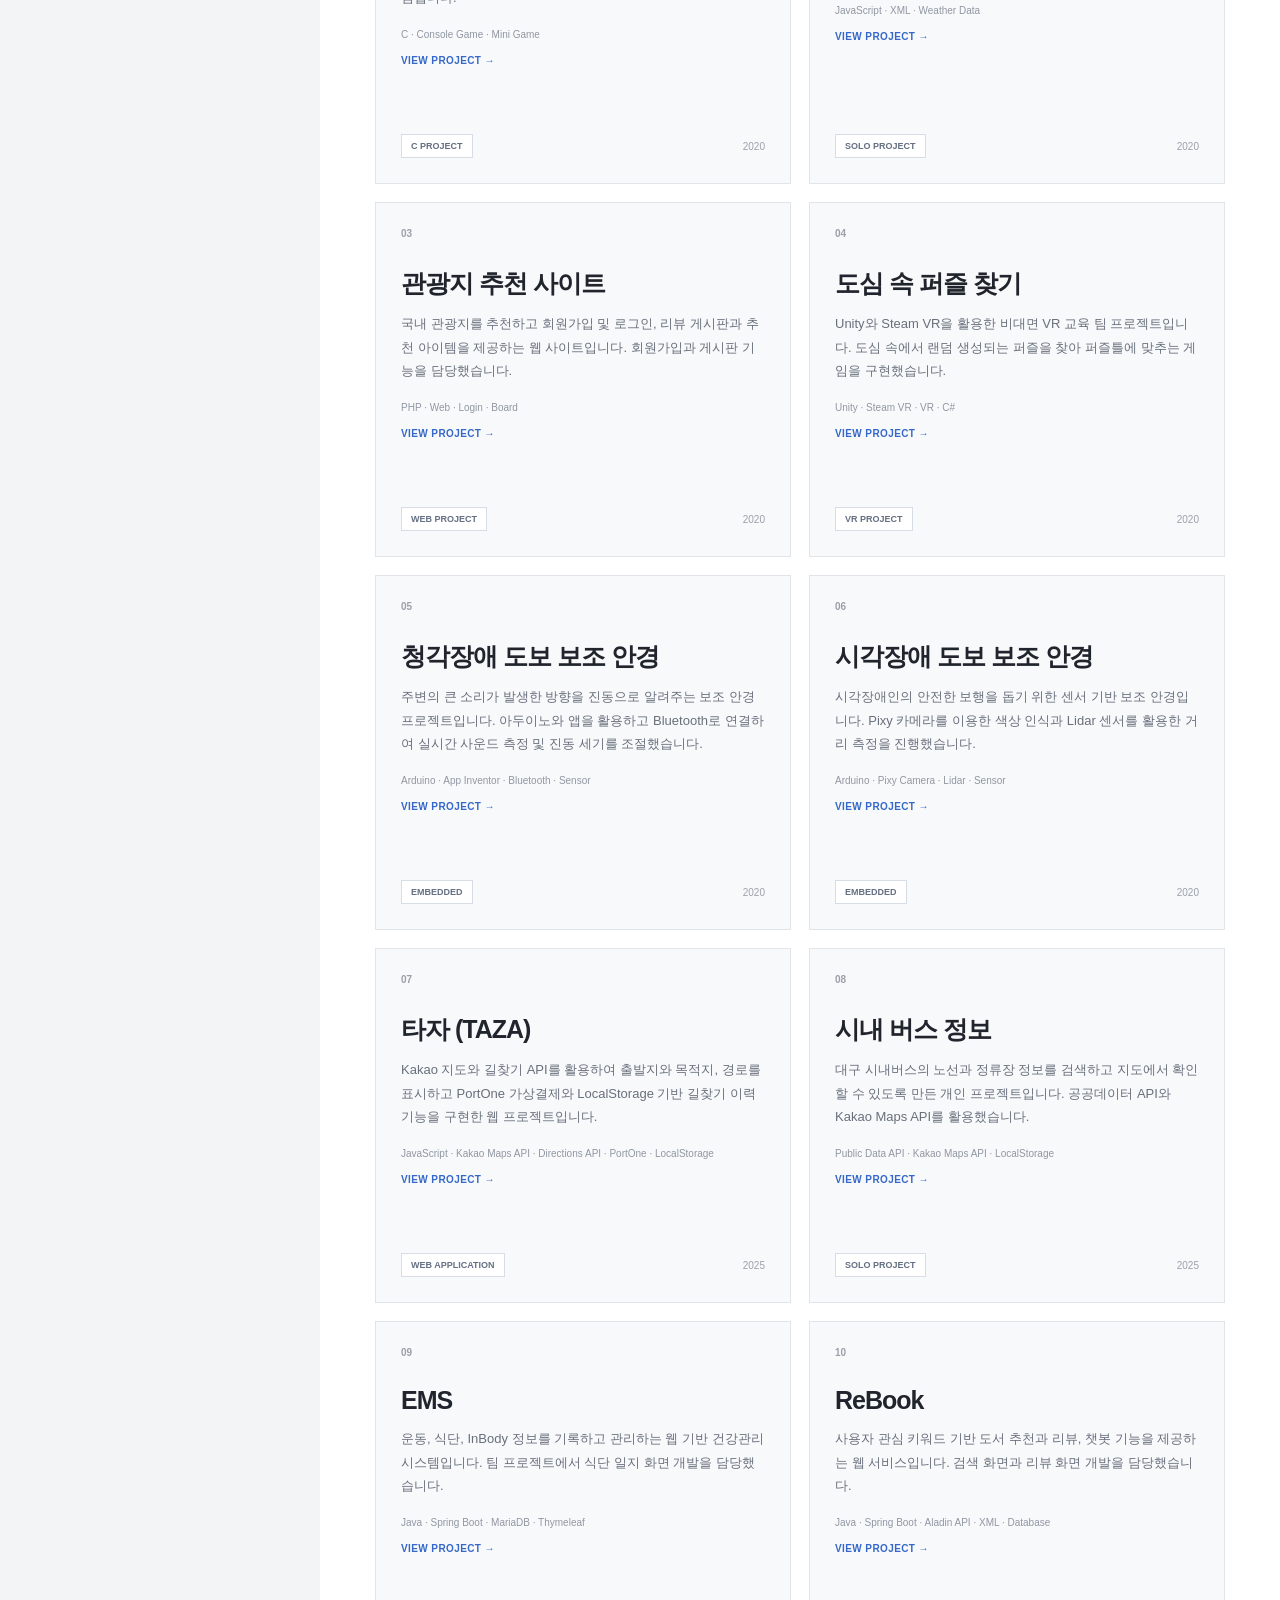
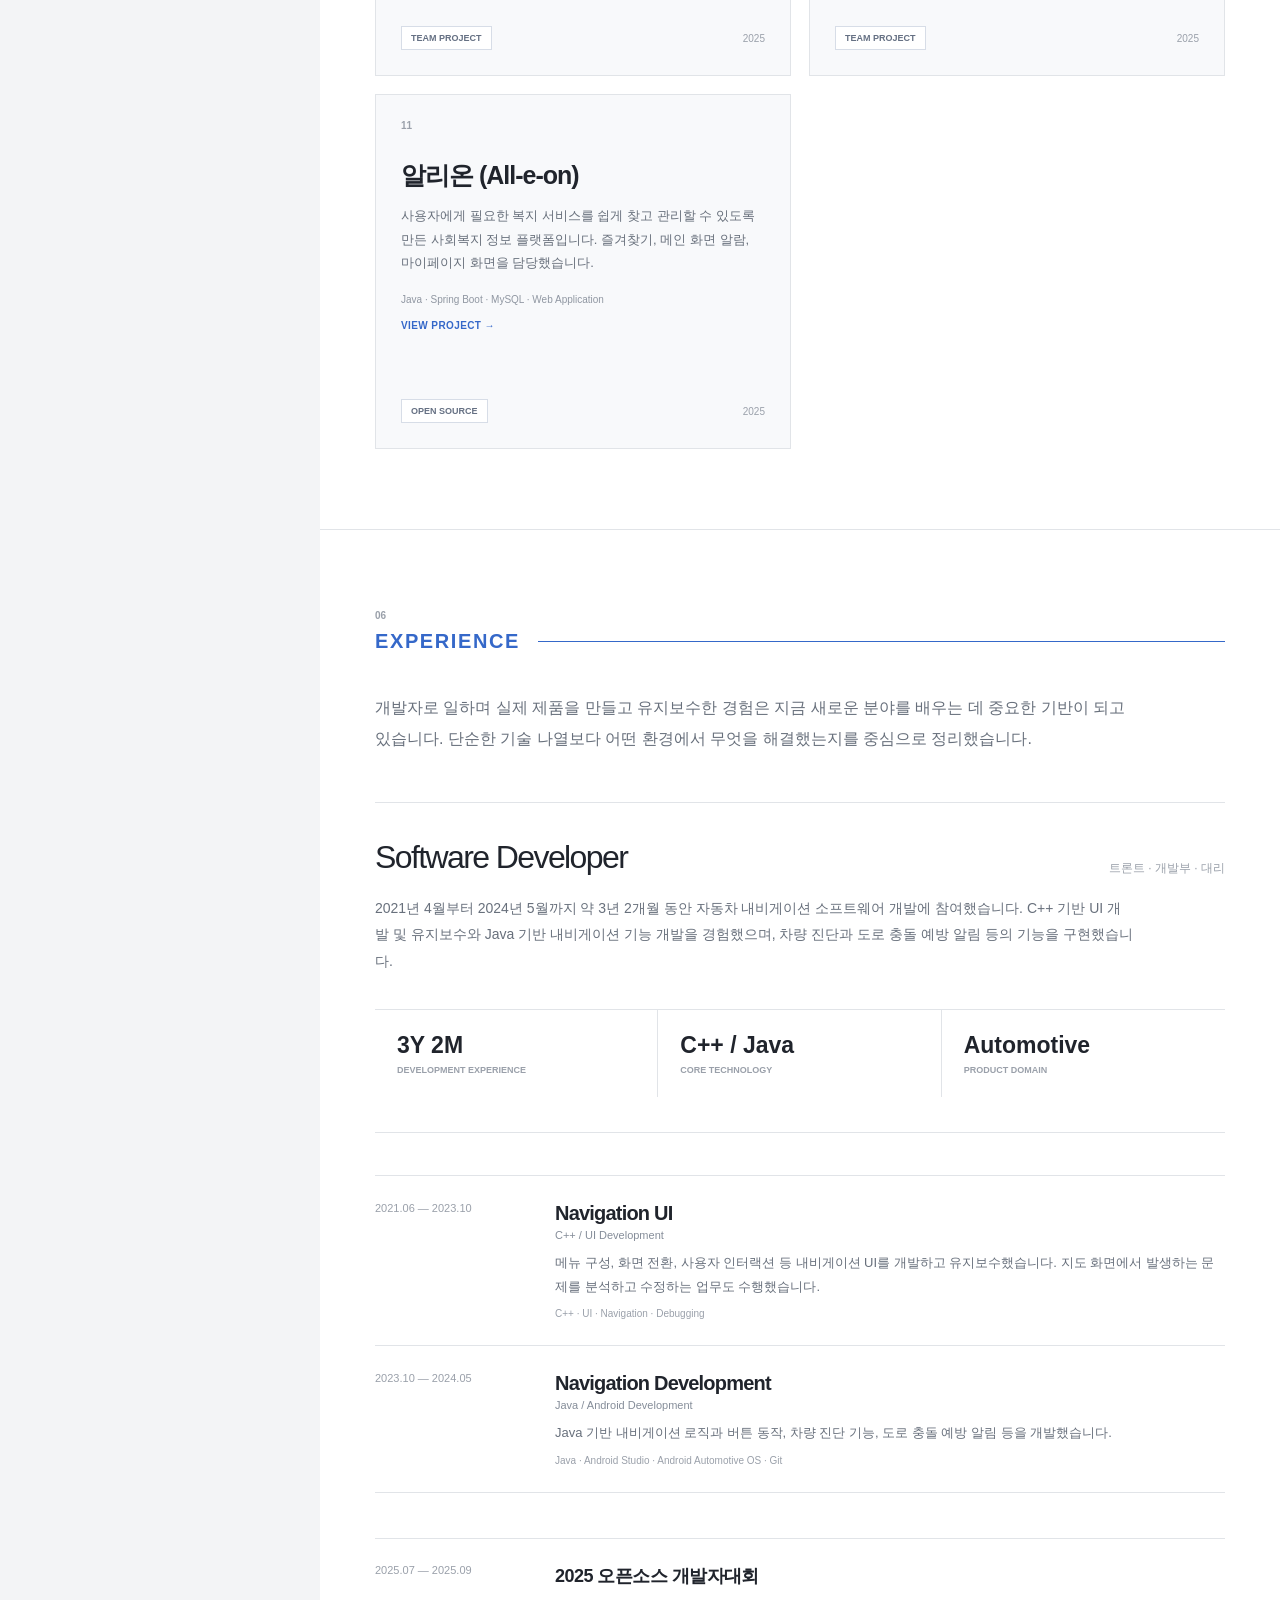
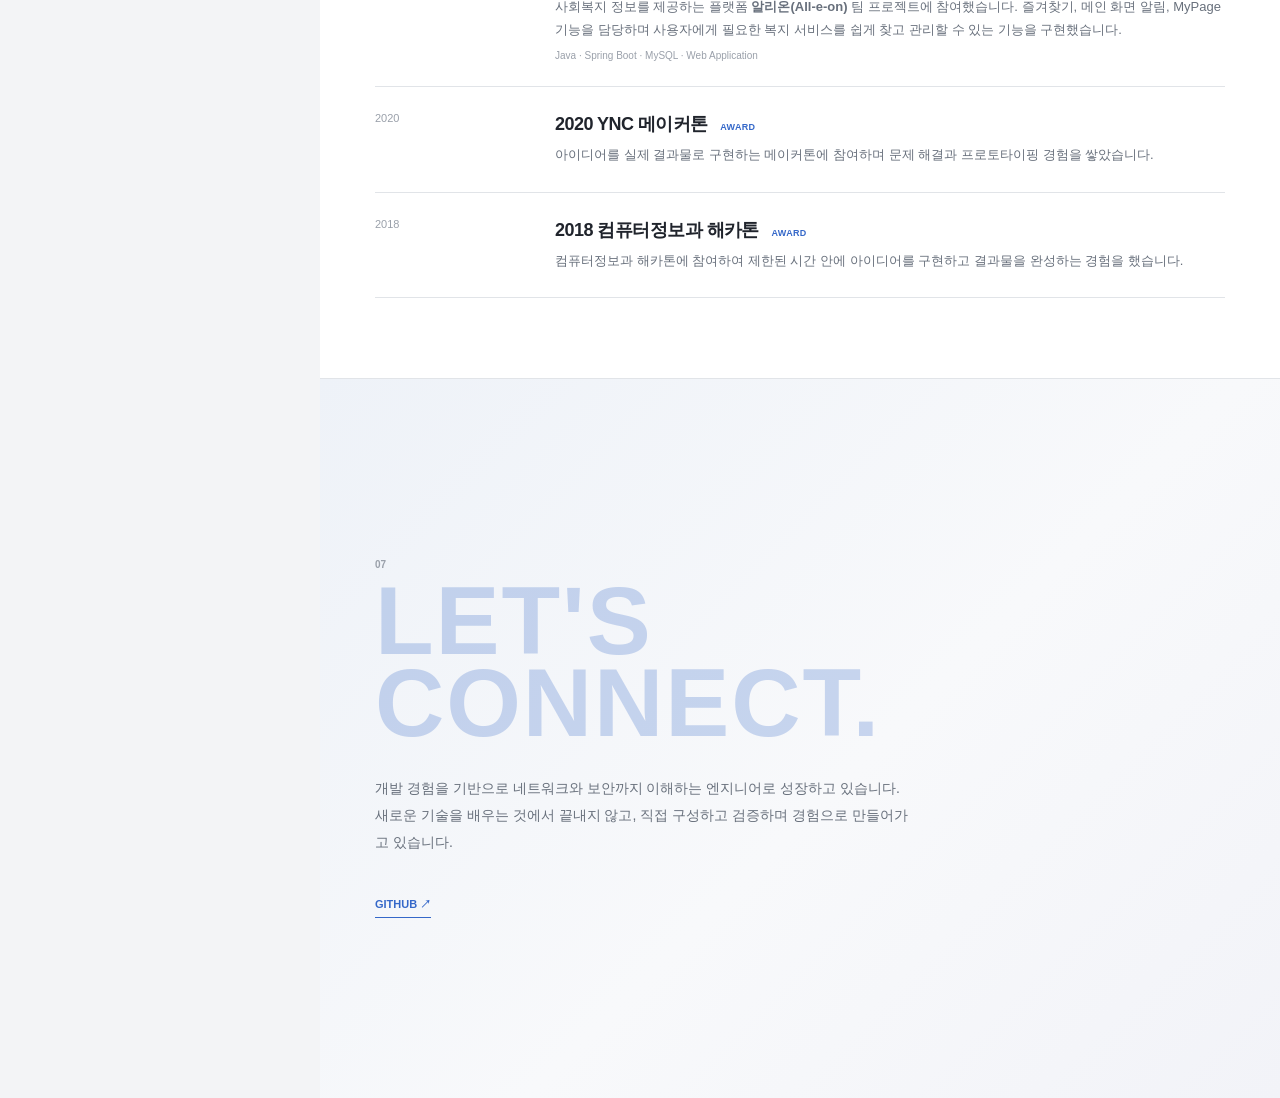
==== commit c72027cc: "프로필 이미지 크기 수정" ====
--- a/works/index.html
+++ b/works/index.html
@@ -220,7 +220,7 @@
       display: grid;
 
       grid-template-columns:
-        250px
+        300px
         minmax(300px, 1fr);
 
       gap: 55px;
@@ -229,8 +229,8 @@
     }
 
     .about-intro-image {
-      width: 250px;
-      height: 250px;
+      width: 300px;
+      height: 300px;
 
       overflow: hidden;
 
@@ -1519,8 +1519,8 @@
       }
 
       .about-intro-image {
-        width: 250px;
-        height: 250px;
+        width: 300px;
+        height: 300px;
       }
 
       .sidebar {
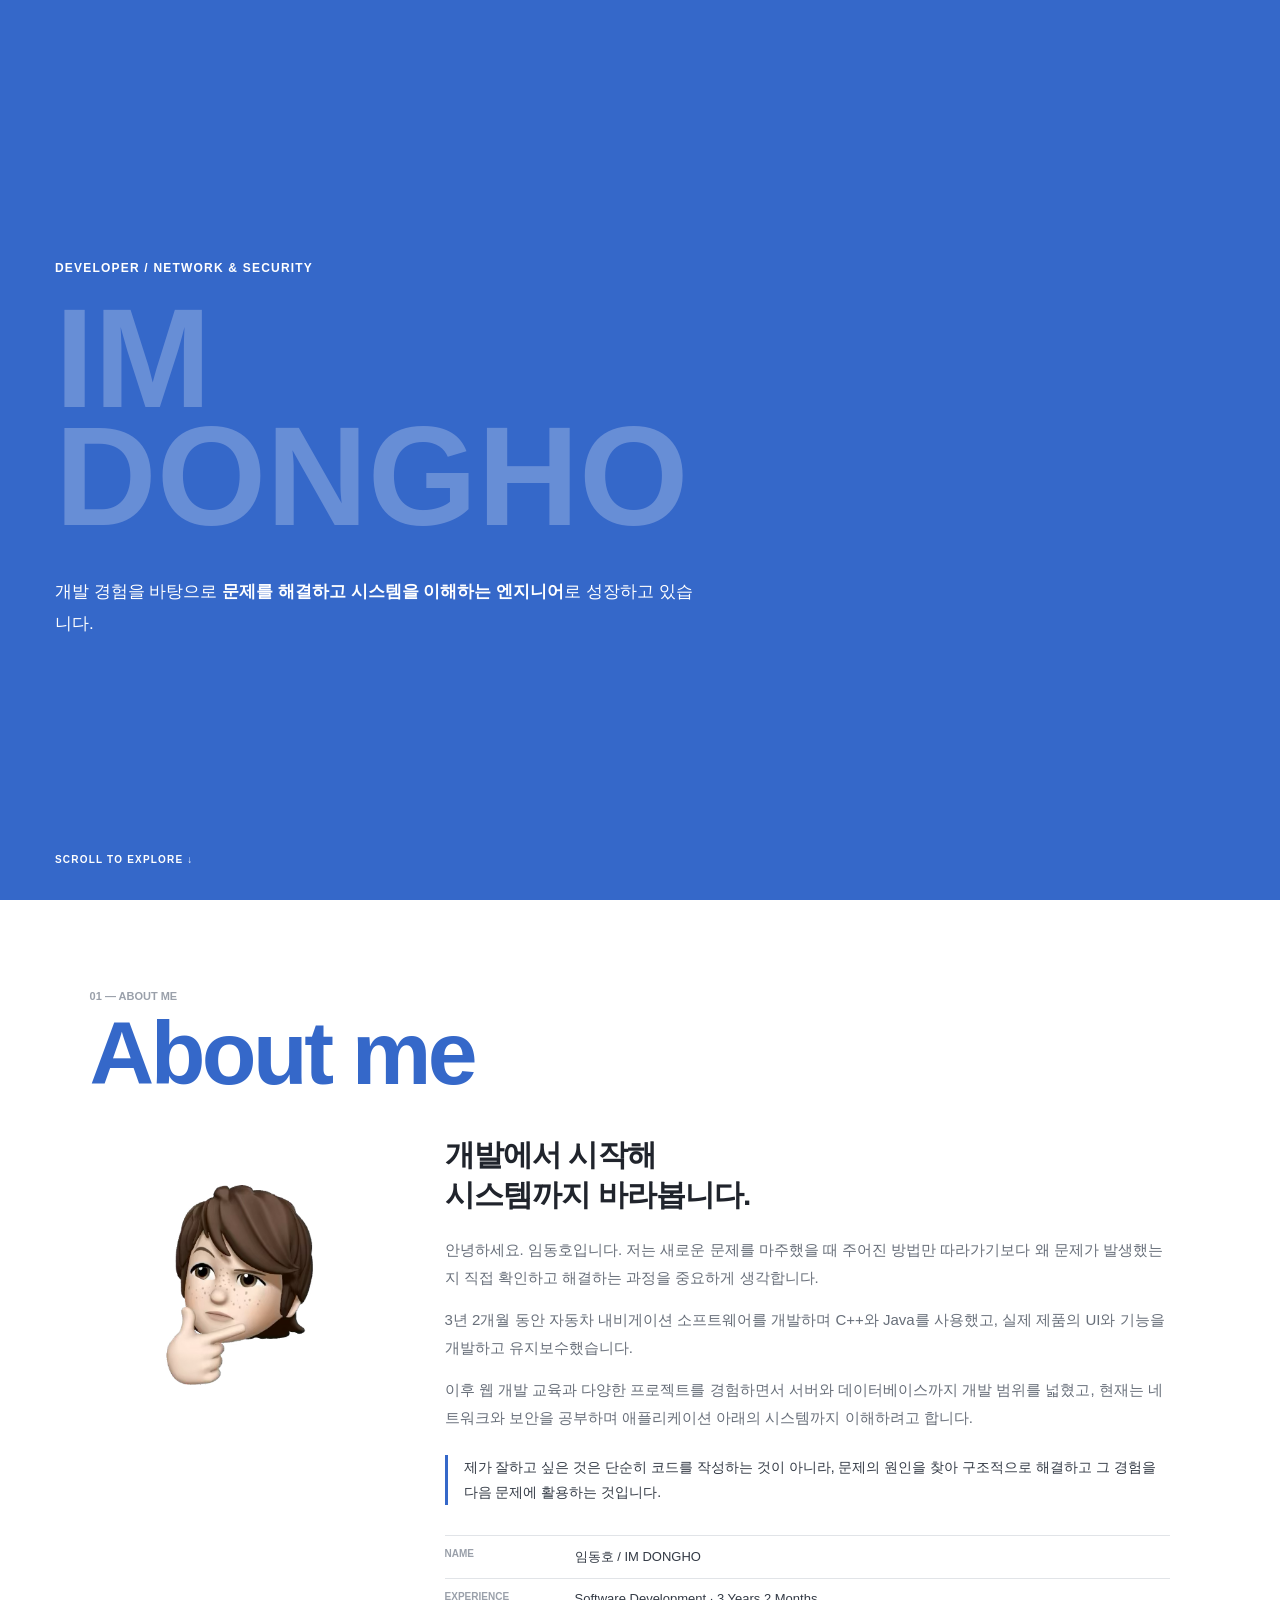
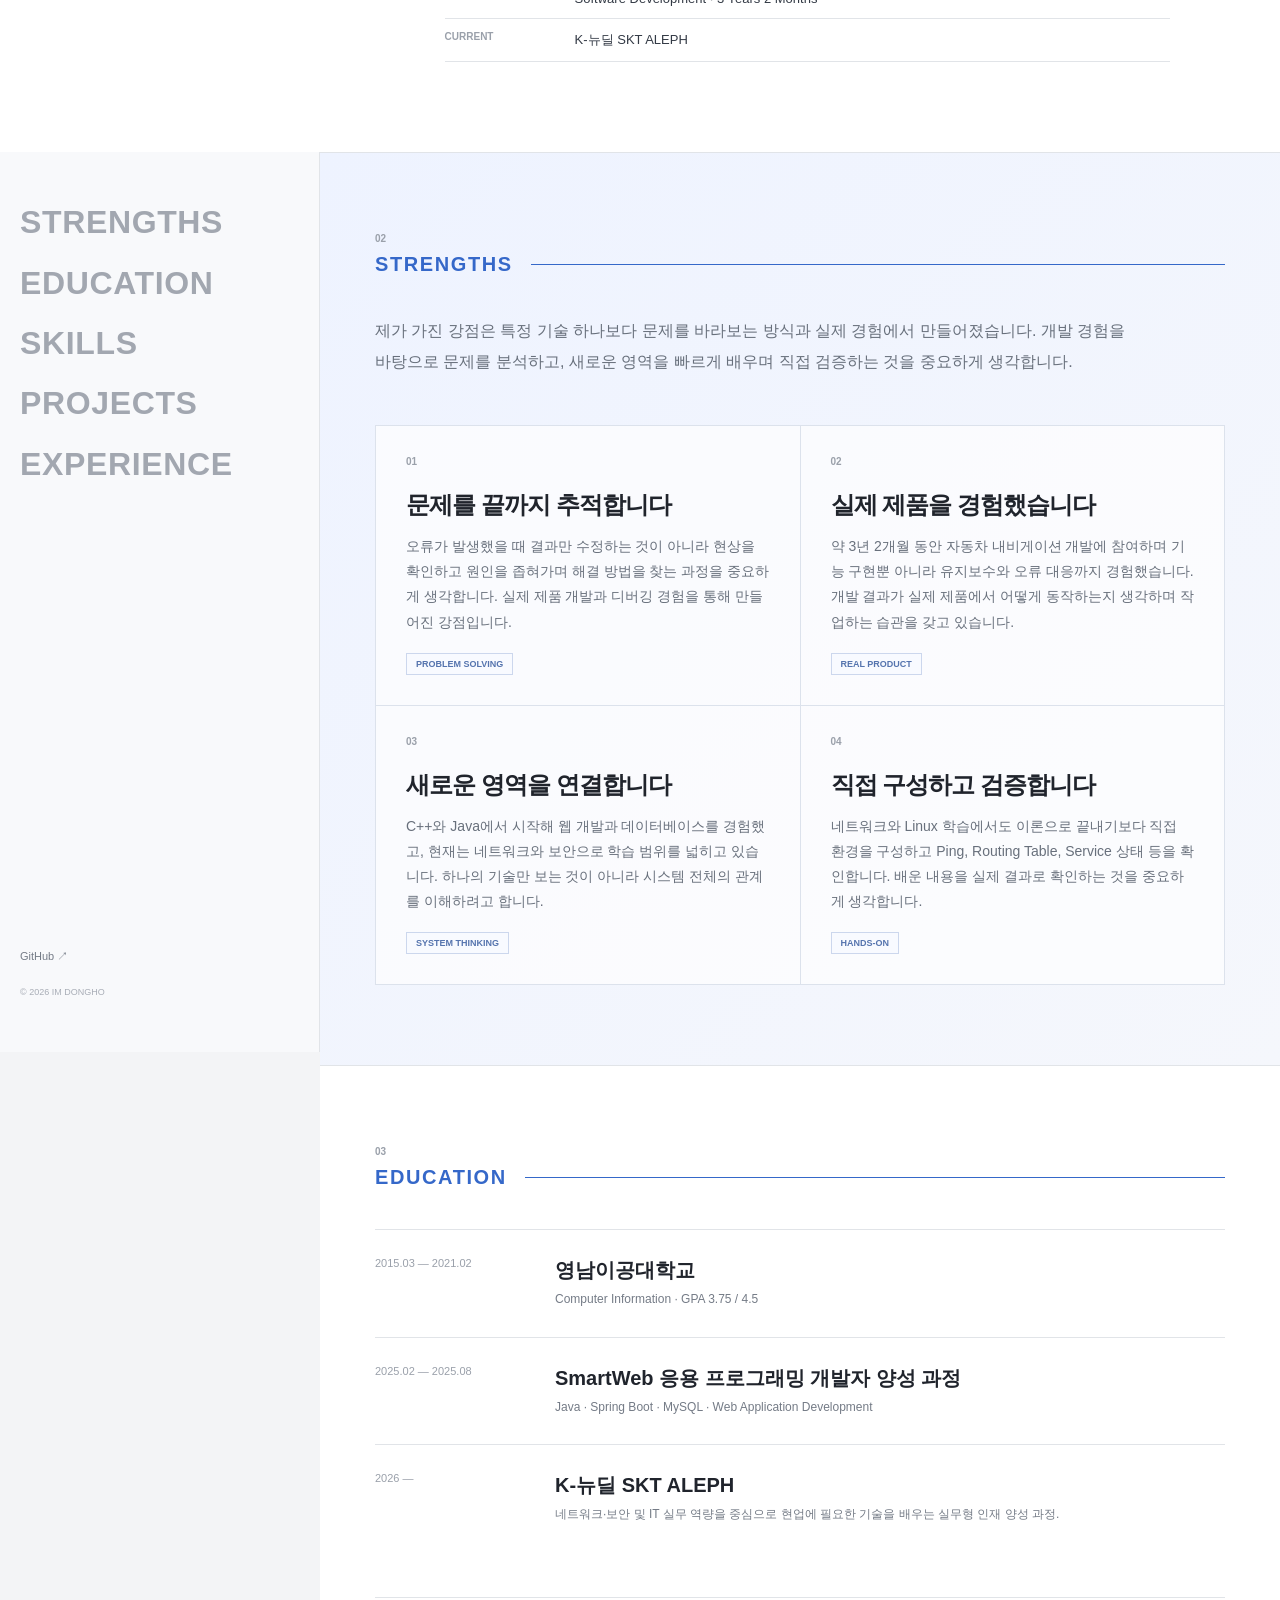
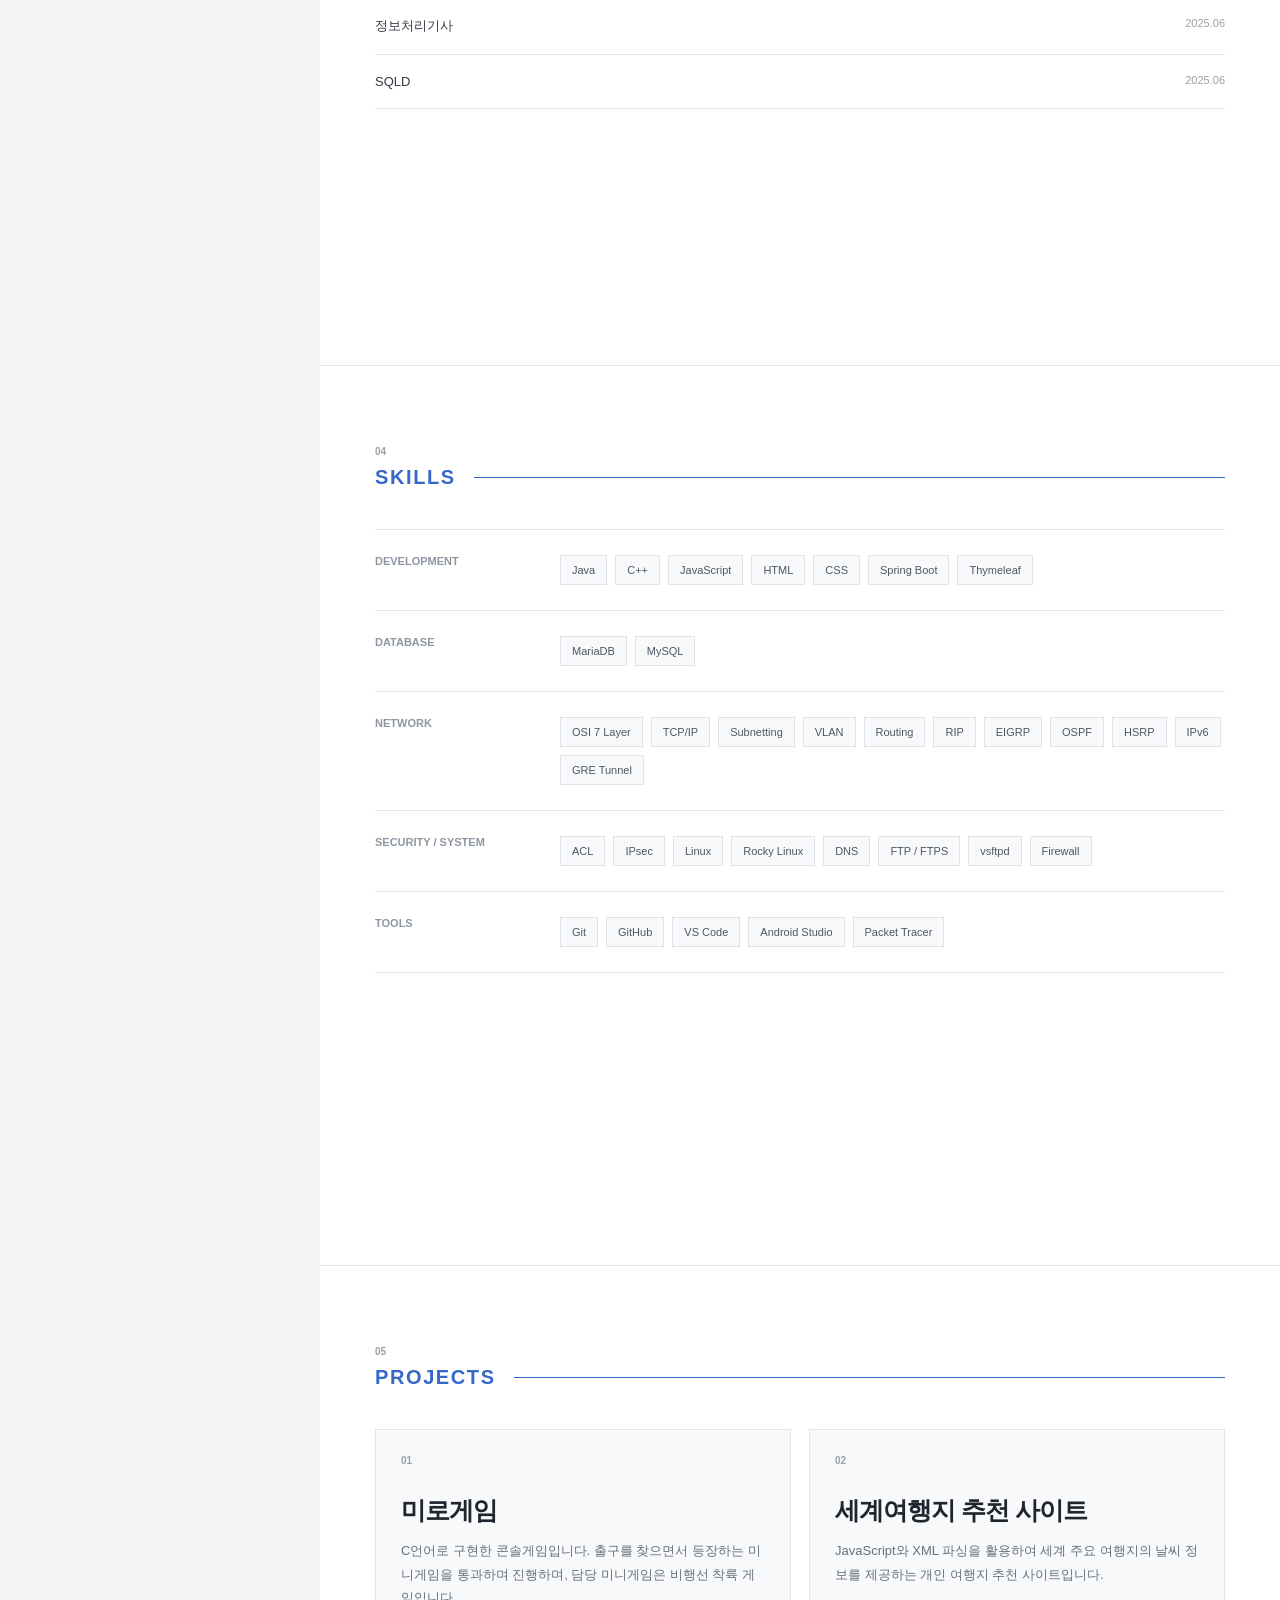
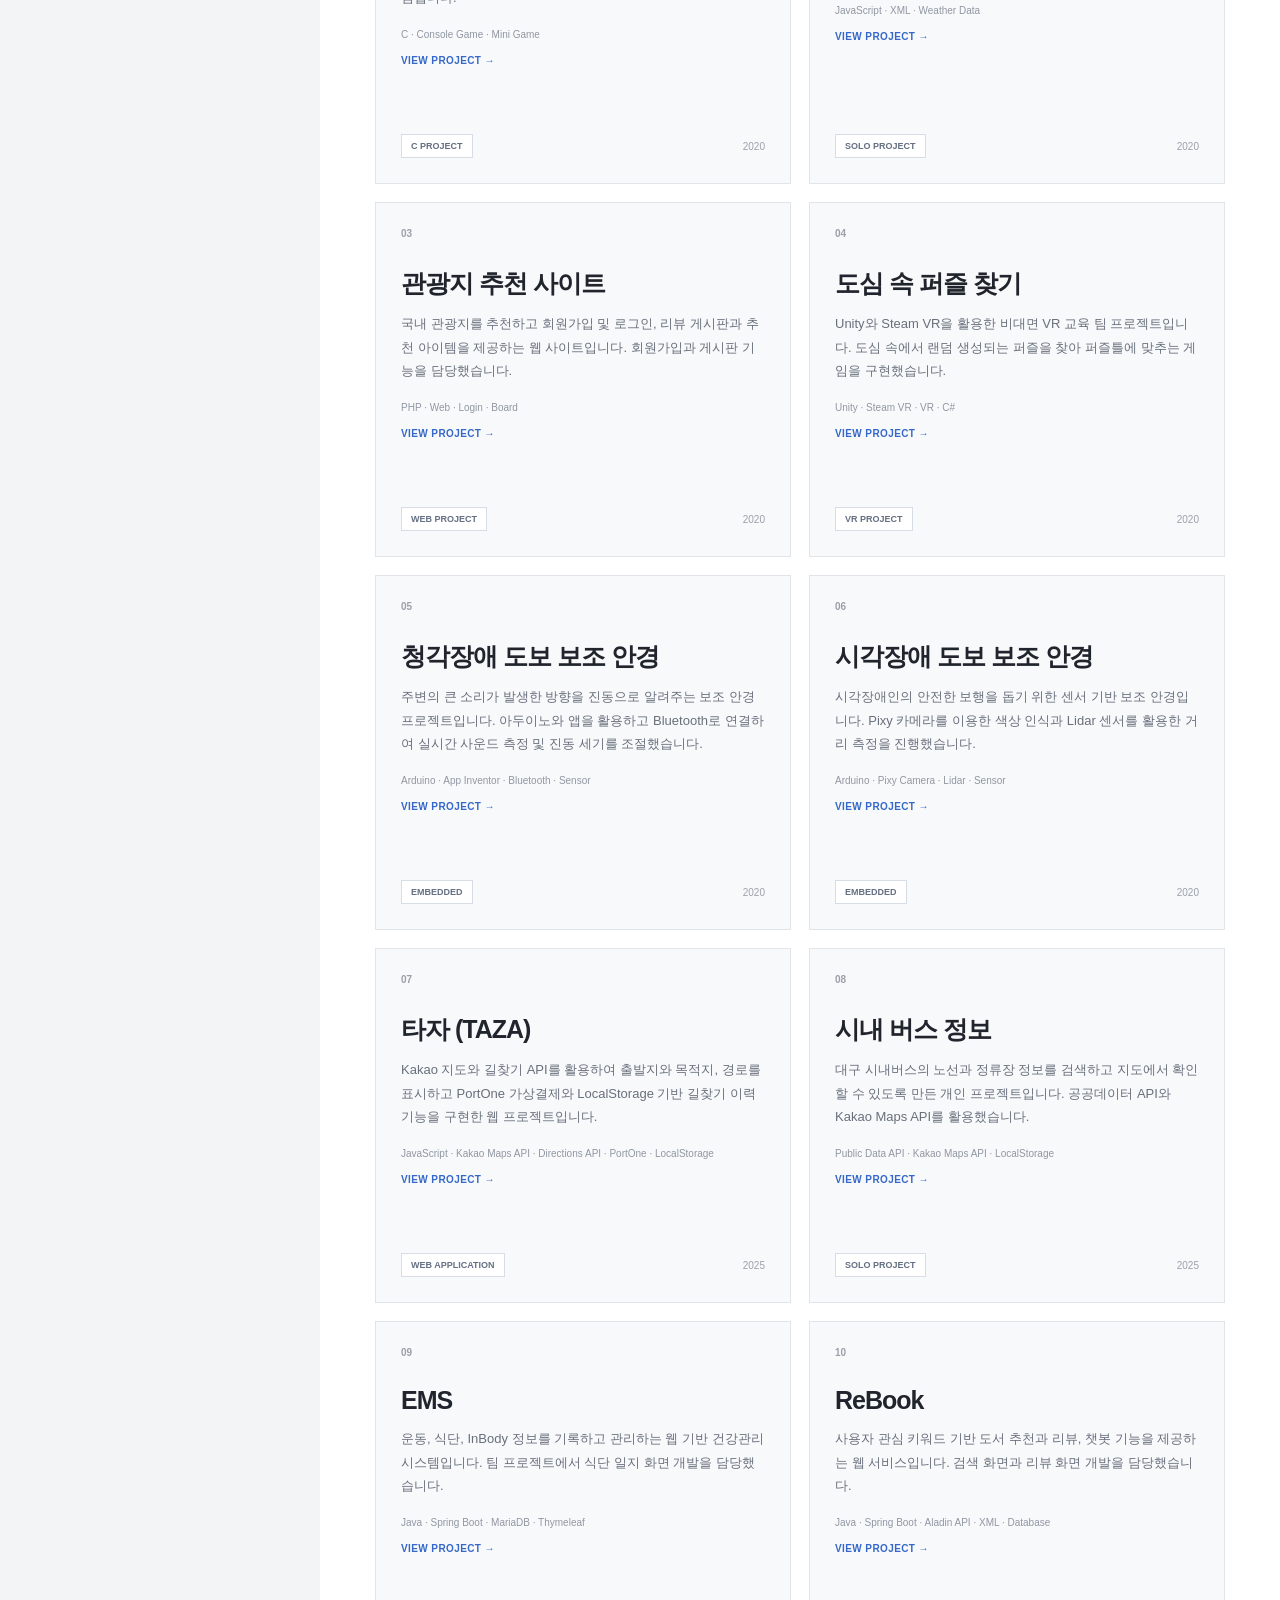
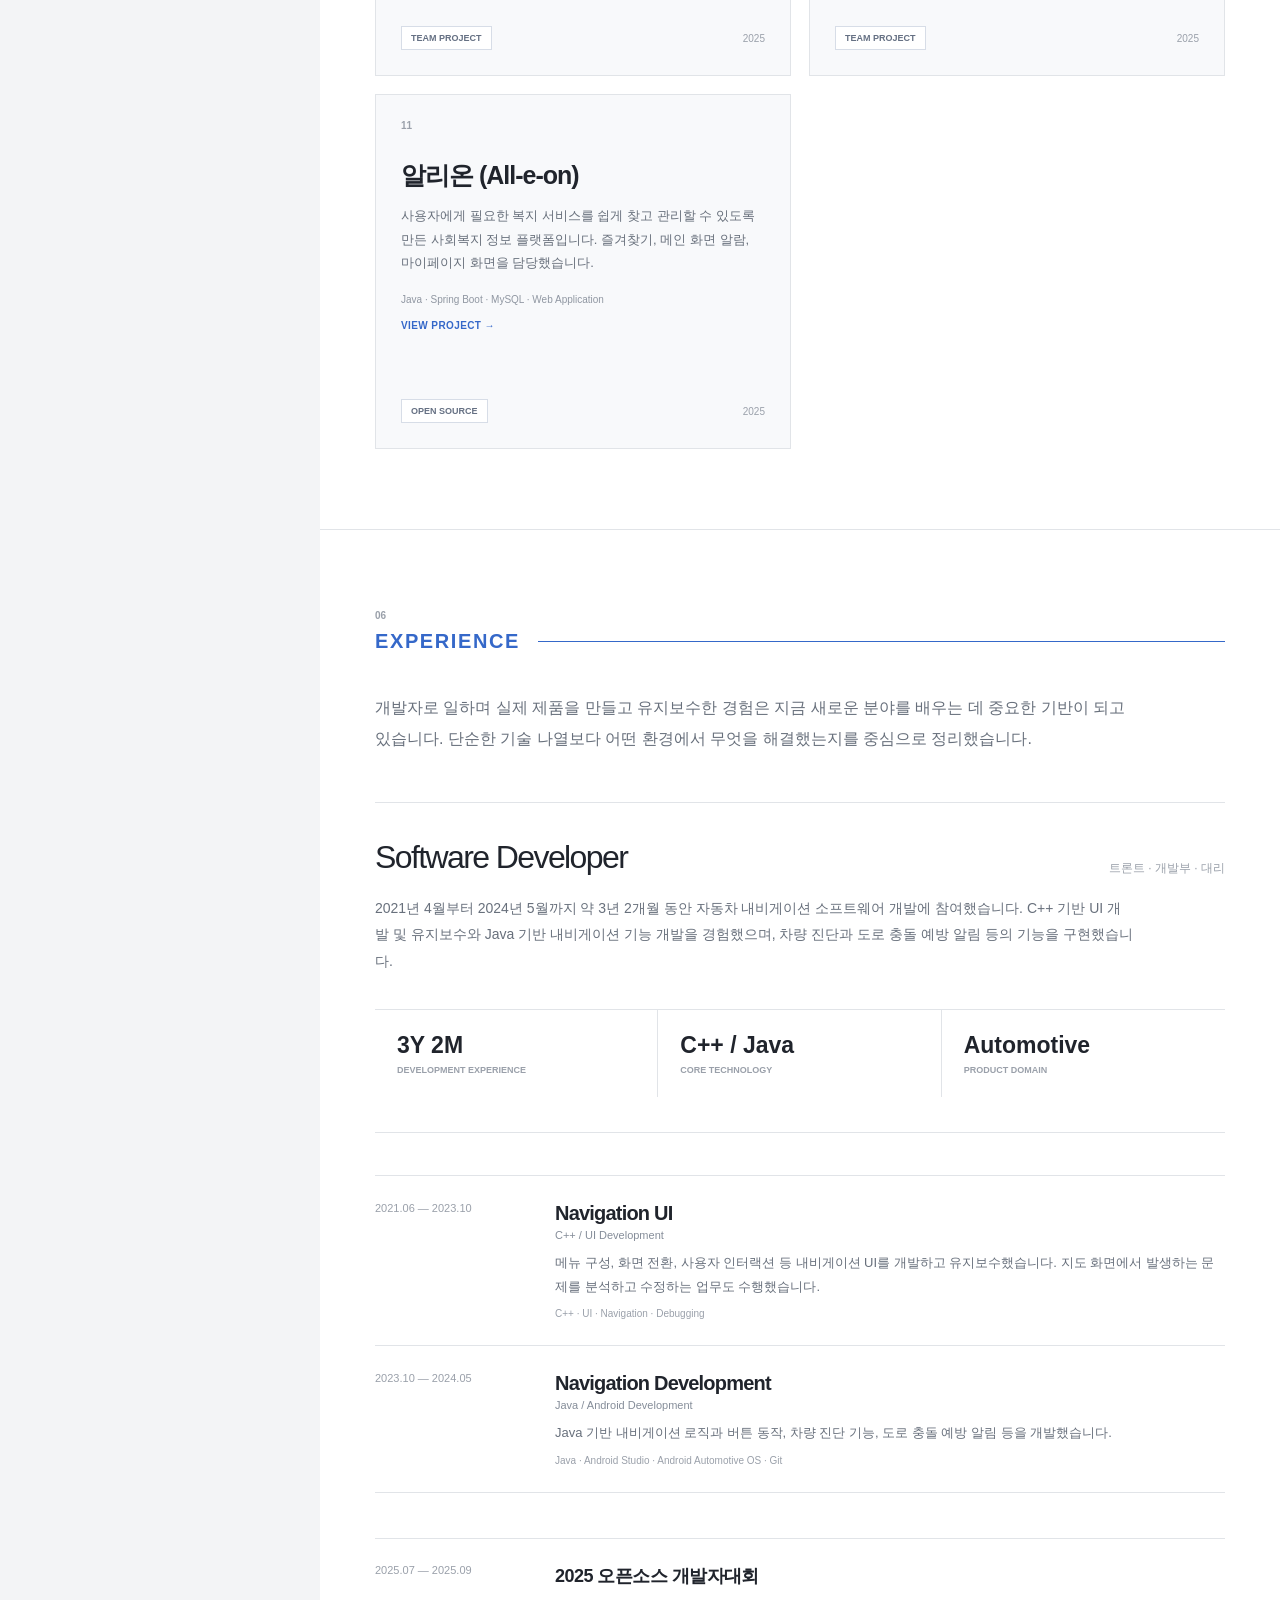
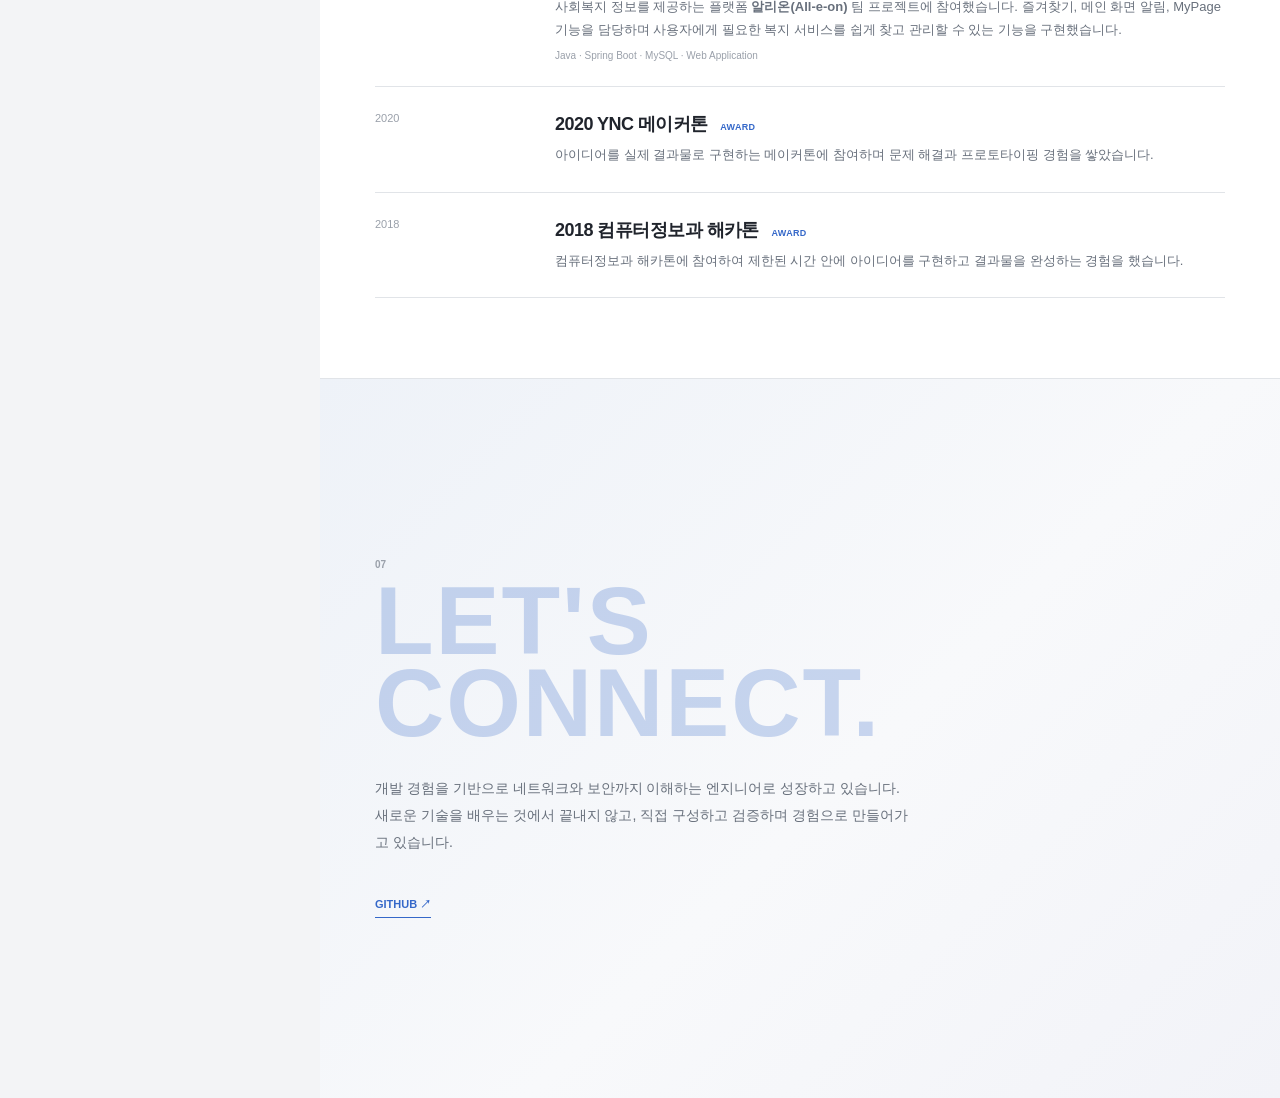
==== commit 3d895884: "누락된 자격증 정보 추가" ====
--- a/works/index.html
+++ b/works/index.html
@@ -647,6 +647,40 @@
       line-height: 1.7;
 
       color: #747b86;
+    }
+
+
+    /* =====================================================
+       CERTIFICATE
+    ===================================================== */
+
+    .certificate-list {
+      margin-top: 45px;
+
+      border-top: 1px solid var(--line);
+    }
+
+    .certificate-item {
+      display: flex;
+
+      justify-content: space-between;
+
+      padding: 19px 0;
+
+      border-bottom: 1px solid var(--line);
+    }
+
+    .certificate-name {
+      font-size: 13px;
+      font-weight: 500;
+
+      color: #333a45;
+    }
+
+    .certificate-date {
+      font-size: 11px;
+
+      color: #9aa0aa;
     }
 
 
@@ -1464,7 +1498,7 @@
     }
 
     /* =====================================================
-      SIDEBAR RESPONSIVE SIZE
+       SIDEBAR RESPONSIVE SIZE
     ===================================================== */
 
     @media (max-width: 1300px) and (min-width: 1101px) {
@@ -1624,6 +1658,12 @@
 
       .project-card {
         min-height: 320px;
+      }
+
+      .certificate-item {
+        flex-direction: column;
+
+        gap: 6px;
       }
 
       .project-modal {
@@ -2143,6 +2183,40 @@
             </div>
 
           </div>
+
+        </div>
+
+
+        <div class="certificate-list">
+
+
+          <div class="certificate-item">
+
+            <div class="certificate-name">
+              정보처리기사
+            </div>
+
+
+            <div class="certificate-date">
+              2025.06
+            </div>
+
+          </div>
+
+
+          <div class="certificate-item">
+
+            <div class="certificate-name">
+              SQLD
+            </div>
+
+
+            <div class="certificate-date">
+              2025.06
+            </div>
+
+          </div>
+
 
         </div>
 
@@ -3259,7 +3333,7 @@
 
   <!-- =====================================================
        BACK TO TOP
-  ===================================================== -->
+    ===================================================== -->
 
   <button
     type="button"
@@ -3346,8 +3420,7 @@
 
 
           <div id="modalImagePlaceholder">
-            PROJECT IMAGE<br>
-            프로젝트 이미지를 연결하면 이 영역에 표시됩니다.
+            PROJECT IMAGE
           </div>
 
         </div>
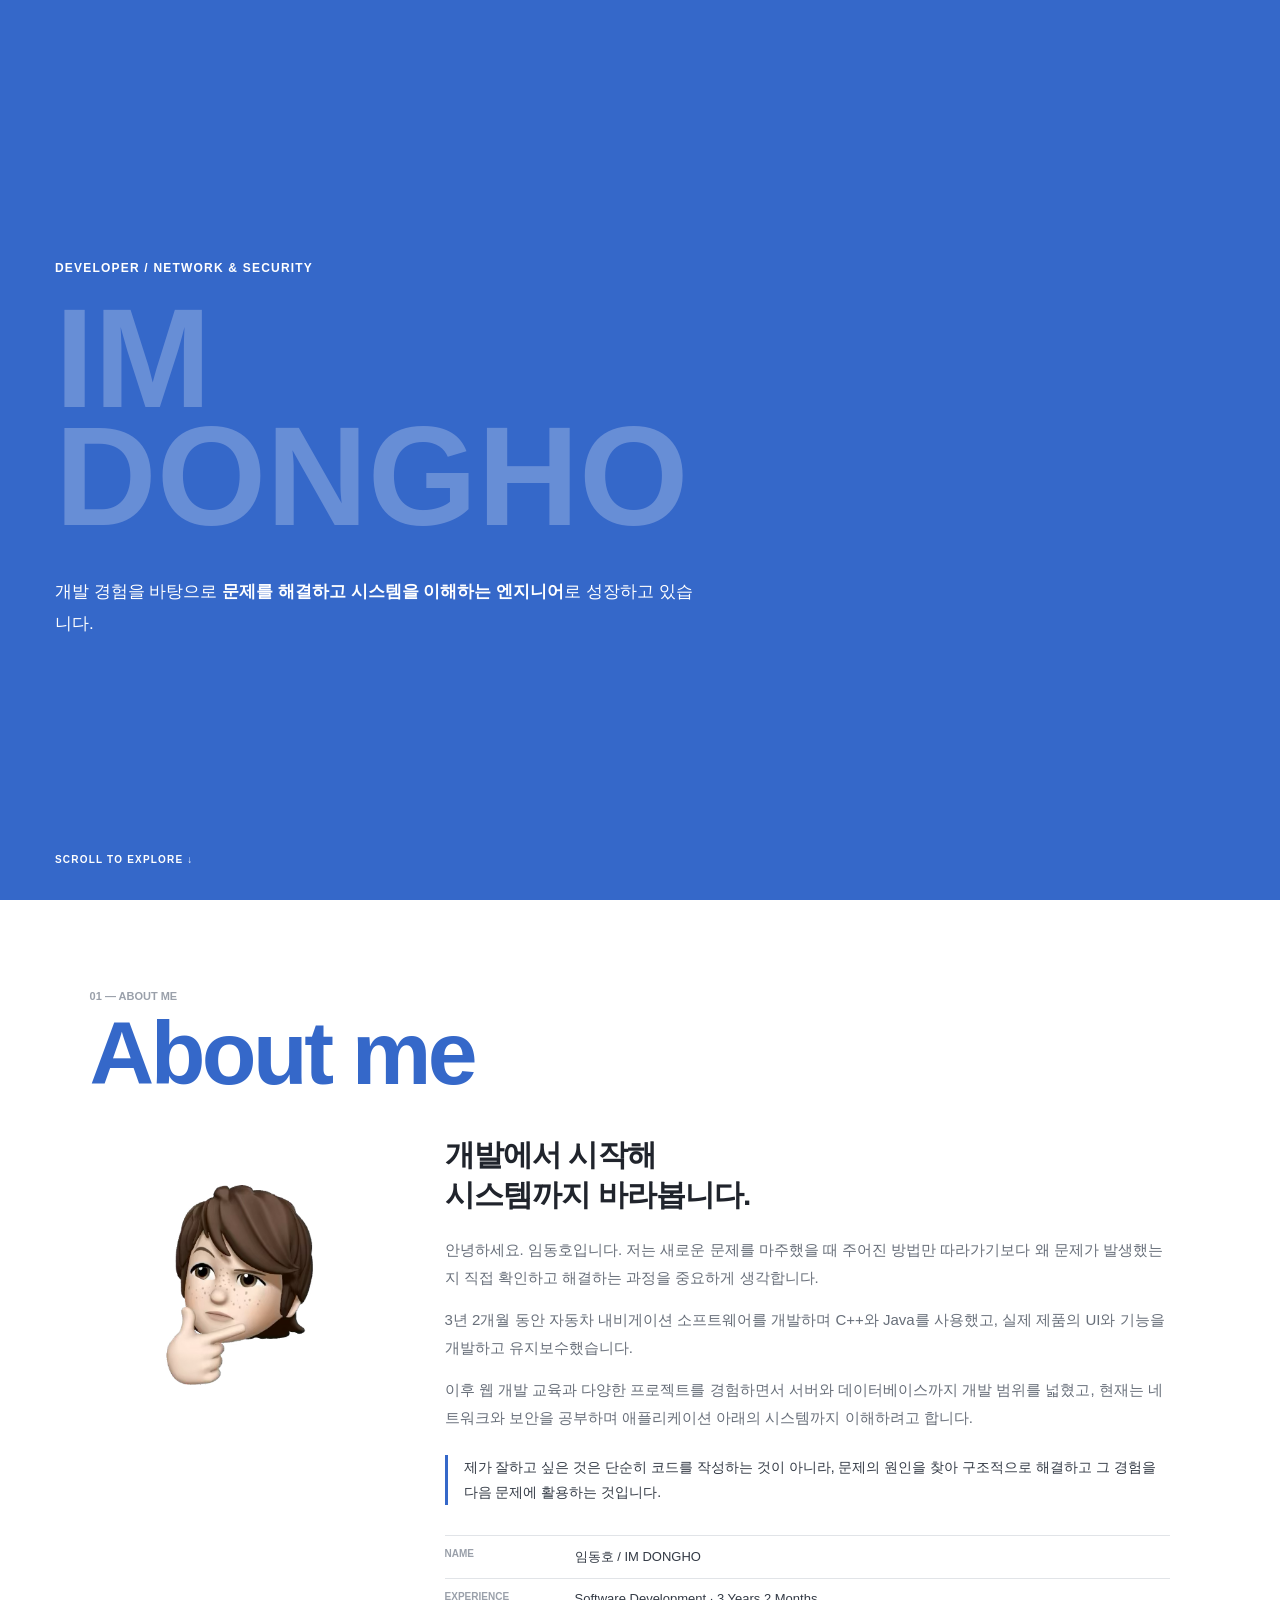
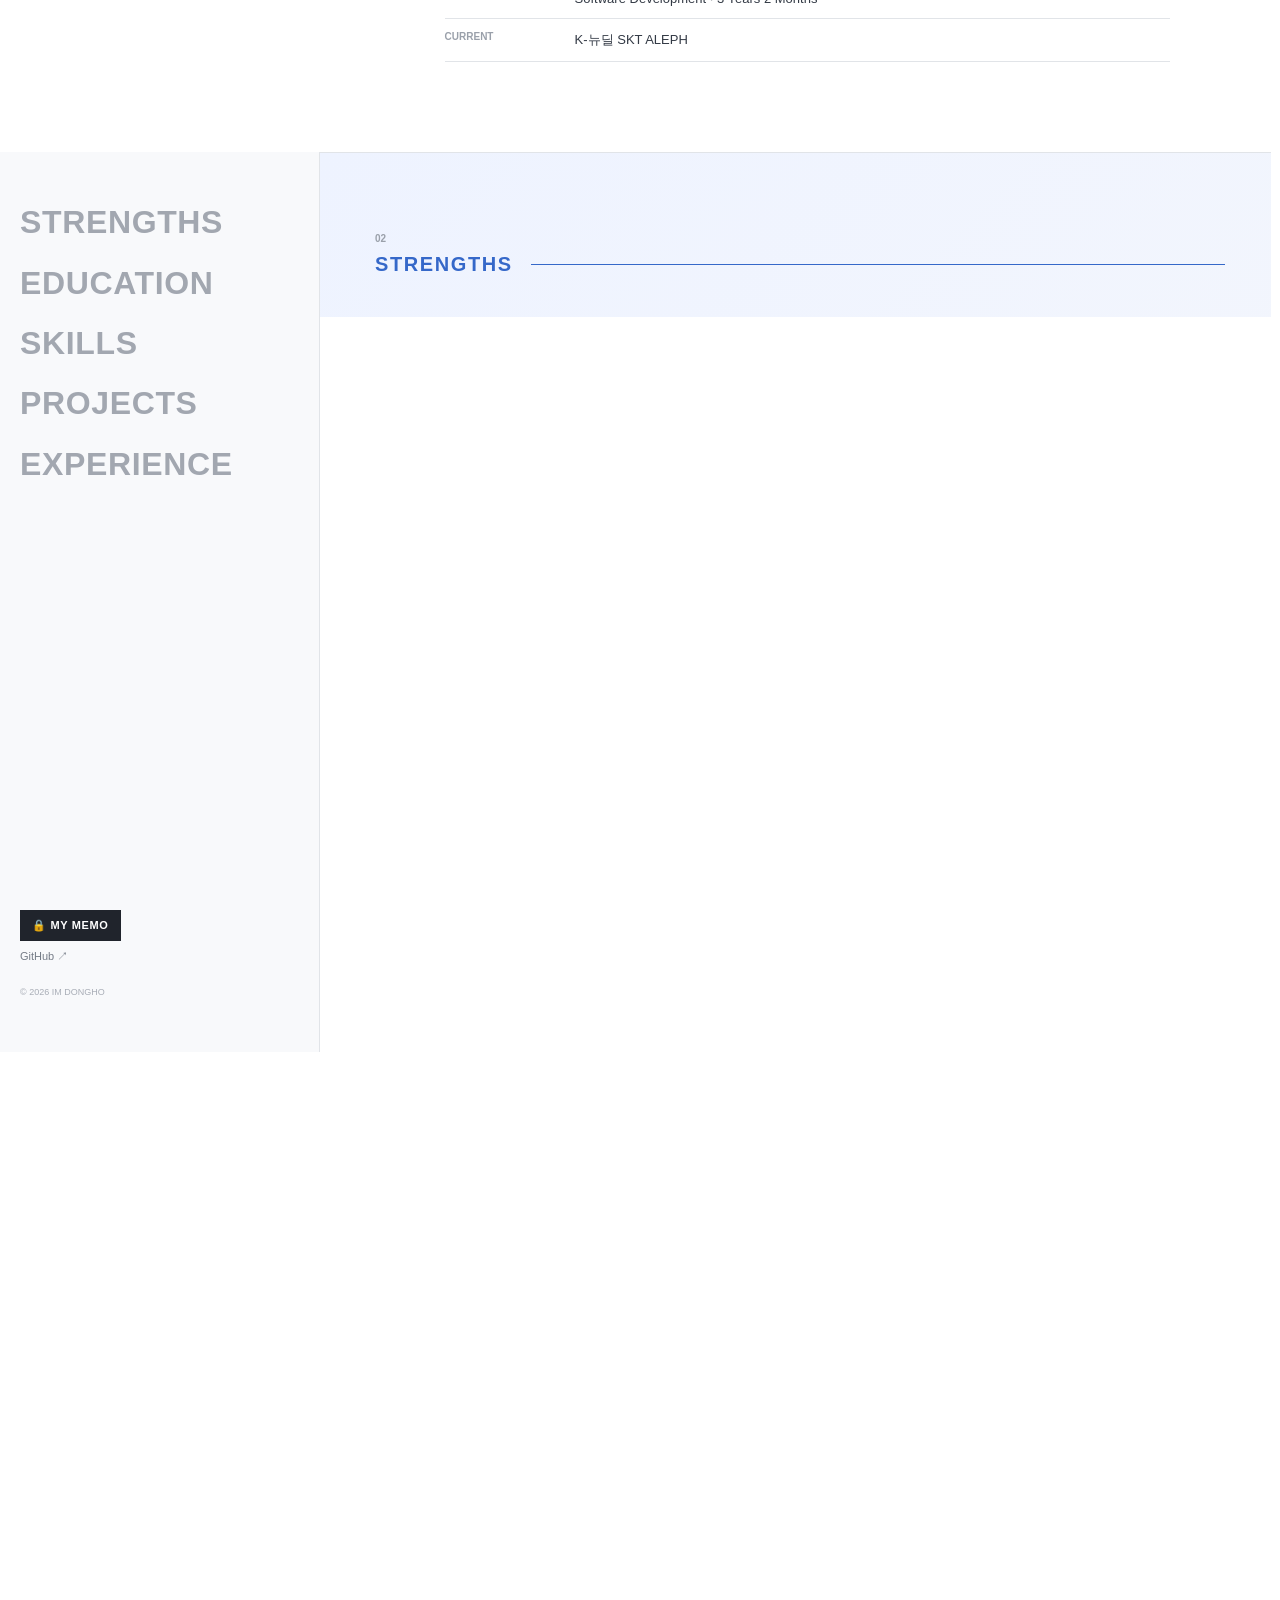
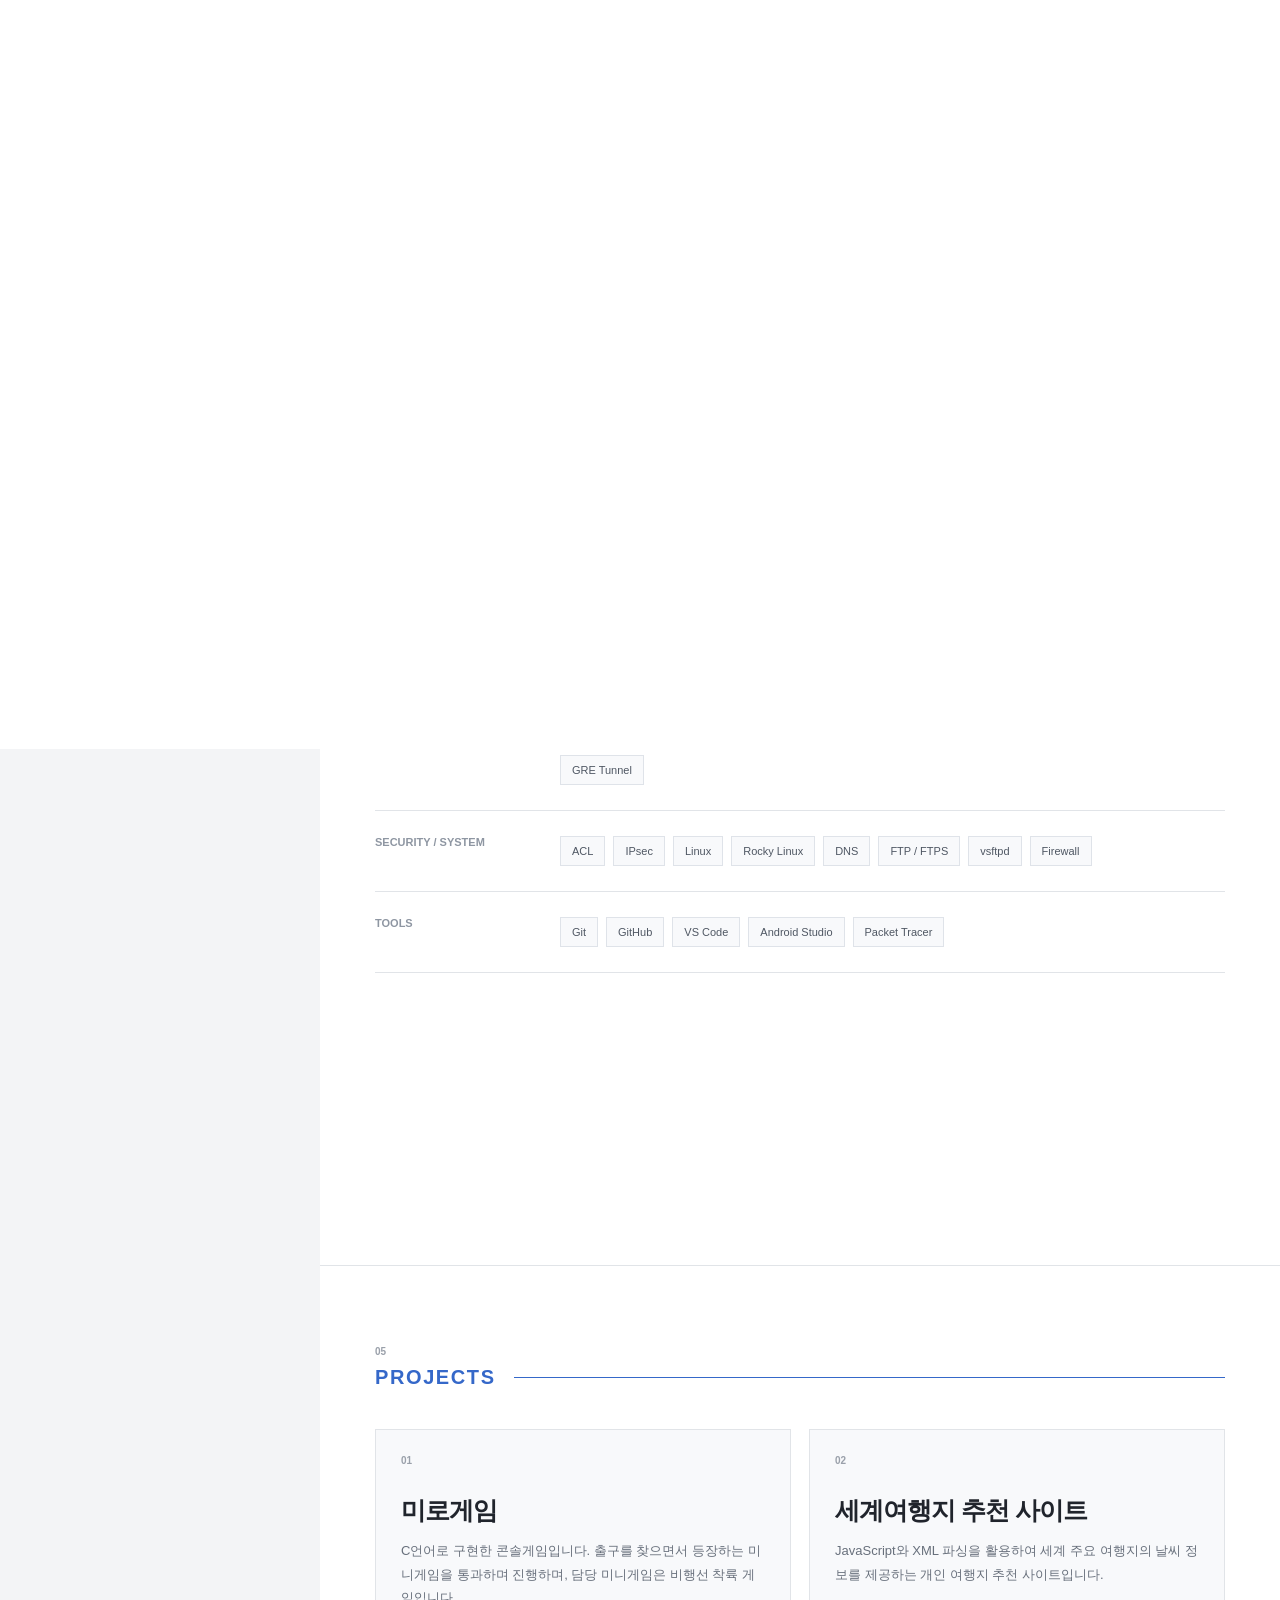
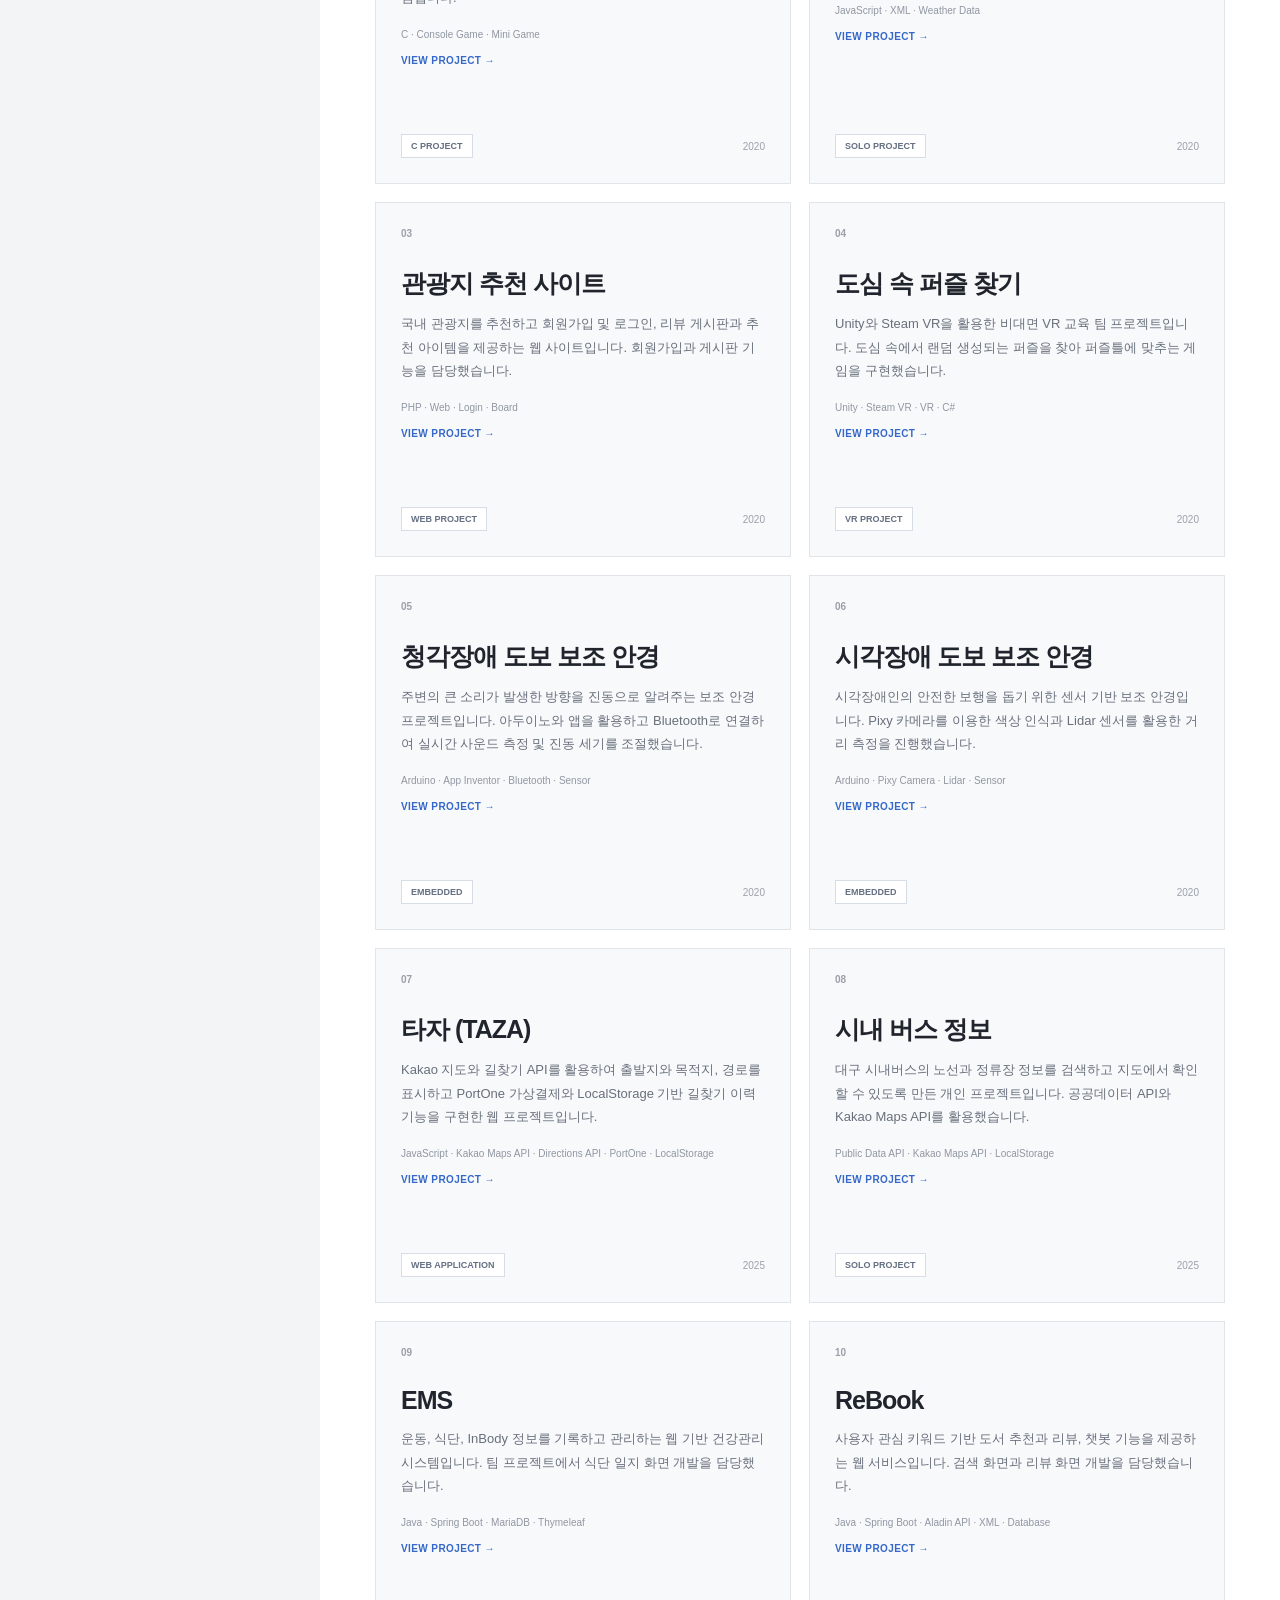
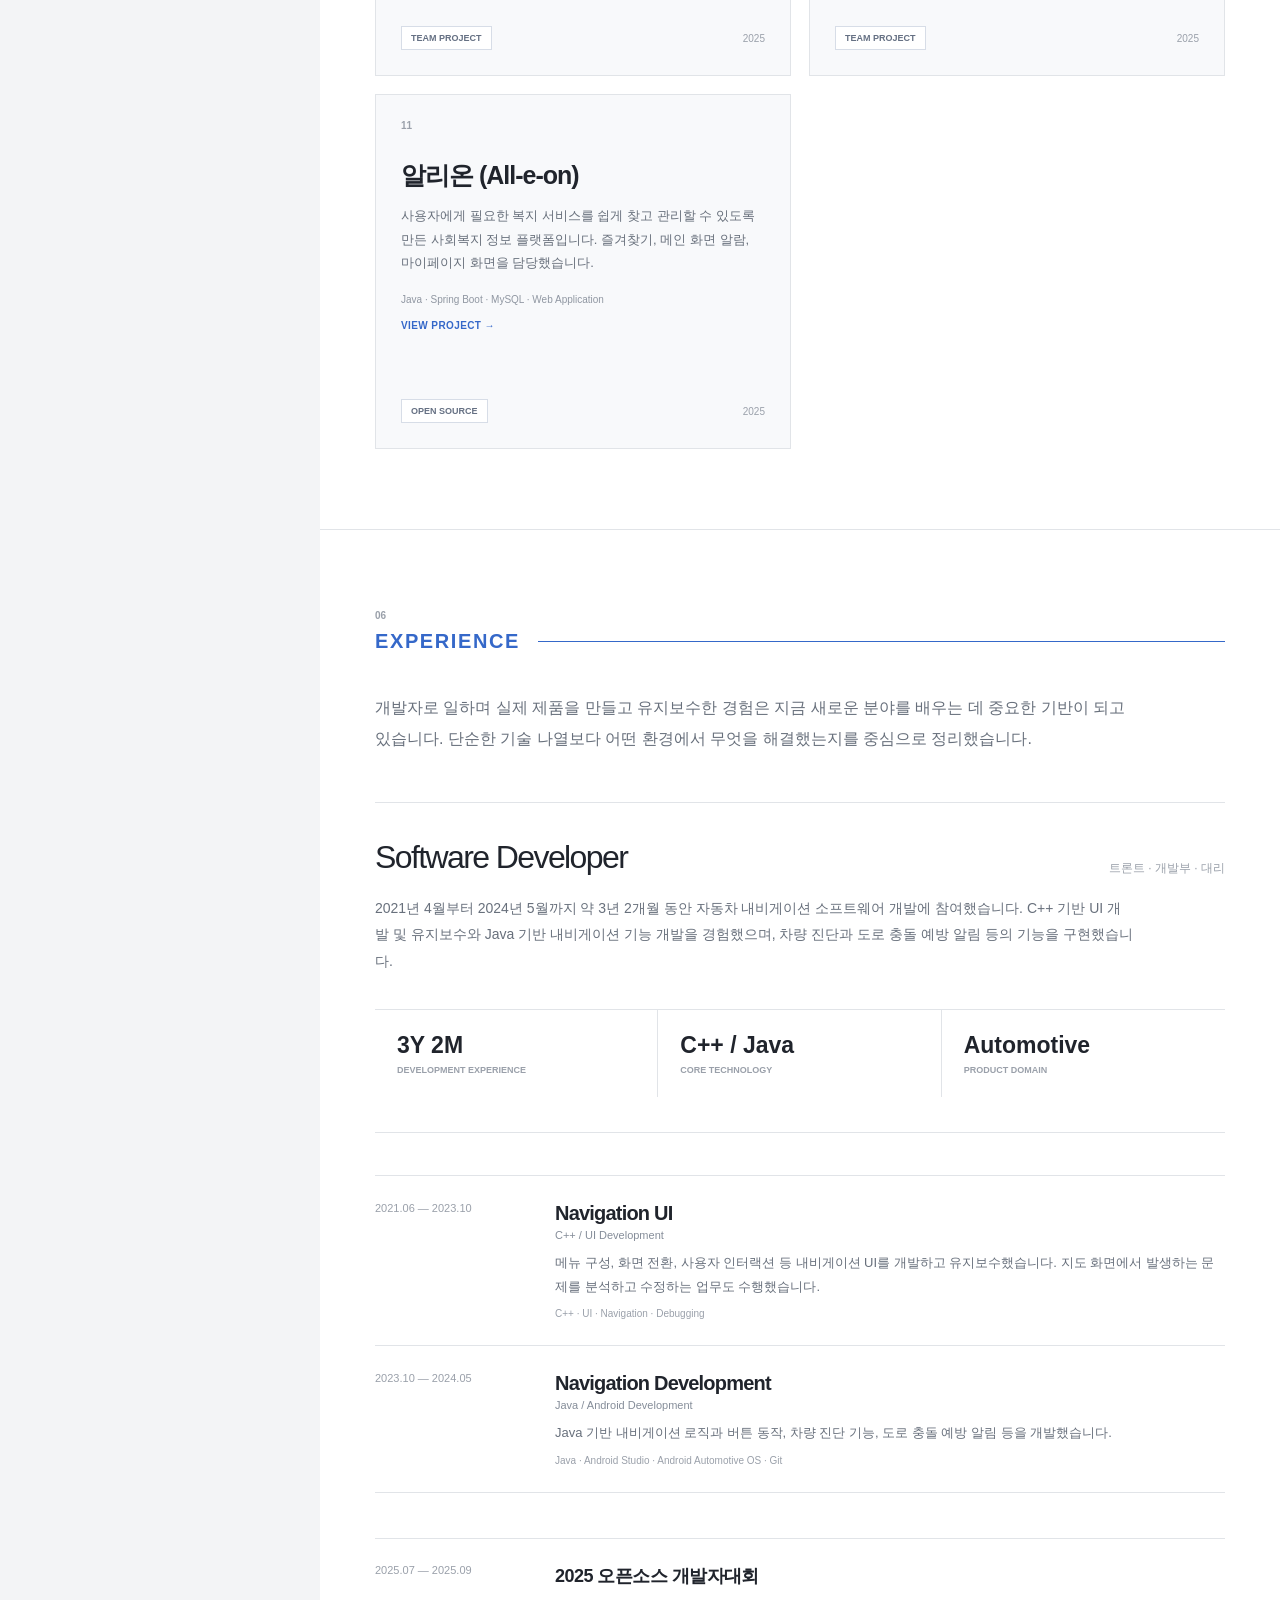
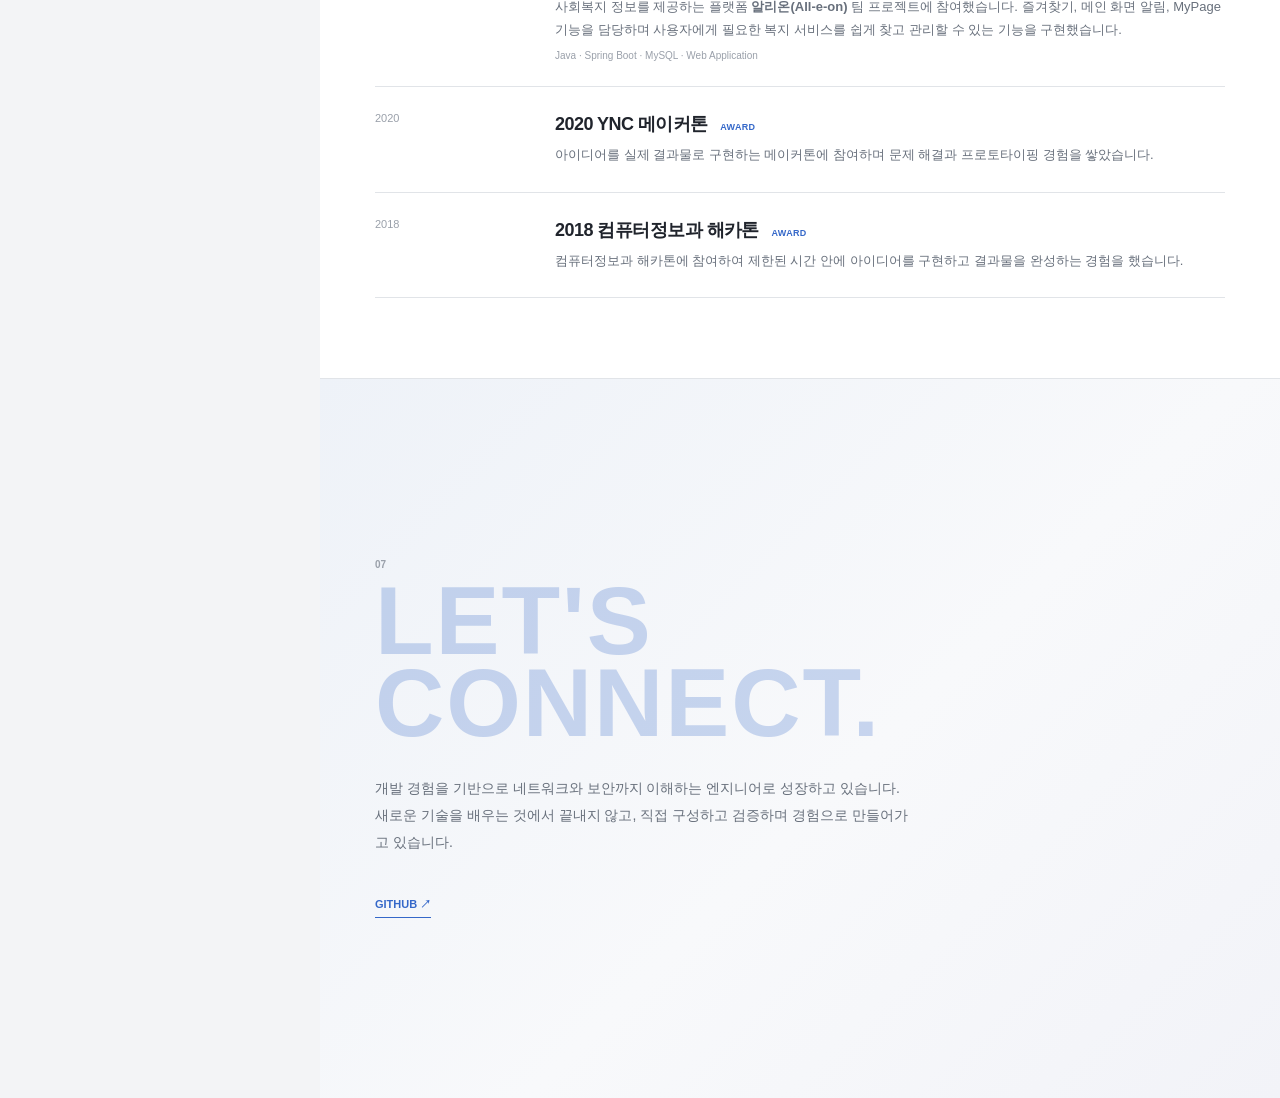
==== commit d4914d1d: "MY MEMO 버튼과 모달 화면 추가 과제 8(소개 페이지에 패스키 달기)에서 공개 소개 페이지는 그대로 두고, 비공개 메모로 들어가는 자리를 따로 만들었다.  - 사이드바 Git" ====
--- a/works/index.html
+++ b/works/index.html
@@ -5,6 +5,11 @@
   <meta name="viewport" content="width=device-width, initial-scale=1.0">
 
   <title>IM DONGHO — Portfolio</title>
+
+  <link rel="icon" type="image/png" href="images/index/profile.png">
+
+  <!-- MY MEMO: 패스키로 잠긴 비공개 메모 (코드는 memo/ 폴더) -->
+  <link rel="stylesheet" href="memo/memo.css">
 
   <style>
 
@@ -1927,6 +1932,14 @@
 
 
       <div class="sidebar-bottom">
+
+        <button
+          type="button"
+          class="my-memo-button"
+          data-my-memo-open
+        >
+          🔒 MY MEMO
+        </button>
 
         <a
           href="https://github.com/imdongho"
@@ -4278,5 +4291,10 @@
   </script>
 
 
+  <!-- MY MEMO -->
+  <script src="memo/config.js"></script>
+  <script src="memo/memo.js"></script>
+
+
 </body>
 </html>
--- a/works/memo/memo.css
+++ b/works/memo/memo.css
@@ -0,0 +1,568 @@
+/* =====================================================
+   MY MEMO — 패스키로 잠긴 비공개 메모
+   사이트의 프로젝트 모달과 같은 틀을 쓰고,
+   맨 위 줄무늬 띠로 비공개 영역임을 표시한다.
+===================================================== */
+
+
+/* 사이드바 버튼 (GitHub 링크 위) */
+
+.my-memo-button {
+  align-self: flex-start;
+
+  padding: 9px 12px;
+
+  border: none;
+  background: var(--ink);
+
+  font-size: 11px;
+  font-weight: 700;
+  letter-spacing: 0.06em;
+
+  color: #ffffff;
+
+  cursor: pointer;
+
+  transition: background 0.2s ease;
+}
+
+.my-memo-button:hover {
+  background: var(--accent);
+}
+
+
+/* 모달 틀 */
+
+.mm-modal {
+  position: fixed;
+  inset: 0;
+
+  display: flex;
+  align-items: center;
+  justify-content: center;
+
+  padding: 30px;
+
+  background: rgba(15, 23, 42, 0.42);
+  backdrop-filter: blur(5px);
+
+  opacity: 0;
+  visibility: hidden;
+
+  transition:
+    opacity 0.25s ease,
+    visibility 0.25s ease;
+
+  z-index: 1100;
+}
+
+.mm-modal.active {
+  opacity: 1;
+  visibility: visible;
+}
+
+.mm-panel {
+  position: relative;
+
+  width: min(640px, 100%);
+  max-height: 90vh;
+  overflow-y: auto;
+
+  background: #ffffff;
+  border: 1px solid #e1e5eb;
+
+  box-shadow: 0 30px 80px rgba(15, 23, 42, 0.18);
+
+  transform: translateY(20px);
+  transition: transform 0.25s ease;
+}
+
+.mm-modal.active .mm-panel {
+  transform: translateY(0);
+}
+
+/* 비공개 표시 줄무늬 띠 */
+.mm-band {
+  position: sticky;
+  top: 0;
+
+  height: 6px;
+
+  background: repeating-linear-gradient(
+    -45deg,
+    #20242c 0,
+    #20242c 8px,
+    #3a3f4a 8px,
+    #3a3f4a 16px
+  );
+
+  z-index: 1;
+}
+
+.mm-inner {
+  padding: 30px 34px 34px;
+}
+
+.mm-top {
+  position: absolute;
+  top: 22px;
+  right: 20px;
+
+  display: flex;
+  align-items: center;
+
+  gap: 16px;
+
+  z-index: 2;
+}
+
+.mm-close {
+  width: 34px;
+  height: 34px;
+
+  display: flex;
+  align-items: center;
+  justify-content: center;
+
+  border: none;
+  border-radius: 50%;
+
+  background: #f4f6f8;
+  color: #67707d;
+
+  font-size: 18px;
+
+  cursor: pointer;
+}
+
+.mm-close:hover {
+  background: #e9edf2;
+  color: var(--ink);
+}
+
+.mm-logout {
+  padding: 0 0 3px;
+
+  border: none;
+  border-bottom: 1px solid var(--warm);
+  background: none;
+
+  font-size: 11px;
+  font-weight: 600;
+  letter-spacing: 0.06em;
+
+  color: var(--warm);
+
+  cursor: pointer;
+}
+
+
+/* 제목 영역 */
+
+.mm-label {
+  font-size: 10px;
+  font-weight: 700;
+  letter-spacing: 0.08em;
+
+  color: #9aa0aa;
+}
+
+.mm-title {
+  margin-top: 8px;
+  padding-right: 110px;
+
+  font-size: 32px;
+  font-weight: 700;
+  letter-spacing: -0.05em;
+
+  color: var(--ink);
+}
+
+.mm-pill {
+  display: inline-block;
+
+  margin-left: 8px;
+  padding: 3px 9px;
+
+  border-radius: 999px;
+  background: #eaf7ef;
+
+  font-size: 11px;
+  font-weight: 700;
+  letter-spacing: 0;
+  vertical-align: middle;
+
+  color: #1f8a4c;
+}
+
+.mm-tag {
+  display: inline-block;
+
+  margin-left: 8px;
+  padding: 3px 8px;
+
+  background: var(--ink);
+
+  font-size: 10px;
+  font-weight: 700;
+  letter-spacing: 0.06em;
+  vertical-align: middle;
+
+  color: #ffffff;
+}
+
+.mm-sub {
+  margin-top: 8px;
+
+  font-size: 12px;
+  line-height: 1.7;
+
+  color: #8e96a2;
+}
+
+
+/* 입력 */
+
+.mm-fields {
+  display: flex;
+  flex-wrap: wrap;
+
+  gap: 0 20px;
+}
+
+.mm-field {
+  flex: 1 1 200px;
+
+  margin-top: 24px;
+}
+
+.mm-field label {
+  display: block;
+
+  font-size: 10px;
+  font-weight: 600;
+  letter-spacing: 0.08em;
+
+  color: #9aa0aa;
+}
+
+.mm-input {
+  width: 100%;
+
+  margin-top: 6px;
+  padding: 10px 0;
+
+  border: none;
+  border-bottom: 1.5px solid var(--ink);
+  border-radius: 0;
+  background: transparent;
+
+  font: inherit;
+  font-size: 15px;
+
+  color: var(--ink);
+
+  outline: none;
+}
+
+.mm-input:focus {
+  border-bottom-color: var(--accent);
+}
+
+.mm-input::placeholder {
+  color: #b0b5bd;
+}
+
+
+/* 버튼 */
+
+.mm-btn {
+  display: inline-block;
+
+  margin-top: 22px;
+  padding: 12px 18px;
+
+  border: 1px solid var(--accent);
+  background: var(--accent);
+
+  font: inherit;
+  font-size: 13px;
+  font-weight: 700;
+
+  color: #ffffff;
+
+  cursor: pointer;
+
+  transition:
+    background 0.2s ease,
+    opacity 0.2s ease;
+}
+
+.mm-btn:hover {
+  background: #2a58b0;
+}
+
+.mm-btn:disabled {
+  opacity: 0.5;
+  cursor: wait;
+}
+
+.mm-btn.ghost {
+  background: transparent;
+  color: var(--accent);
+}
+
+.mm-btn.ghost:hover {
+  background: var(--accent-soft);
+}
+
+.mm-btn.small {
+  margin: 0;
+  padding: 7px 10px;
+
+  font-size: 11px;
+  font-weight: 600;
+}
+
+
+/* 안내 줄 */
+
+.mm-msg {
+  margin-top: 16px;
+  padding: 10px 14px;
+
+  border-left: 3px solid #9aa0aa;
+  background: #f4f6f8;
+
+  font-size: 12px;
+  line-height: 1.7;
+
+  color: #4b525d;
+}
+
+.mm-msg.warn {
+  border-left-color: var(--warm);
+  background: var(--warm-soft);
+
+  color: #9a3a26;
+}
+
+.mm-msg.ok {
+  border-left-color: #1f8a4c;
+  background: #eaf7ef;
+
+  color: #1f6b3d;
+}
+
+.mm-msg:empty {
+  display: none;
+}
+
+.mm-note {
+  margin-top: 22px;
+  padding-top: 14px;
+
+  border-top: 1px solid var(--line);
+
+  font-size: 11px;
+  line-height: 1.8;
+
+  color: #7e8793;
+}
+
+.mm-note b {
+  color: #5d6470;
+  font-weight: 600;
+}
+
+
+/* 메모 목록 */
+
+.mm-add {
+  display: flex;
+  align-items: flex-end;
+
+  gap: 12px;
+
+  margin-top: 22px;
+}
+
+.mm-add .mm-input {
+  flex: 1;
+  margin: 0;
+}
+
+.mm-add .mm-btn {
+  margin: 0;
+  padding: 10px 16px;
+}
+
+.mm-list {
+  margin-top: 8px;
+
+  list-style: none;
+}
+
+.mm-row {
+  display: flex;
+  align-items: center;
+
+  gap: 12px;
+
+  padding: 13px 0;
+
+  border-bottom: 1px solid var(--line);
+
+  font-size: 14px;
+  line-height: 1.6;
+
+  color: #333a45;
+}
+
+.mm-row-text {
+  flex: 1;
+  min-width: 0;
+
+  word-break: keep-all;
+  overflow-wrap: anywhere;
+}
+
+.mm-row.editing {
+  margin: 0 -12px;
+  padding: 8px 12px;
+
+  background: var(--accent-soft);
+}
+
+.mm-row.editing .mm-input {
+  flex: 1;
+  margin: 0;
+  padding: 6px 0;
+
+  border-bottom-color: var(--accent);
+}
+
+.mm-row.confirm {
+  margin: 0 -12px;
+  padding: 10px 12px;
+
+  background: var(--warm-soft);
+}
+
+.mm-link {
+  flex-shrink: 0;
+
+  padding: 0;
+
+  border: none;
+  background: none;
+
+  font: inherit;
+  font-size: 11px;
+  font-weight: 600;
+
+  color: #9aa0aa;
+
+  cursor: pointer;
+}
+
+.mm-link:hover {
+  color: var(--accent);
+}
+
+.mm-link.warn {
+  color: var(--warm);
+}
+
+.mm-list + .mm-note,
+.mm-empty + .mm-note {
+  margin-top: 14px;
+  border-top: none;
+}
+
+.mm-empty {
+  padding: 18px 0;
+
+  font-size: 13px;
+
+  color: #9aa0aa;
+}
+
+
+/* 확인 기록 (#evidence, #setup) */
+
+.mm-tools {
+  display: flex;
+  flex-wrap: wrap;
+
+  gap: 8px;
+
+  margin-top: 18px;
+}
+
+.mm-log {
+  margin-top: 14px;
+  padding: 12px;
+
+  max-height: 260px;
+  min-height: 120px;
+  overflow: auto;
+
+  background: #14171d;
+
+  font-family: ui-monospace, Menlo, Consolas, monospace;
+  font-size: 11px;
+  line-height: 1.55;
+  white-space: pre-wrap;
+  word-break: break-all;
+
+  color: #d8dee9;
+}
+
+.mm-log:empty::before {
+  content: attr(data-placeholder);
+  color: #6b7280;
+}
+
+.mm-log .req  { color: #8fbcff; }
+.mm-log .ok   { color: #8fe3a8; }
+.mm-log .bad  { color: #ffa08f; }
+.mm-log .note { color: #f0d58c; }
+
+
+/* 좁은 화면 */
+
+@media (max-width: 900px) {
+  /* 좁은 화면에서는 사이드바가 위쪽 가로 막대가 된다.
+     오른쪽 칸(버튼, GitHub)이 메뉴를 덮지 않게 크기를 고정한다 */
+  .sidebar-bottom {
+    flex-shrink: 0;
+    margin-left: 12px;
+  }
+
+  .my-memo-button {
+    padding: 5px 8px;
+
+    font-size: 9px;
+    white-space: nowrap;
+  }
+}
+
+@media (max-width: 560px) {
+  .mm-modal {
+    padding: 12px;
+  }
+
+  .mm-inner {
+    padding: 26px 20px 26px;
+  }
+
+  .mm-title {
+    font-size: 26px;
+  }
+
+  .mm-add {
+    flex-direction: column;
+    align-items: stretch;
+  }
+}
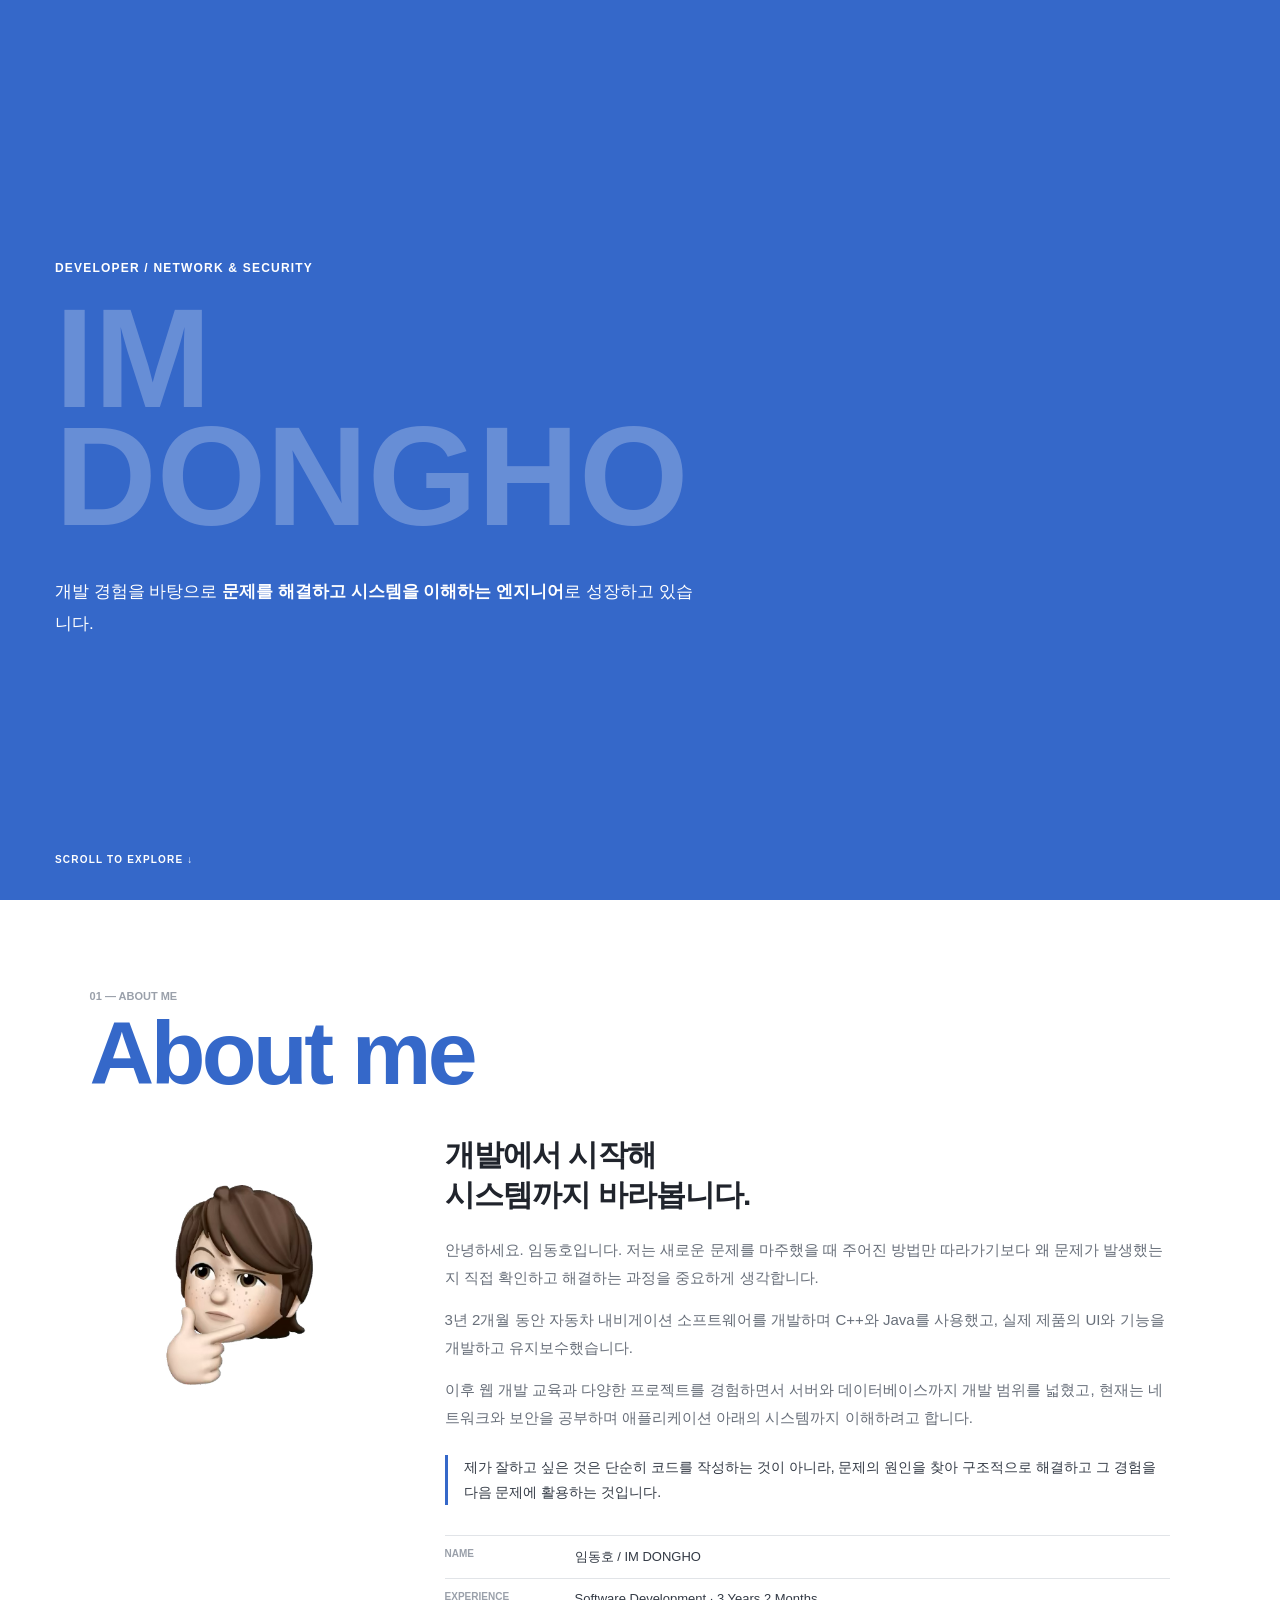
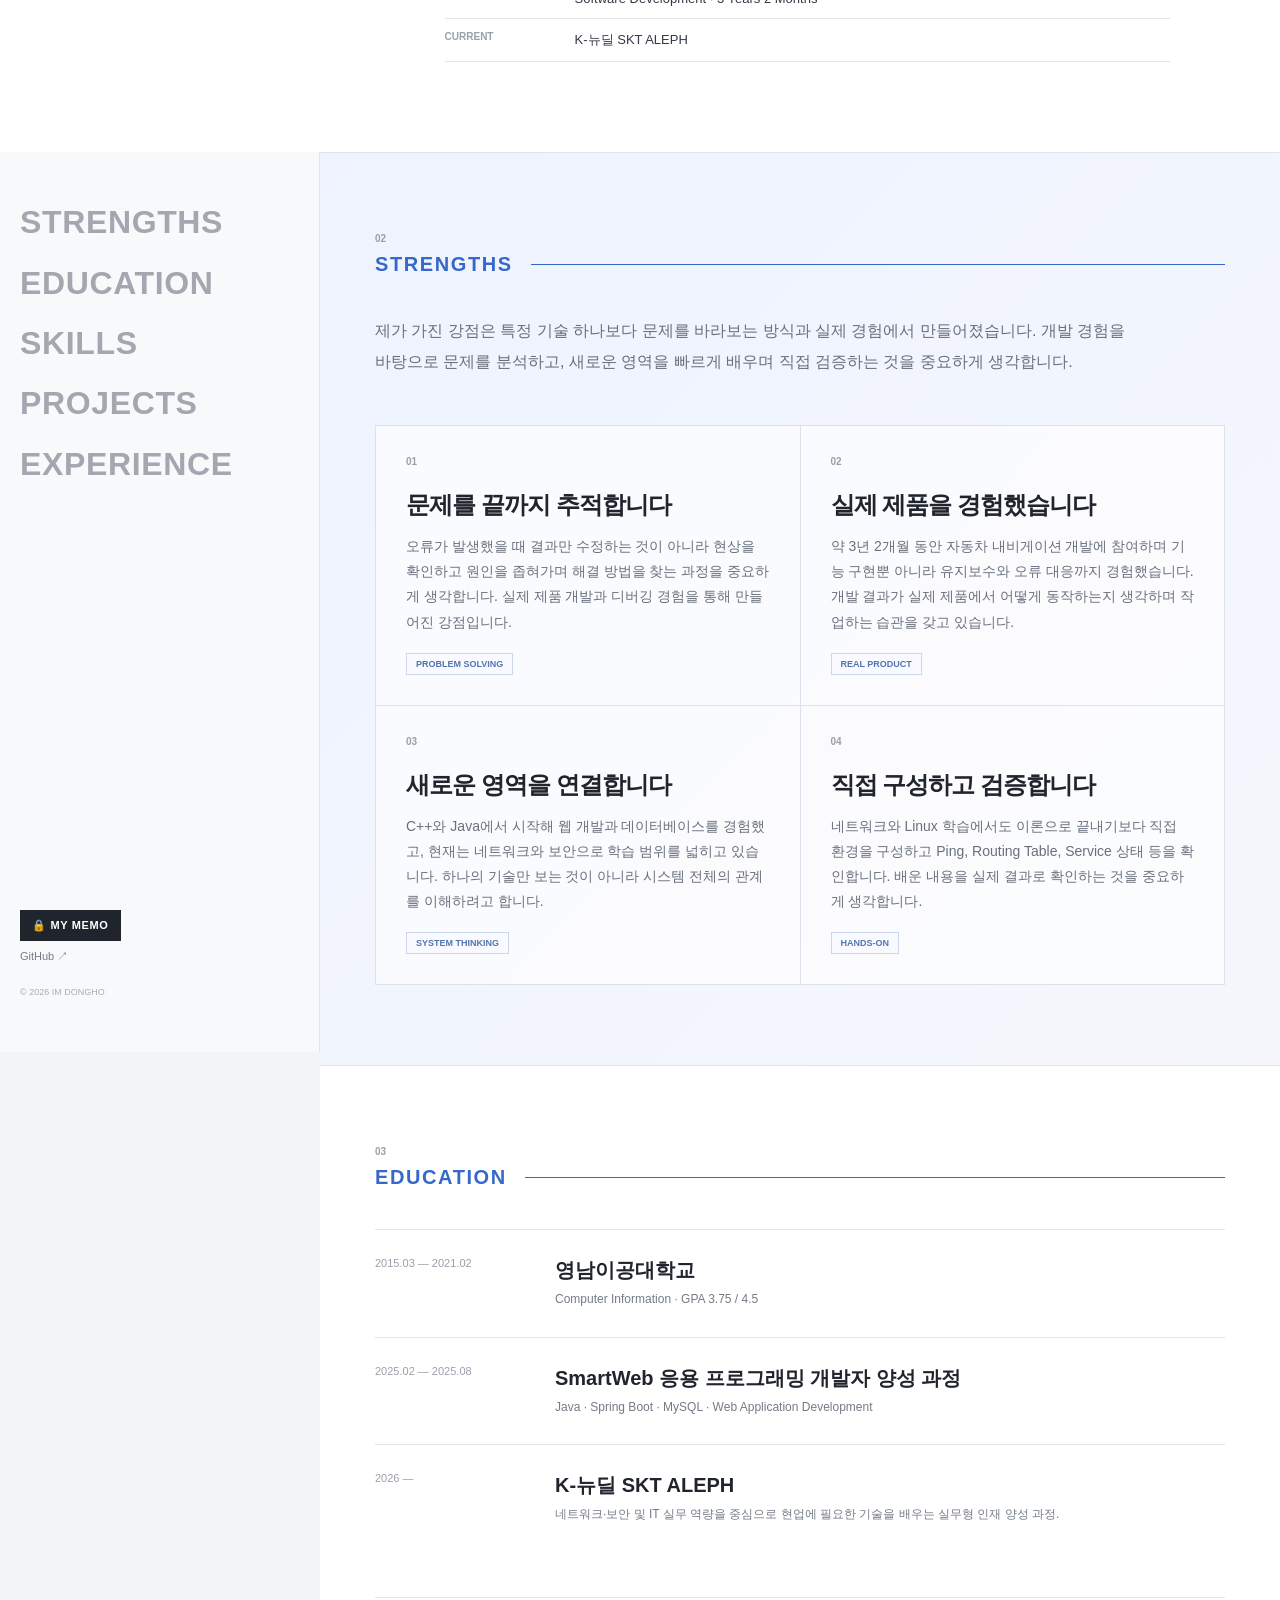
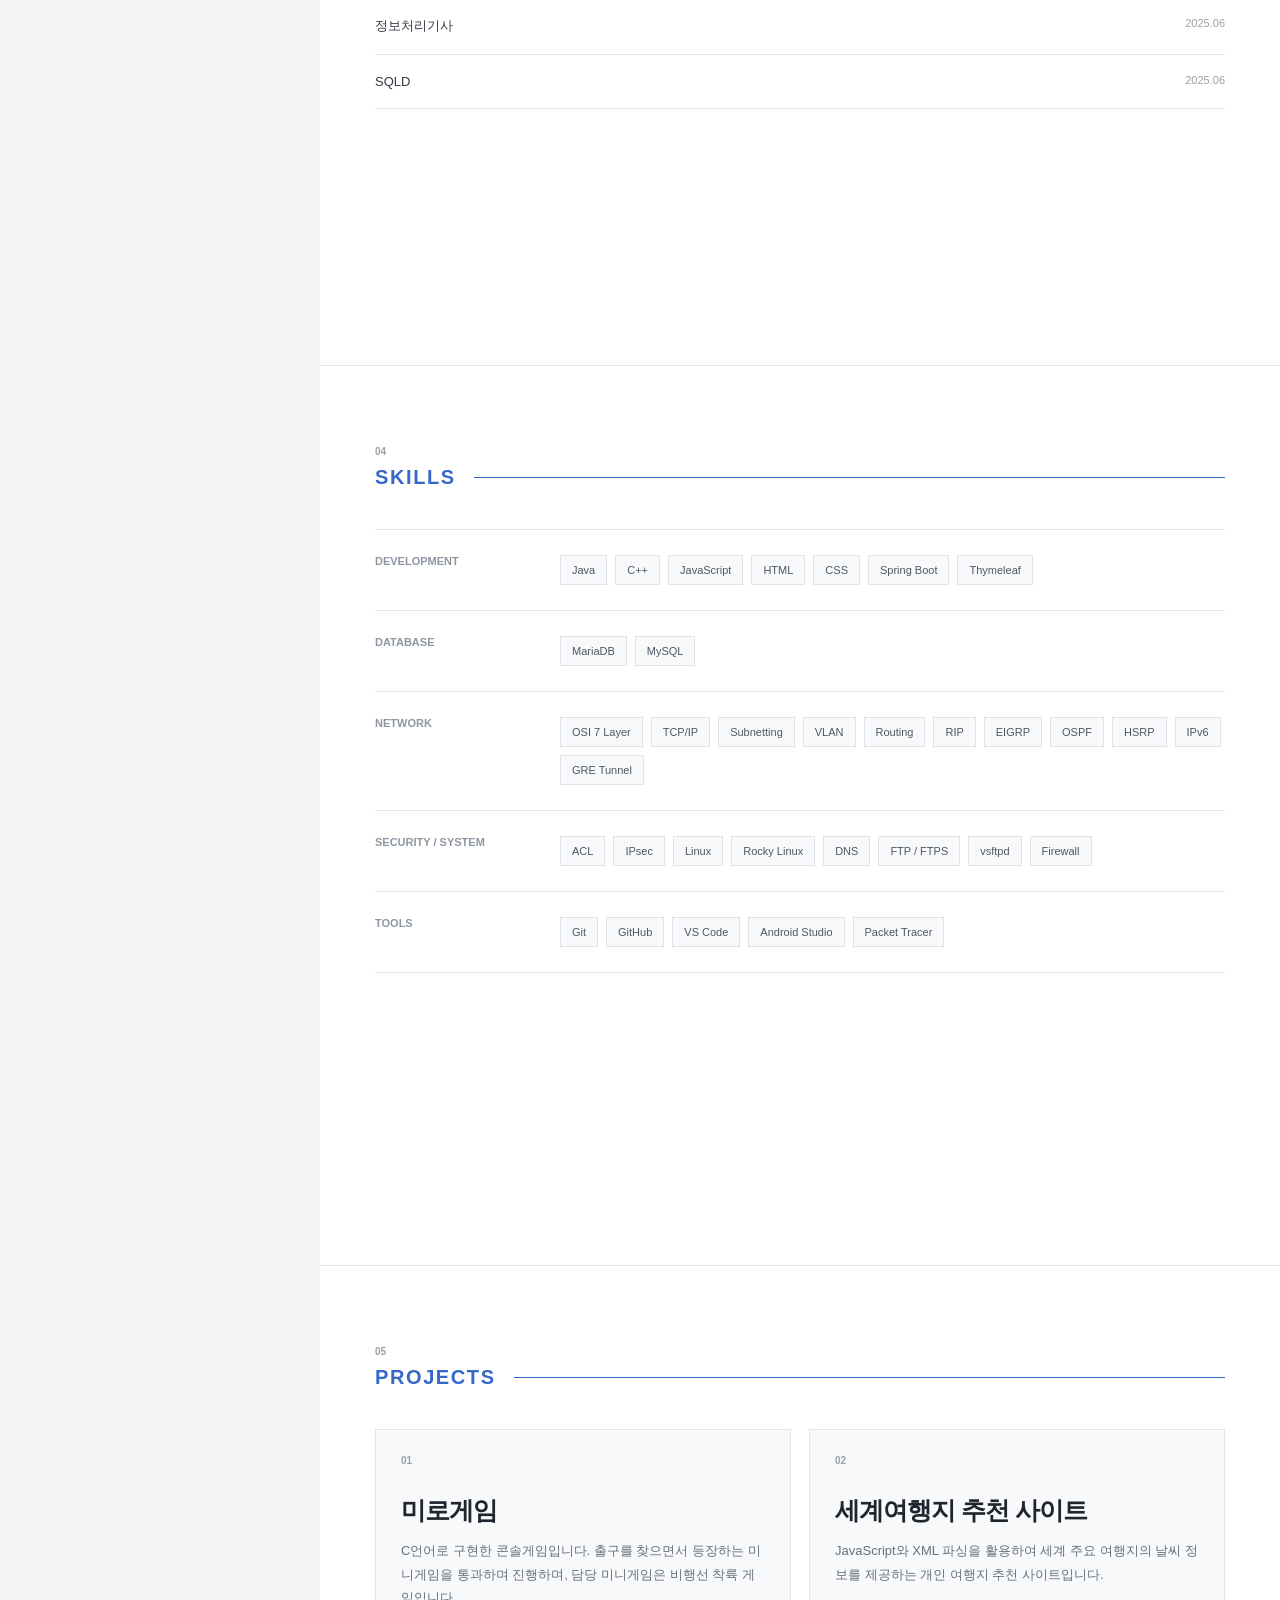
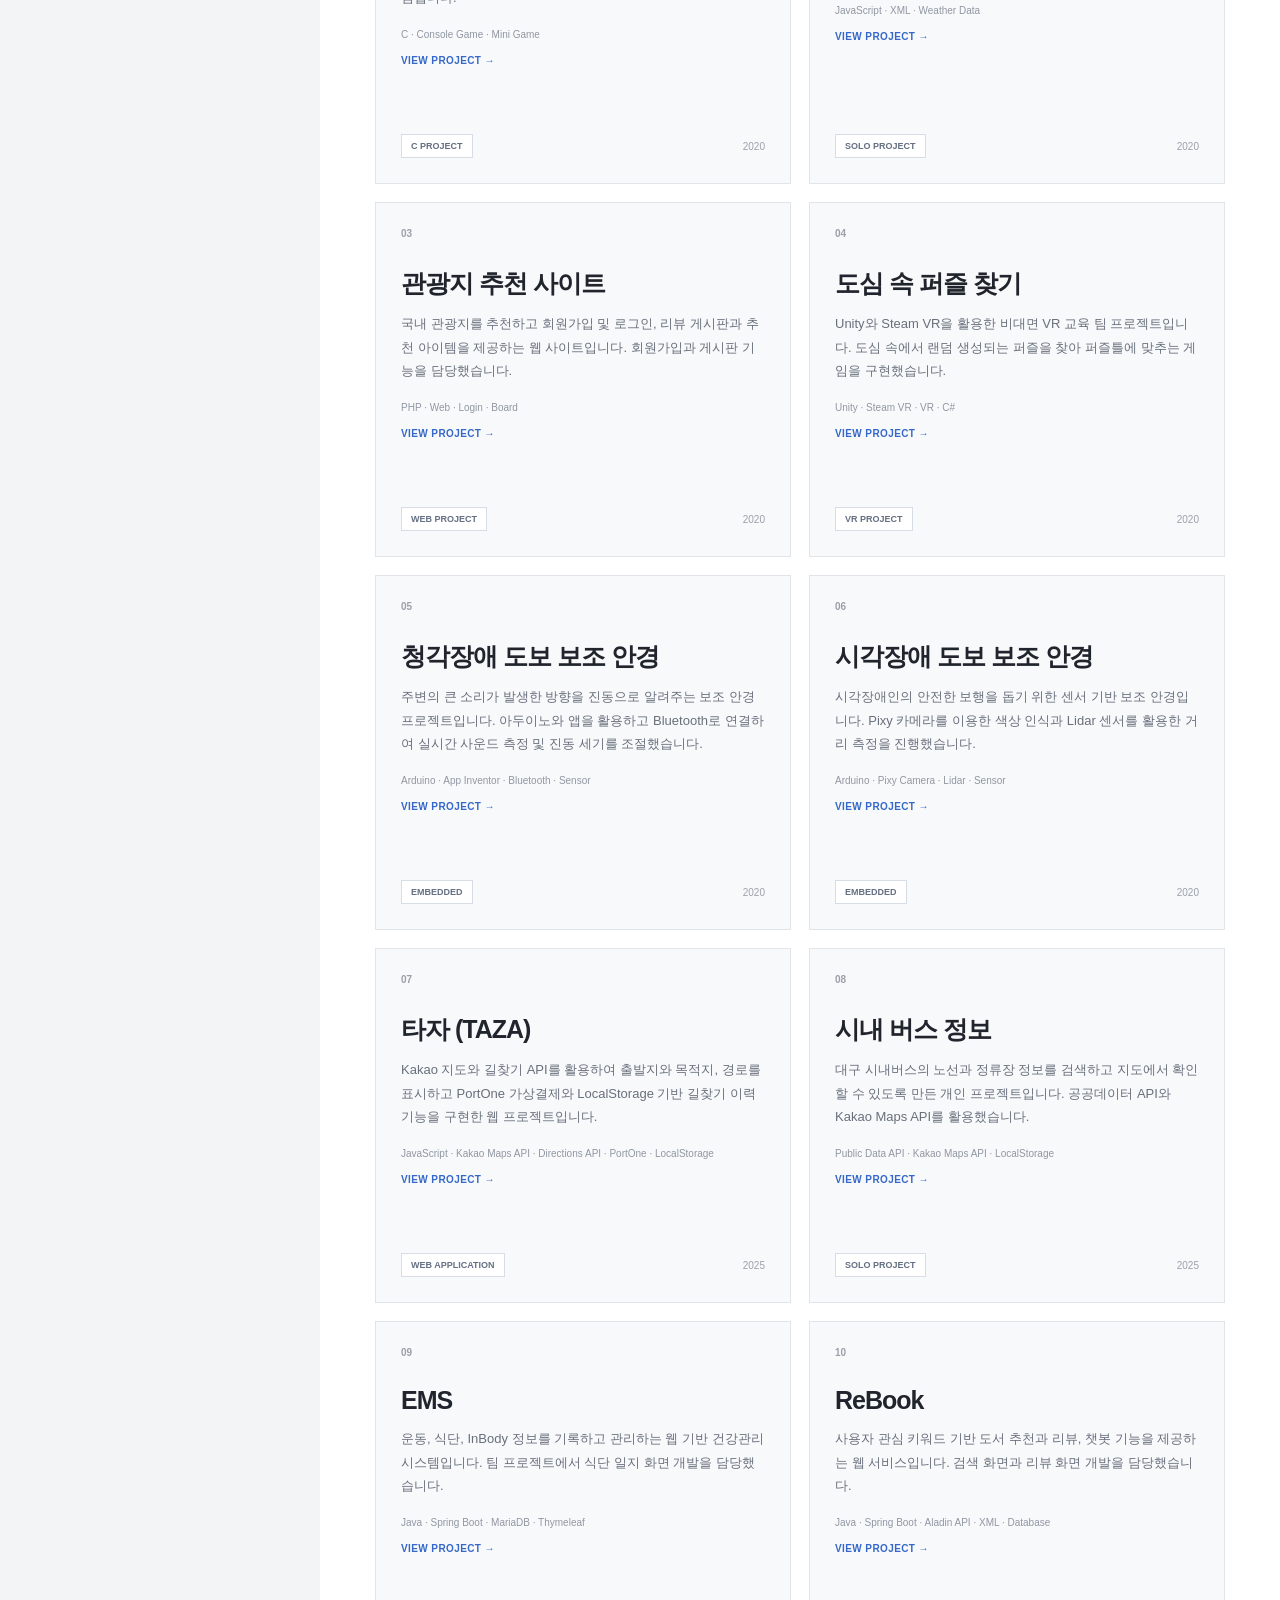
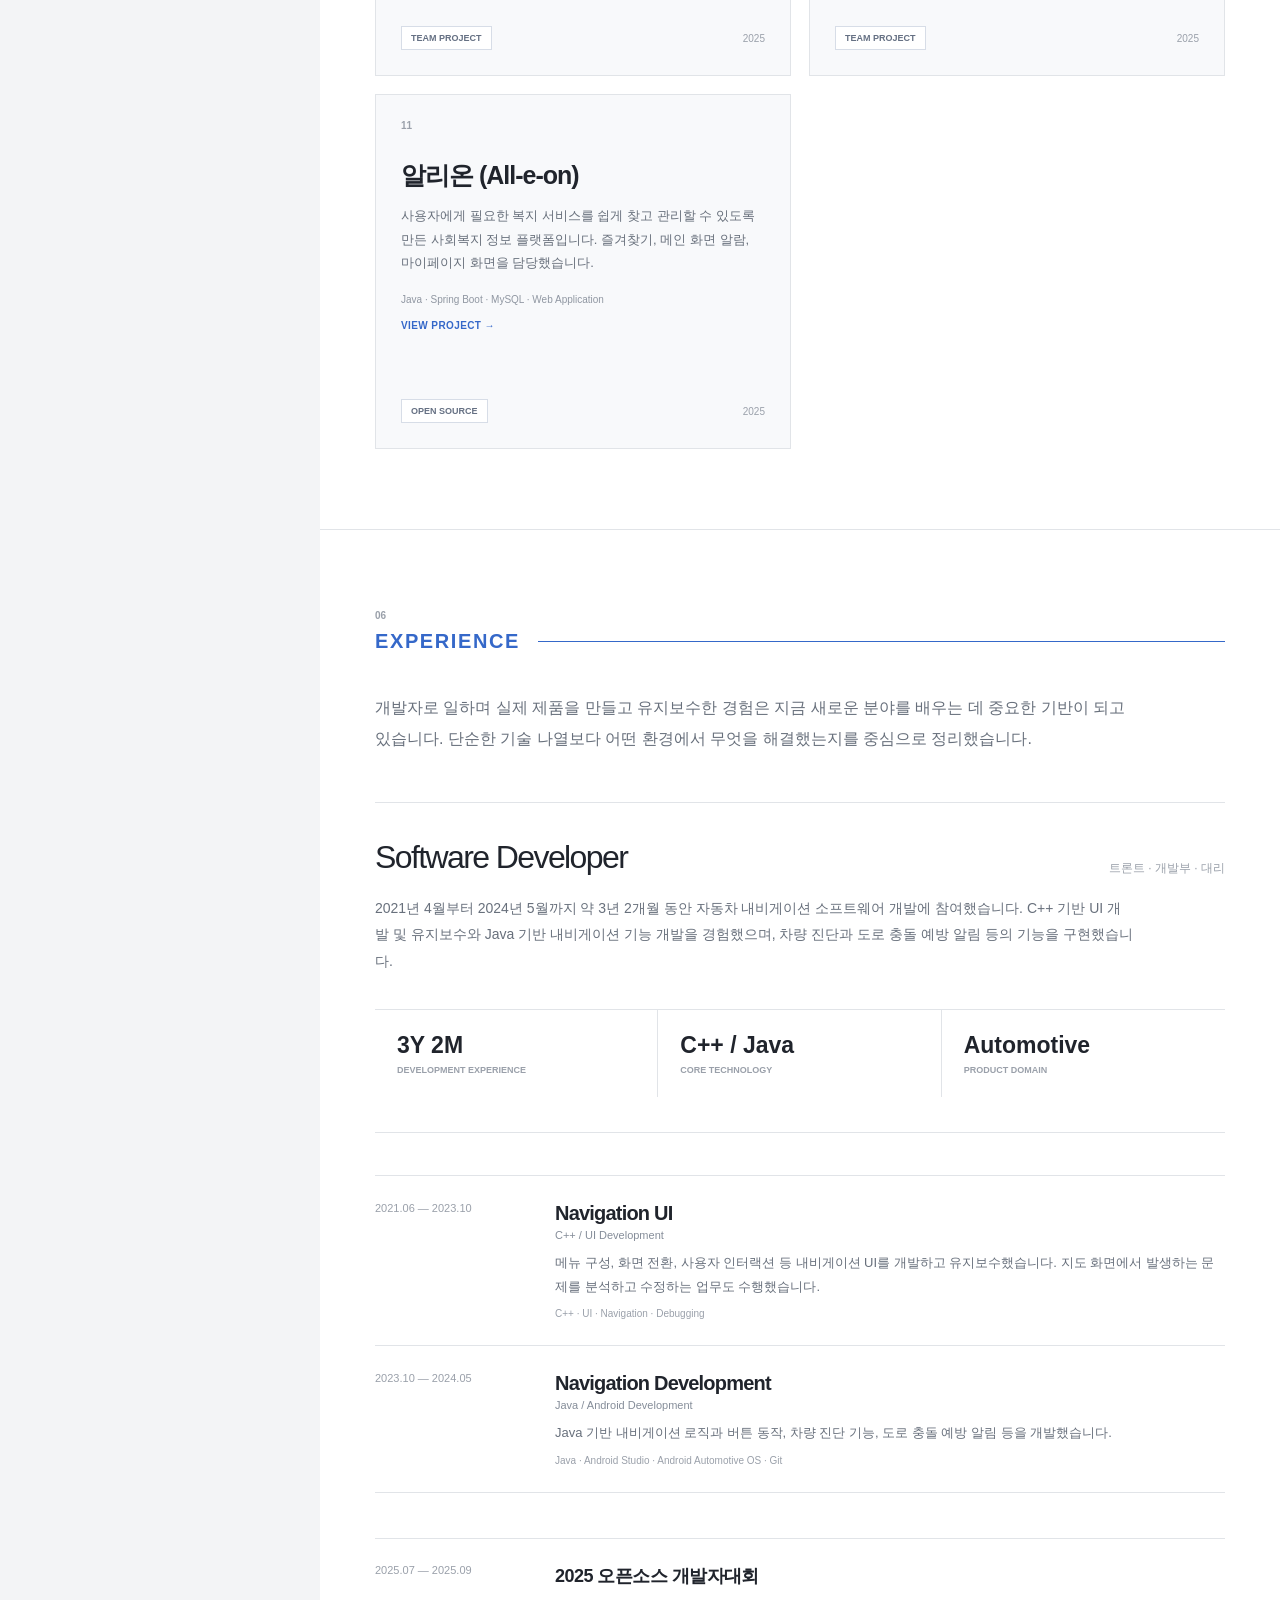
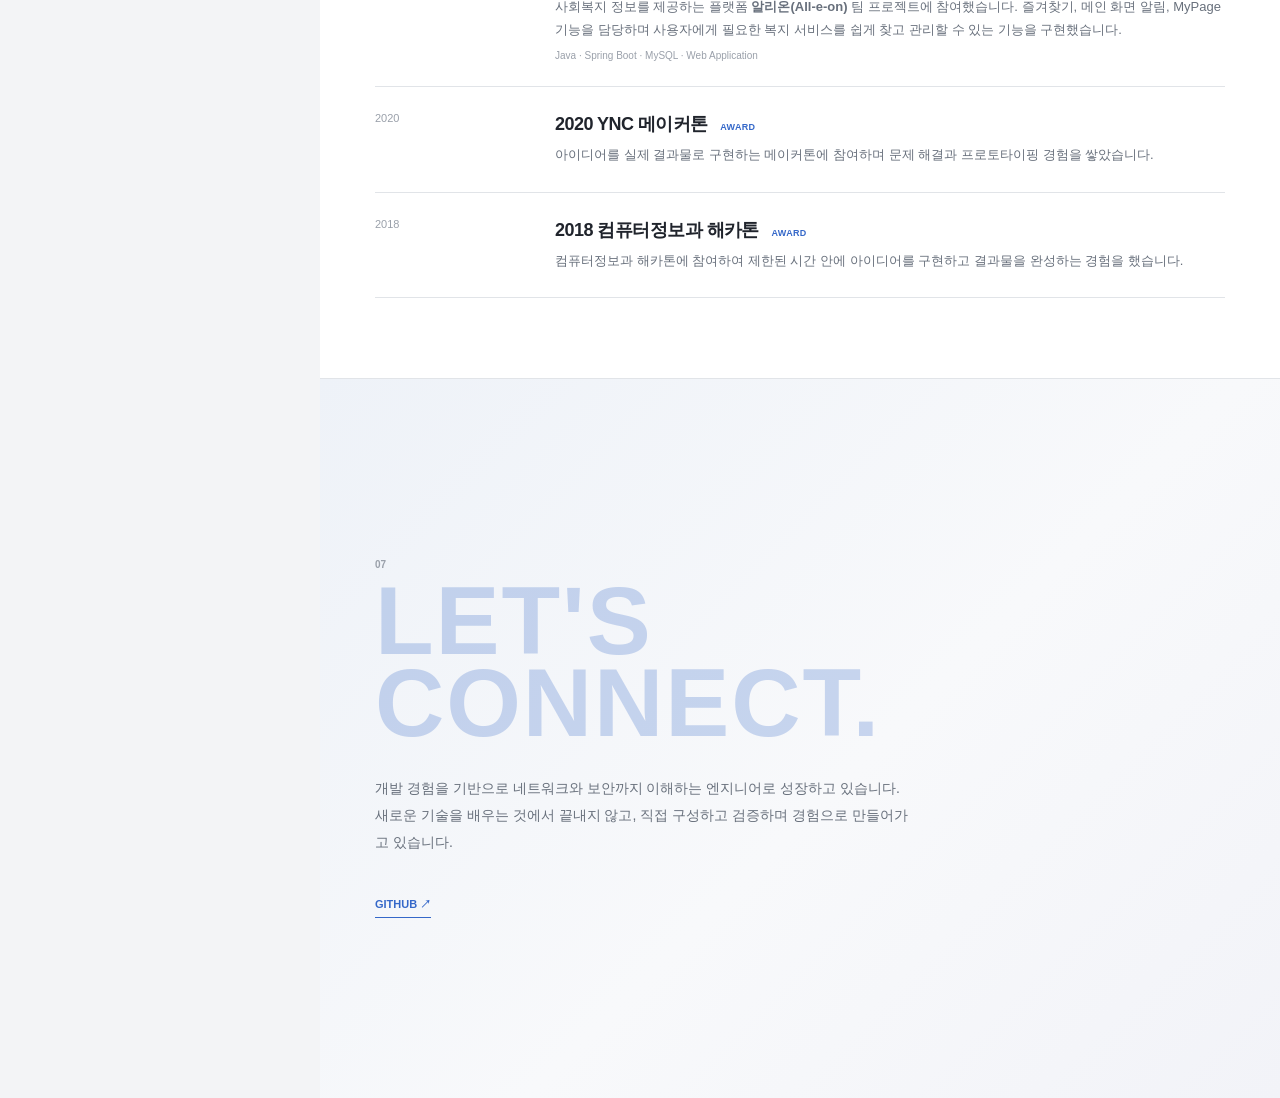
==== commit b41112fc: "MY MEMO 패스키 등록·로그인·로그아웃 연결 과제 8(소개 페이지에 패스키 달기)에서 비밀번호 없이 패스키로만 나만의 메모 자리에 들어가도록 서버와 화면을 연결했다.  - 등록" ====
--- a/works/index.html
+++ b/works/index.html
@@ -4292,6 +4292,7 @@
 
 
   <!-- MY MEMO -->
+  <script src="memo/vendor/simplewebauthn-browser-13.3.0.umd.min.js"></script>
   <script src="memo/config.js"></script>
   <script src="memo/memo.js"></script>
 
--- a/works/memo/memo.css
+++ b/works/memo/memo.css
@@ -336,6 +336,9 @@
 
   font-size: 12px;
   line-height: 1.7;
+  white-space: pre-line;
+  word-break: keep-all;
+  overflow-wrap: anywhere;
 
   color: #4b525d;
 }
@@ -498,6 +501,10 @@
   gap: 8px;
 
   margin-top: 18px;
+}
+
+.mm-tools .mm-btn {
+  margin-top: 0;
 }
 
 .mm-log {
